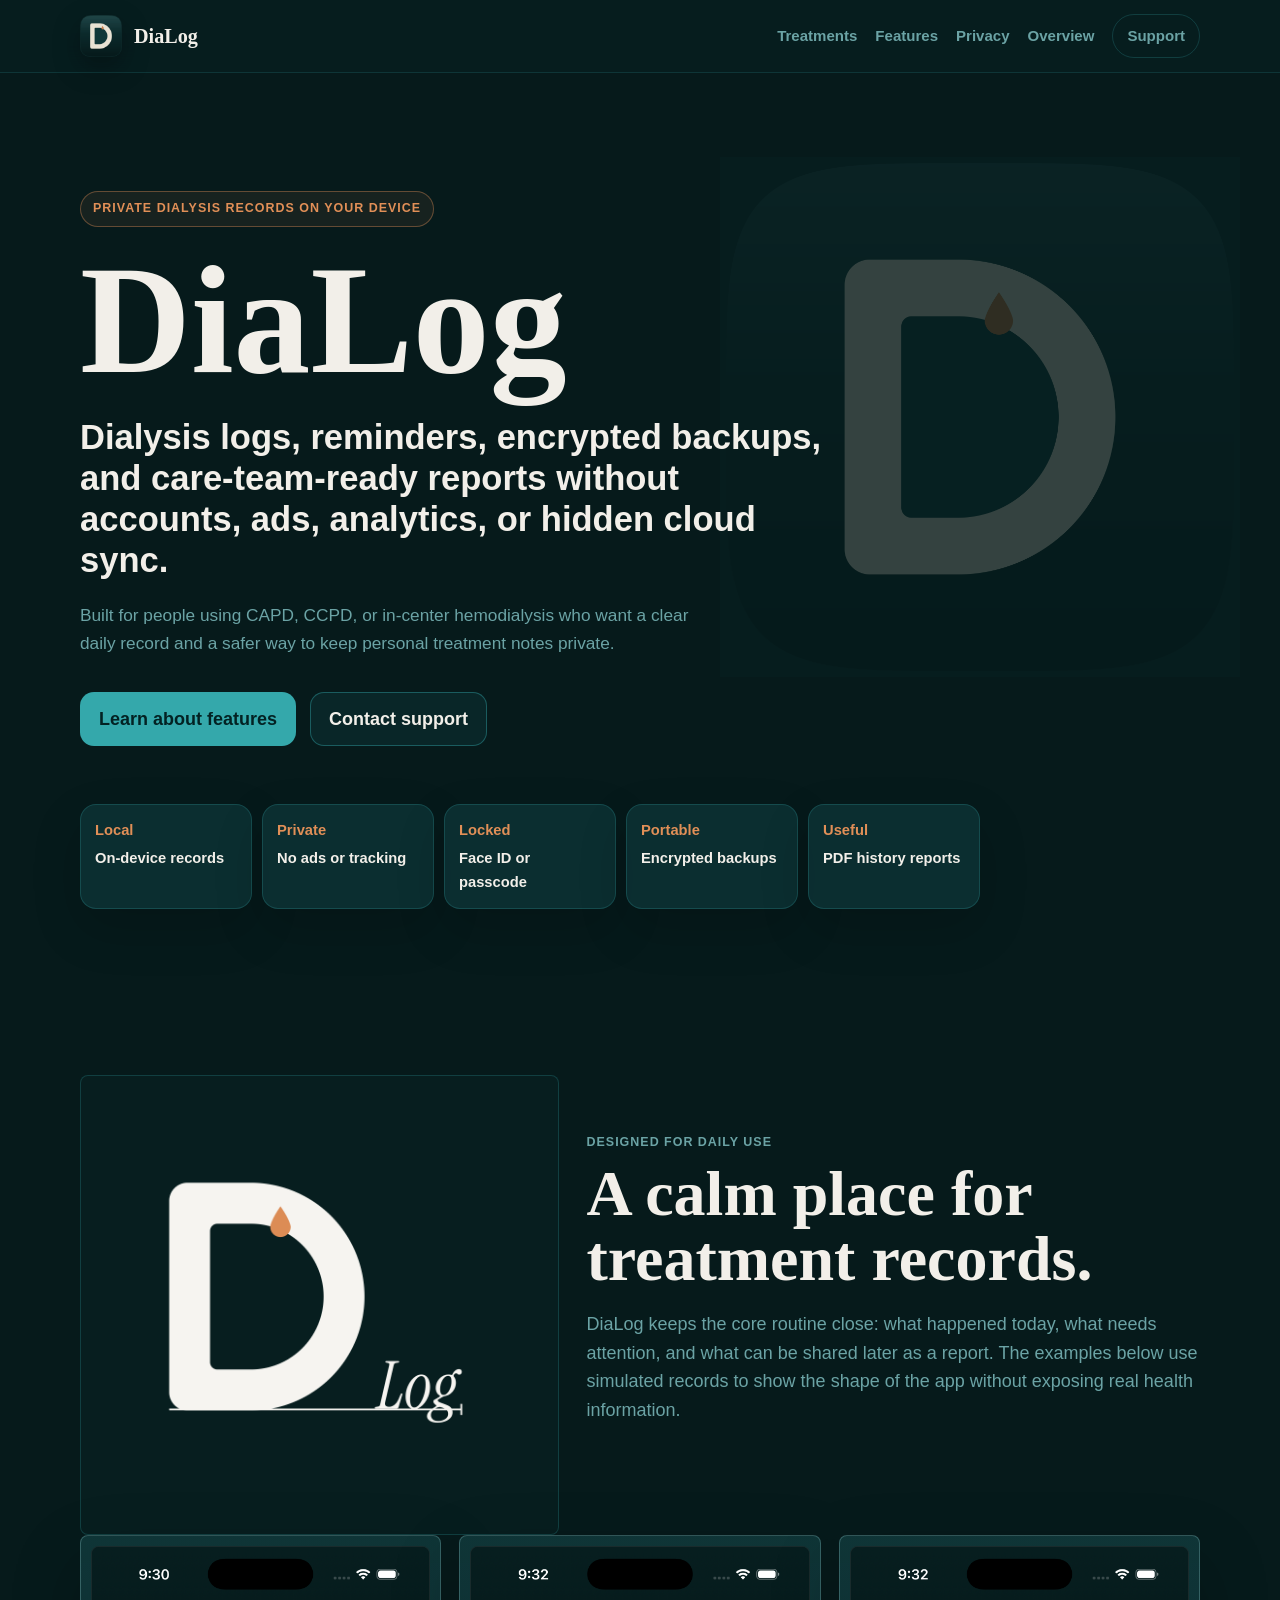
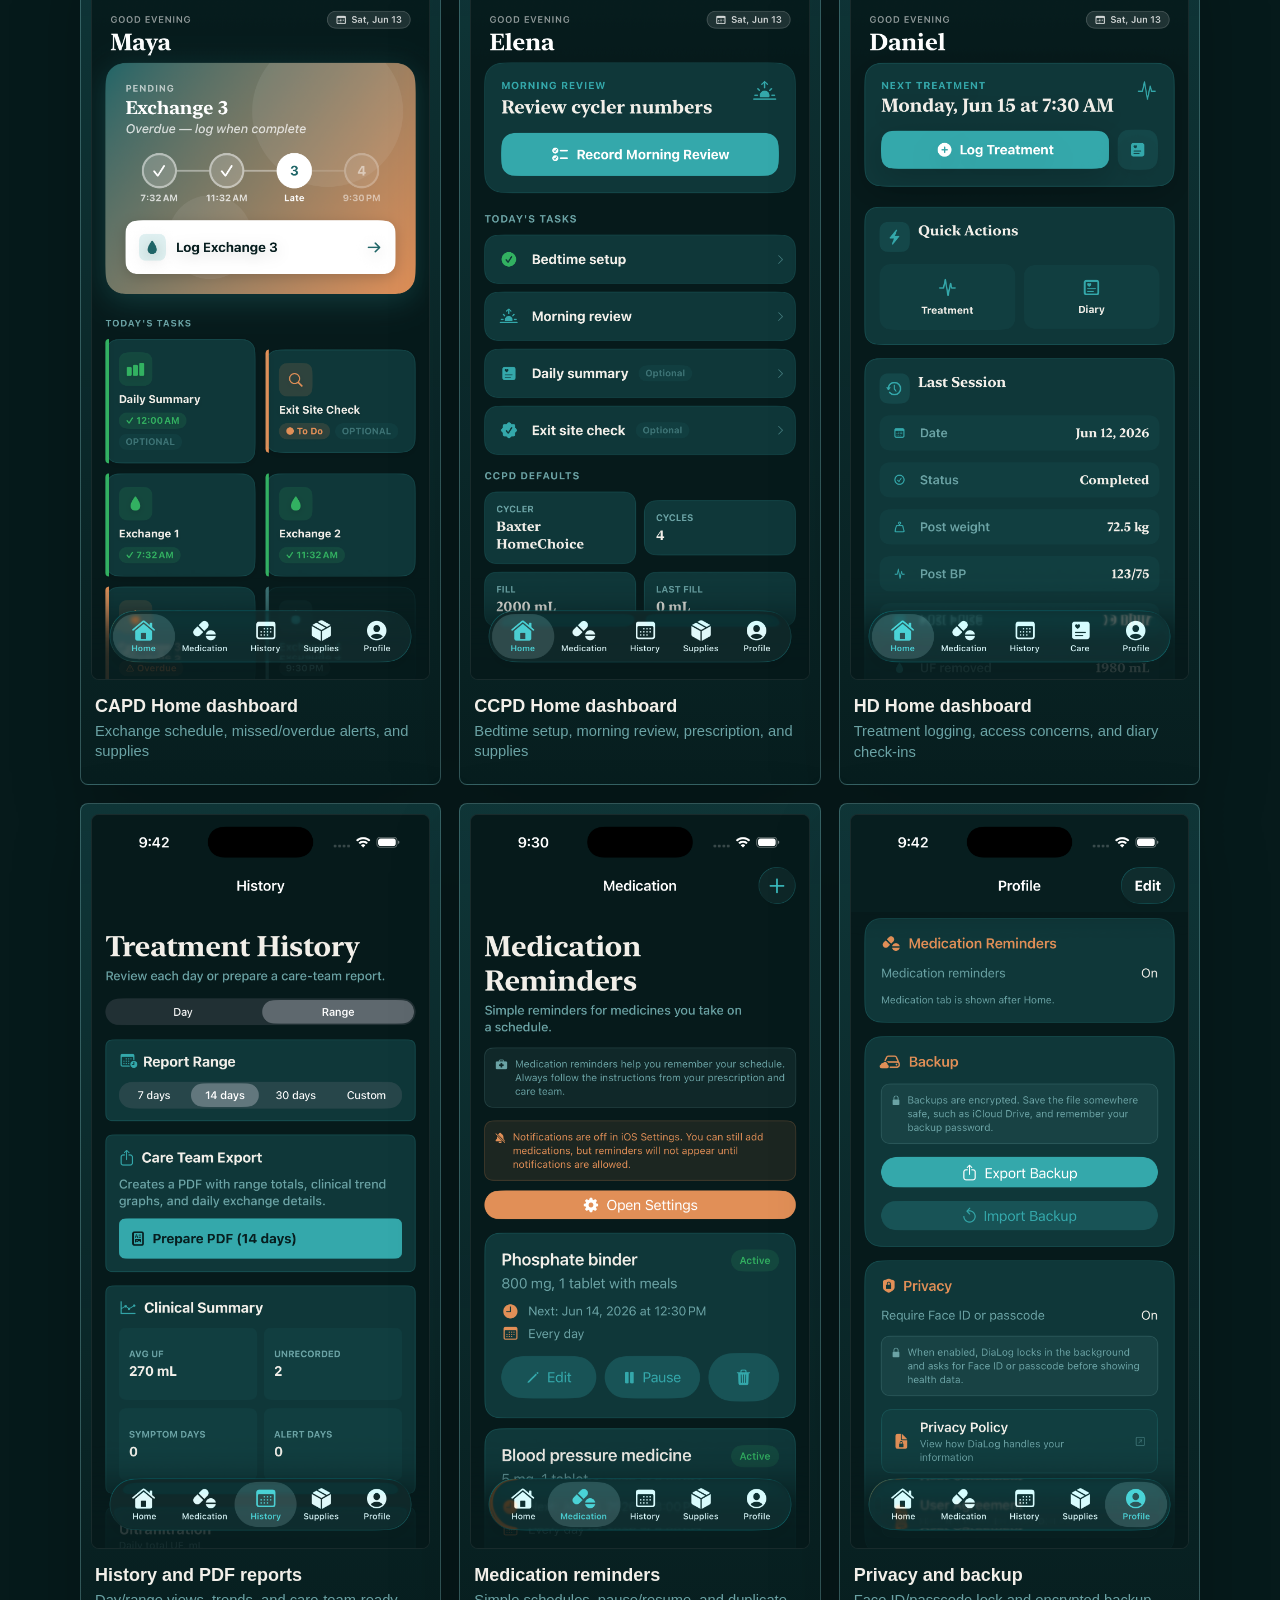
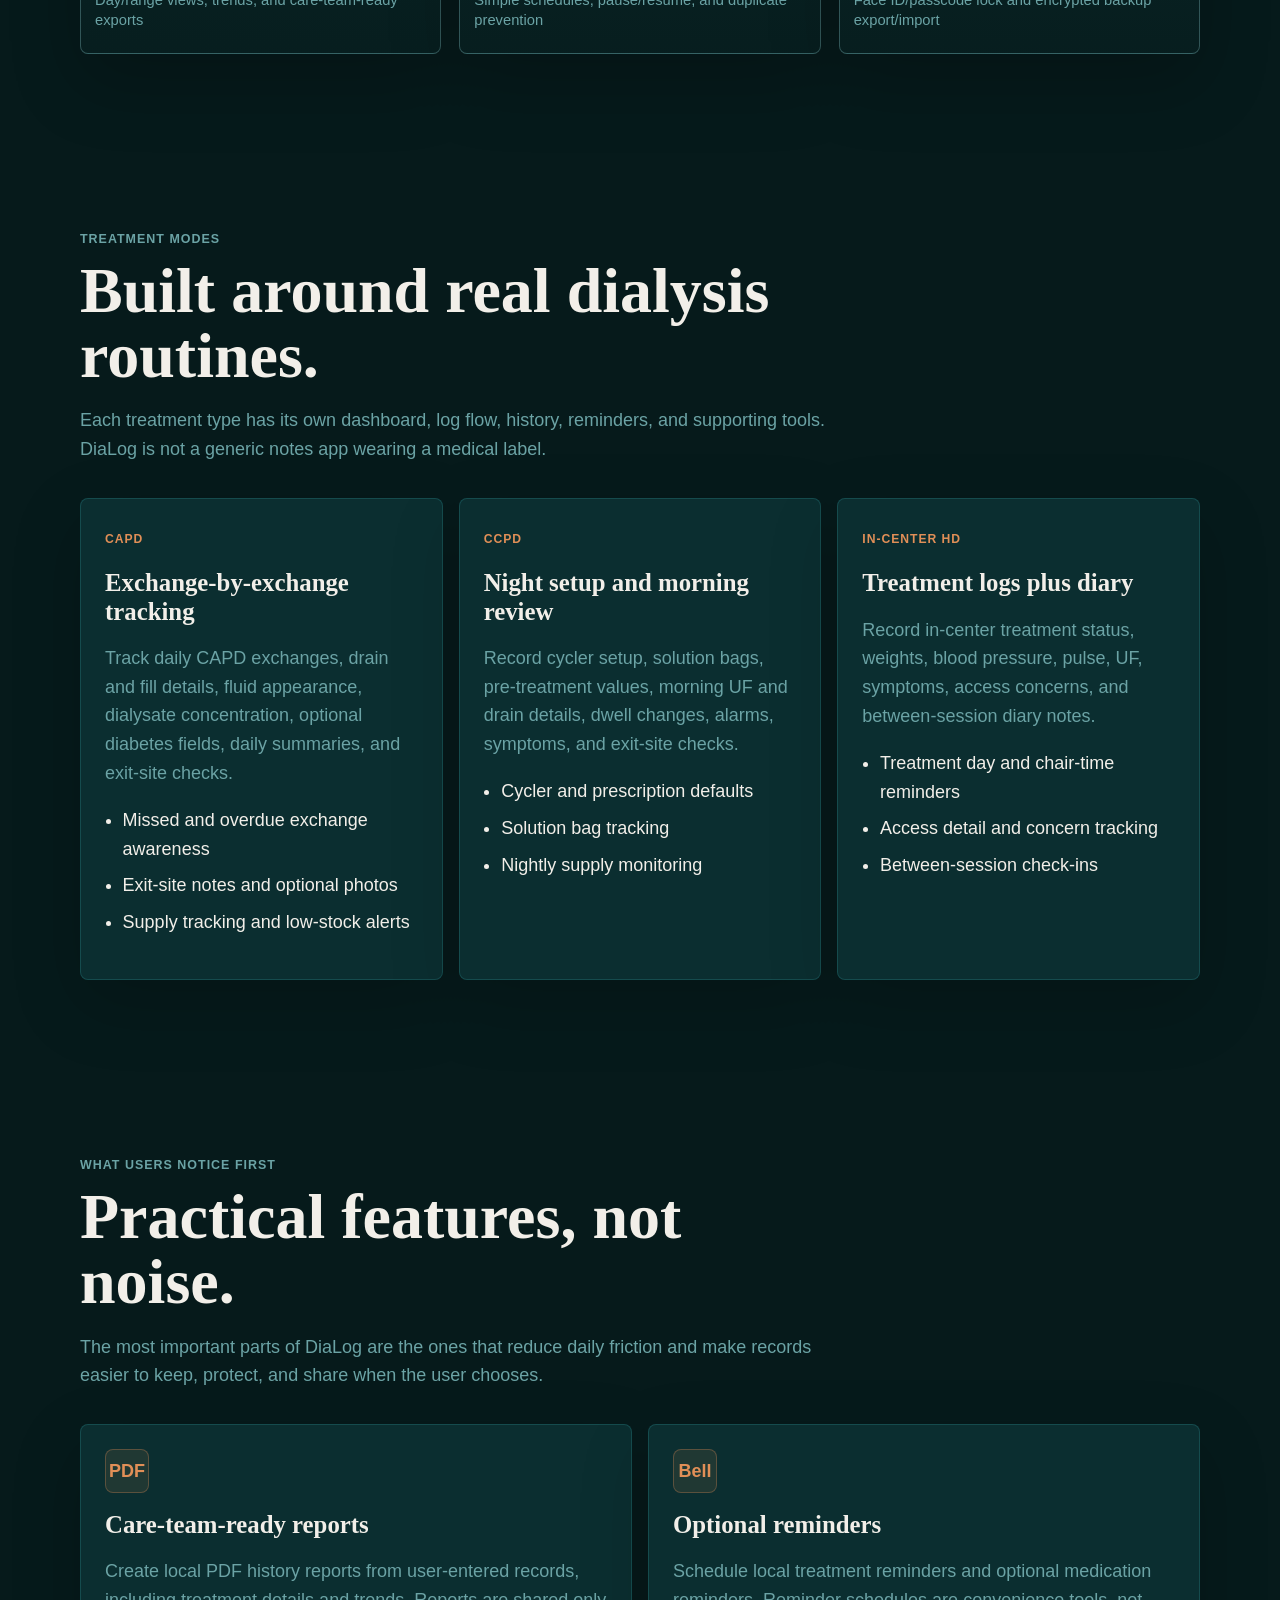
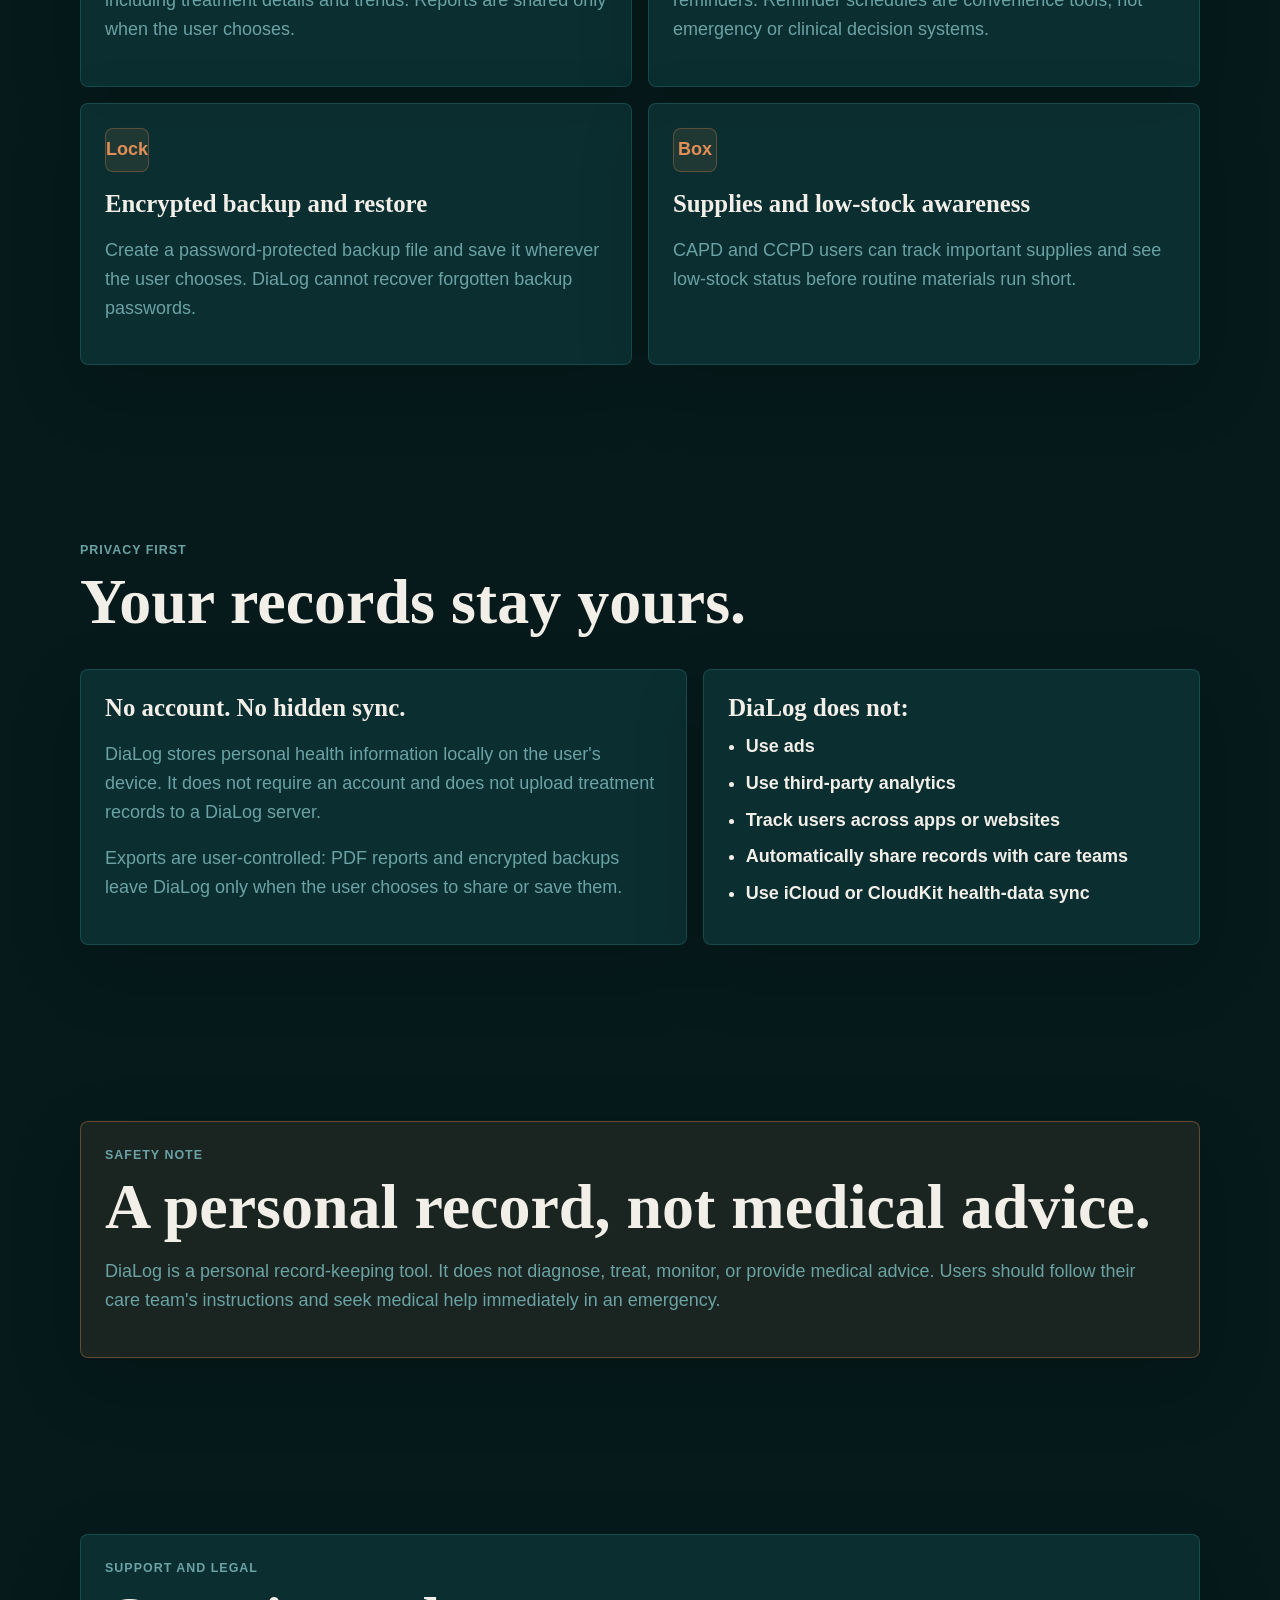
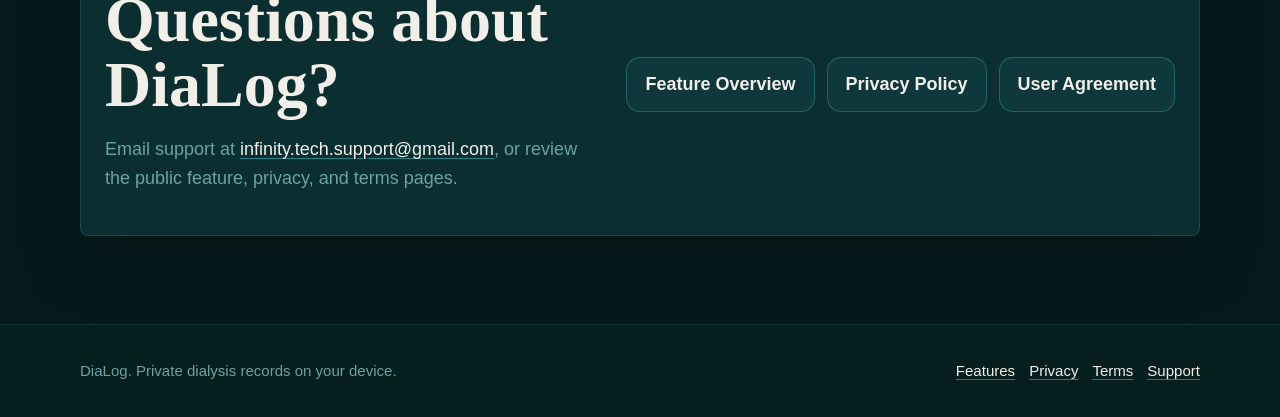
==== index.html @ 1a270d47 "add website" ====
<!doctype html>
<html lang="en">
  <head>
    <meta charset="utf-8">
    <meta name="viewport" content="width=device-width, initial-scale=1">
    <title>DiaLog - Private Dialysis Logs and Reports</title>
    <meta name="description" content="DiaLog is a privacy-first dialysis record app for CAPD, CCPD, and in-center hemodialysis. Track treatments, reminders, supplies, backups, and PDF reports on your device.">
    <link rel="icon" href="assets/dialog-icon.png">
    <link rel="apple-touch-icon" href="assets/dialog-icon.png">
    <link rel="stylesheet" href="assets/dialog-site.css">
  </head>
  <body>
    <a class="skip-link" href="#main">Skip to content</a>

    <header class="site-header">
      <nav class="nav" aria-label="Main navigation">
        <a class="brand" href="index.html" aria-label="DiaLog home">
          <img src="assets/dialog-icon.png" alt="">
          <span>DiaLog</span>
        </a>
        <div class="nav-links">
          <a href="#treatments">Treatments</a>
          <a href="#features">Features</a>
          <a href="#privacy">Privacy</a>
          <a href="features.html">Overview</a>
          <a class="nav-contact" href="mailto:infinity.tech.support@gmail.com">Support</a>
        </div>
      </nav>
    </header>

    <main id="main">
      <section class="hero" aria-labelledby="hero-title">
        <div class="hero-inner">
          <p class="eyebrow">Private dialysis records on your device</p>
          <h1 id="hero-title">DiaLog</h1>
          <p class="hero-lede">Dialysis logs, reminders, encrypted backups, and care-team-ready reports without accounts, ads, analytics, or hidden cloud sync.</p>
          <p class="hero-subcopy">Built for people using CAPD, CCPD, or in-center hemodialysis who want a clear daily record and a safer way to keep personal treatment notes private.</p>
          <div class="hero-actions" aria-label="Primary actions">
            <a class="button primary" href="features.html">Learn about features</a>
            <a class="button secondary" href="mailto:infinity.tech.support@gmail.com">Contact support</a>
          </div>

          <div class="trust-badges" aria-label="DiaLog trust highlights">
            <div class="badge"><span>Local</span>On-device records</div>
            <div class="badge"><span>Private</span>No ads or tracking</div>
            <div class="badge"><span>Locked</span>Face ID or passcode</div>
            <div class="badge"><span>Portable</span>Encrypted backups</div>
            <div class="badge"><span>Useful</span>PDF history reports</div>
          </div>
        </div>
      </section>

      <section class="section compact" aria-labelledby="visual-title">
        <div class="phone-row">
          <div class="app-visual" aria-label="DiaLog app logo">
            <img src="assets/dialog-splash-logo.png" alt="DiaLog kidney-shaped app logo">
          </div>
          <div class="section-header">
            <p class="section-kicker">Designed for daily use</p>
            <h2 id="visual-title">A calm place for treatment records.</h2>
            <p>DiaLog keeps the core routine close: what happened today, what needs attention, and what can be shared later as a report. The examples below use simulated records to show the shape of the app without exposing real health information.</p>
          </div>
        </div>
        <div class="screenshot-slots" aria-label="App screenshots with simulated data">
          <figure class="screenshot-slot">
            <img src="assets/screenshot-capd-dashboard.png" alt="Simulated DiaLog CAPD dashboard showing exchange progress, due exchange, and daily tasks.">
            <figcaption>
              <strong>CAPD Home dashboard</strong>
              <span>Exchange schedule, missed/overdue alerts, and supplies</span>
            </figcaption>
          </figure>
          <figure class="screenshot-slot">
            <img src="assets/screenshot-ccpd-dashboard.png" alt="Simulated DiaLog CCPD dashboard showing morning review, daily tasks, and prescription defaults.">
            <figcaption>
              <strong>CCPD Home dashboard</strong>
              <span>Bedtime setup, morning review, prescription, and supplies</span>
            </figcaption>
          </figure>
          <figure class="screenshot-slot">
            <img src="assets/screenshot-hd-dashboard.png" alt="Simulated DiaLog hemodialysis dashboard showing next treatment, quick actions, and recent session metrics.">
            <figcaption>
              <strong>HD Home dashboard</strong>
              <span>Treatment logging, access concerns, and diary check-ins</span>
            </figcaption>
          </figure>
          <figure class="screenshot-slot">
            <img src="assets/screenshot-history-reports.png" alt="Simulated DiaLog history and PDF reports screen showing a report range, export action, and clinical summary.">
            <figcaption>
              <strong>History and PDF reports</strong>
              <span>Day/range views, trends, and care-team-ready exports</span>
            </figcaption>
          </figure>
          <figure class="screenshot-slot">
            <img src="assets/screenshot-medication-reminders.png" alt="Simulated DiaLog medication reminders screen showing active medication reminder rows.">
            <figcaption>
              <strong>Medication reminders</strong>
              <span>Simple schedules, pause/resume, and duplicate prevention</span>
            </figcaption>
          </figure>
          <figure class="screenshot-slot">
            <img src="assets/screenshot-privacy-backup.png" alt="Simulated DiaLog profile screen showing backup export, import backup, and privacy settings.">
            <figcaption>
              <strong>Privacy and backup</strong>
              <span>Face ID/passcode lock and encrypted backup export/import</span>
            </figcaption>
          </figure>
        </div>
      </section>

      <section class="section" id="treatments" aria-labelledby="treatments-title">
        <div class="section-header">
          <p class="section-kicker">Treatment modes</p>
          <h2 id="treatments-title">Built around real dialysis routines.</h2>
          <p>Each treatment type has its own dashboard, log flow, history, reminders, and supporting tools. DiaLog is not a generic notes app wearing a medical label.</p>
        </div>

        <div class="mode-grid">
          <article class="mode-card">
            <span class="label">CAPD</span>
            <h3>Exchange-by-exchange tracking</h3>
            <p>Track daily CAPD exchanges, drain and fill details, fluid appearance, dialysate concentration, optional diabetes fields, daily summaries, and exit-site checks.</p>
            <ul>
              <li>Missed and overdue exchange awareness</li>
              <li>Exit-site notes and optional photos</li>
              <li>Supply tracking and low-stock alerts</li>
            </ul>
          </article>

          <article class="mode-card">
            <span class="label">CCPD</span>
            <h3>Night setup and morning review</h3>
            <p>Record cycler setup, solution bags, pre-treatment values, morning UF and drain details, dwell changes, alarms, symptoms, and exit-site checks.</p>
            <ul>
              <li>Cycler and prescription defaults</li>
              <li>Solution bag tracking</li>
              <li>Nightly supply monitoring</li>
            </ul>
          </article>

          <article class="mode-card">
            <span class="label">In-center HD</span>
            <h3>Treatment logs plus diary</h3>
            <p>Record in-center treatment status, weights, blood pressure, pulse, UF, symptoms, access concerns, and between-session diary notes.</p>
            <ul>
              <li>Treatment day and chair-time reminders</li>
              <li>Access detail and concern tracking</li>
              <li>Between-session check-ins</li>
            </ul>
          </article>
        </div>
      </section>

      <section class="section" id="features" aria-labelledby="features-title">
        <div class="section-header">
          <p class="section-kicker">What users notice first</p>
          <h2 id="features-title">Practical features, not noise.</h2>
          <p>The most important parts of DiaLog are the ones that reduce daily friction and make records easier to keep, protect, and share when the user chooses.</p>
        </div>

        <div class="feature-grid">
          <article class="feature-card">
            <span class="feature-icon">PDF</span>
            <h3>Care-team-ready reports</h3>
            <p>Create local PDF history reports from user-entered records, including treatment details and trends. Reports are shared only when the user chooses.</p>
          </article>

          <article class="feature-card">
            <span class="feature-icon">Bell</span>
            <h3>Optional reminders</h3>
            <p>Schedule local treatment reminders and optional medication reminders. Reminder schedules are convenience tools, not emergency or clinical decision systems.</p>
          </article>

          <article class="feature-card">
            <span class="feature-icon">Lock</span>
            <h3>Encrypted backup and restore</h3>
            <p>Create a password-protected backup file and save it wherever the user chooses. DiaLog cannot recover forgotten backup passwords.</p>
          </article>

          <article class="feature-card">
            <span class="feature-icon">Box</span>
            <h3>Supplies and low-stock awareness</h3>
            <p>CAPD and CCPD users can track important supplies and see low-stock status before routine materials run short.</p>
          </article>
        </div>
      </section>

      <section class="section" id="privacy" aria-labelledby="privacy-title">
        <div class="section-header">
          <p class="section-kicker">Privacy first</p>
          <h2 id="privacy-title">Your records stay yours.</h2>
        </div>

        <div class="privacy-grid">
          <div class="privacy-panel">
            <h3>No account. No hidden sync.</h3>
            <p>DiaLog stores personal health information locally on the user's device. It does not require an account and does not upload treatment records to a DiaLog server.</p>
            <p>Exports are user-controlled: PDF reports and encrypted backups leave DiaLog only when the user chooses to share or save them.</p>
          </div>
          <div class="privacy-panel">
            <h3>DiaLog does not:</h3>
            <ul class="privacy-list">
              <li>Use ads</li>
              <li>Use third-party analytics</li>
              <li>Track users across apps or websites</li>
              <li>Automatically share records with care teams</li>
              <li>Use iCloud or CloudKit health-data sync</li>
            </ul>
          </div>
        </div>
      </section>

      <section class="section" aria-labelledby="safety-title">
        <div class="safety-note">
          <p class="section-kicker">Safety note</p>
          <h2 id="safety-title">A personal record, not medical advice.</h2>
          <p>DiaLog is a personal record-keeping tool. It does not diagnose, treat, monitor, or provide medical advice. Users should follow their care team's instructions and seek medical help immediately in an emergency.</p>
        </div>
      </section>

      <section class="section" aria-labelledby="support-title">
        <div class="support-panel">
          <div>
            <p class="section-kicker">Support and legal</p>
            <h2 id="support-title">Questions about DiaLog?</h2>
            <p>Email support at <a href="mailto:infinity.tech.support@gmail.com">infinity.tech.support@gmail.com</a>, or review the public feature, privacy, and terms pages.</p>
          </div>
          <div class="doc-links" aria-label="Document links">
            <a class="button secondary" href="features.html">Feature Overview</a>
            <a class="button secondary" href="privacy.html">Privacy Policy</a>
            <a class="button secondary" href="terms.html">User Agreement</a>
          </div>
        </div>
      </section>
    </main>

    <footer class="site-footer">
      <div class="footer-inner">
        <div>DiaLog. Private dialysis records on your device.</div>
        <div class="footer-links">
          <a href="features.html">Features</a>
          <a href="privacy.html">Privacy</a>
          <a href="terms.html">Terms</a>
          <a href="mailto:infinity.tech.support@gmail.com">Support</a>
        </div>
      </div>
    </footer>
  </body>
</html>
---- assets/dialog-site.css ----
:root {
  --bg: #061a1b;
  --card: #0f3739;
  --header: #071e1f;
  --teal: #34a8ab;
  --teal-deep: #1f6567;
  --amber: #e18f57;
  --text: #f2efe9;
  --muted: #6ba3a5;
  --faint: #3d7375;
  --line: rgba(52, 168, 171, 0.24);
  --line-strong: rgba(52, 168, 171, 0.42);
  --shadow: rgba(0, 0, 0, 0.28);
  --max: 1120px;
}

* {
  box-sizing: border-box;
}

html {
  scroll-behavior: smooth;
}

body {
  margin: 0;
  background: var(--bg);
  color: var(--text);
  font-family: Avenir Next, Avenir, -apple-system, BlinkMacSystemFont, Segoe UI, sans-serif;
  font-size: 18px;
  line-height: 1.6;
  text-rendering: optimizeLegibility;
}

body::before {
  content: "";
  position: fixed;
  inset: 0;
  pointer-events: none;
  background-image:
    linear-gradient(rgba(242, 239, 233, 0.025) 1px, transparent 1px),
    linear-gradient(90deg, rgba(242, 239, 233, 0.018) 1px, transparent 1px);
  background-size: 42px 42px;
  mask-image: linear-gradient(to bottom, black, transparent 72%);
}

a {
  color: var(--text);
  text-decoration-color: rgba(52, 168, 171, 0.7);
  text-decoration-thickness: 0.08em;
  text-underline-offset: 0.18em;
}

a:hover {
  color: white;
  text-decoration-color: var(--amber);
}

img {
  display: block;
  max-width: 100%;
}

.skip-link {
  position: absolute;
  left: 16px;
  top: -60px;
  z-index: 20;
  padding: 10px 14px;
  border-radius: 10px;
  background: var(--text);
  color: var(--bg);
  font-weight: 800;
  transition: top 0.18s ease;
}

.skip-link:focus {
  top: 16px;
}

.site-header {
  position: sticky;
  top: 0;
  z-index: 10;
  border-bottom: 1px solid rgba(52, 168, 171, 0.18);
  background: rgba(7, 30, 31, 0.92);
  backdrop-filter: blur(18px);
}

.nav {
  width: min(var(--max), calc(100% - 40px));
  min-height: 72px;
  margin: 0 auto;
  display: flex;
  align-items: center;
  justify-content: space-between;
  gap: 24px;
}

.brand {
  display: inline-flex;
  align-items: center;
  gap: 12px;
  color: var(--text);
  text-decoration: none;
}

.brand img {
  width: 42px;
  height: 42px;
  border-radius: 10px;
  box-shadow: 0 10px 28px var(--shadow);
}

.brand span {
  font-family: Georgia, Palatino, Times New Roman, serif;
  font-size: 1.26rem;
  font-weight: 700;
  letter-spacing: 0;
}

.nav-links {
  display: flex;
  align-items: center;
  justify-content: flex-end;
  flex-wrap: wrap;
  gap: 18px;
  min-width: 0;
  font-size: 0.94rem;
  font-weight: 700;
}

.nav-links a {
  color: var(--muted);
  text-decoration: none;
}

.nav-links a:hover {
  color: var(--text);
}

.nav-contact {
  padding: 9px 14px;
  border: 1px solid var(--line);
  border-radius: 999px;
}

.hero {
  position: relative;
  overflow: hidden;
  min-height: 760px;
  background: var(--bg);
}

.hero::before {
  content: "";
  position: absolute;
  right: max(0px, calc((100vw - var(--max)) / 2 - 40px));
  top: 84px;
  width: min(44vw, 520px);
  aspect-ratio: 1;
  background: url("dialog-icon.png") center / contain no-repeat;
  opacity: 0.2;
  filter: saturate(1.15);
}

.hero::after {
  content: "";
  position: absolute;
  inset: auto 0 0;
  height: 180px;
  background: linear-gradient(to bottom, rgba(6, 26, 27, 0), var(--bg));
}

.hero-inner {
  position: relative;
  z-index: 1;
  width: min(var(--max), calc(100% - 40px));
  margin: 0 auto;
  padding: 118px 0 120px;
}

.eyebrow {
  width: fit-content;
  margin: 0 0 24px;
  padding: 7px 12px;
  border: 1px solid rgba(225, 143, 87, 0.38);
  border-radius: 999px;
  color: var(--amber);
  background: rgba(225, 143, 87, 0.08);
  font-size: 0.78rem;
  font-weight: 800;
  letter-spacing: 0.08em;
  text-transform: uppercase;
}

.hero h1 {
  max-width: 760px;
  margin: 0;
  font-family: Georgia, Palatino, Times New Roman, serif;
  font-size: clamp(4.4rem, 13vw, 9.6rem);
  line-height: 0.9;
  letter-spacing: 0;
}

.hero-lede {
  max-width: 760px;
  margin: 28px 0 0;
  color: var(--text);
  font-size: clamp(1.38rem, 2.7vw, 2.35rem);
  line-height: 1.18;
  font-weight: 650;
}

.hero-subcopy {
  max-width: 640px;
  margin: 22px 0 0;
  color: var(--muted);
  font-size: 1.08rem;
}

.hero-actions {
  display: flex;
  flex-wrap: wrap;
  gap: 14px;
  margin-top: 34px;
}

.button {
  display: inline-flex;
  align-items: center;
  justify-content: center;
  min-height: 48px;
  padding: 12px 18px;
  border: 1px solid var(--line-strong);
  border-radius: 14px;
  color: var(--text);
  text-decoration: none;
  font-weight: 800;
}

.button.primary {
  border-color: transparent;
  background: var(--teal);
  color: #032223;
}

.button.secondary {
  background: rgba(52, 168, 171, 0.09);
}

.button:hover {
  transform: translateY(-1px);
}

.trust-badges {
  display: grid;
  grid-template-columns: repeat(5, minmax(0, 1fr));
  gap: 10px;
  max-width: 900px;
  margin-top: 58px;
}

.badge {
  min-height: 78px;
  padding: 14px;
  border: 1px solid var(--line);
  border-radius: 16px;
  background: rgba(15, 55, 57, 0.72);
  color: var(--text);
  font-size: 0.92rem;
  font-weight: 800;
  box-shadow: 0 20px 50px rgba(0, 0, 0, 0.16);
}

.badge span {
  display: block;
  margin-bottom: 4px;
  color: var(--amber);
}

.section {
  position: relative;
  width: min(var(--max), calc(100% - 40px));
  margin: 0 auto;
  padding: 88px 0;
}

.section.compact {
  padding-top: 46px;
}

.section-header {
  max-width: 760px;
  margin-bottom: 34px;
}

.section-kicker {
  margin: 0 0 8px;
  color: var(--amber);
  font-size: 0.78rem;
  font-weight: 900;
  letter-spacing: 0.08em;
  text-transform: uppercase;
}

h2,
h3,
.doc-title {
  font-family: Georgia, Palatino, Times New Roman, serif;
  letter-spacing: 0;
}

h2 {
  margin: 0;
  font-size: clamp(2.35rem, 5vw, 4.2rem);
  line-height: 1.02;
}

h3 {
  margin: 0 0 10px;
  font-size: 1.55rem;
  line-height: 1.14;
}

.section-header p,
.feature-card p,
.mode-card p,
.privacy-panel p,
.support-panel p,
.safety-note p {
  color: var(--muted);
}

.mode-grid,
.feature-grid,
.privacy-grid {
  display: grid;
  gap: 16px;
}

.mode-grid {
  grid-template-columns: repeat(3, minmax(0, 1fr));
}

.feature-grid {
  grid-template-columns: repeat(2, minmax(0, 1fr));
}

.privacy-grid {
  grid-template-columns: 1.1fr 0.9fr;
  align-items: stretch;
}

.mode-card,
.feature-card,
.privacy-panel,
.support-panel,
.safety-note,
.doc-card {
  border: 1px solid var(--line);
  border-radius: 8px;
  background: rgba(15, 55, 57, 0.72);
  box-shadow: 0 24px 70px rgba(0, 0, 0, 0.18);
}

.mode-card,
.feature-card,
.privacy-panel,
.support-panel,
.safety-note {
  padding: 24px;
}

.mode-card .label {
  display: inline-block;
  margin-bottom: 20px;
  color: var(--amber);
  font-size: 0.76rem;
  font-weight: 900;
  letter-spacing: 0.08em;
  text-transform: uppercase;
}

.mode-card ul,
.feature-card ul,
.privacy-list,
.doc-content ul,
.doc-content ol {
  padding-left: 1.1rem;
}

.mode-card li,
.feature-card li,
.privacy-list li,
.doc-content li {
  margin: 8px 0;
}

.feature-icon {
  display: inline-flex;
  align-items: center;
  justify-content: center;
  width: 44px;
  height: 44px;
  margin-bottom: 18px;
  border: 1px solid rgba(225, 143, 87, 0.3);
  border-radius: 8px;
  color: var(--amber);
  background: rgba(225, 143, 87, 0.1);
  font-weight: 900;
}

.phone-row {
  display: grid;
  grid-template-columns: 0.78fr 1fr;
  gap: 28px;
  align-items: center;
}

.app-visual {
  display: grid;
  place-items: center;
  min-height: 460px;
  border: 1px solid var(--line);
  border-radius: 8px;
  background: var(--header);
  overflow: hidden;
}

.app-visual img {
  width: min(68%, 320px);
  opacity: 0.98;
}

.screenshot-slots {
  display: grid;
  grid-template-columns: repeat(3, minmax(0, 1fr));
  gap: 18px;
}

.screenshot-slot {
  margin: 0;
  padding: 10px;
  border: 1px solid rgba(107, 163, 165, 0.42);
  border-radius: 8px;
  background:
    linear-gradient(180deg, rgba(15, 55, 57, 0.92), rgba(7, 30, 31, 0.86)),
    var(--header);
  display: flex;
  flex-direction: column;
  gap: 12px;
  box-shadow: 0 28px 70px rgba(0, 0, 0, 0.22);
}

.screenshot-slot img {
  width: 100%;
  aspect-ratio: 390 / 844;
  border: 1px solid rgba(242, 239, 233, 0.08);
  border-radius: 8px;
  background: #061a1b;
  object-fit: cover;
}

.screenshot-slot figcaption {
  min-height: 82px;
  padding: 0 4px 4px;
}

.screenshot-slot strong {
  display: block;
  color: var(--text);
}

.screenshot-slot span {
  display: block;
  color: var(--muted);
  font-size: 0.92rem;
  line-height: 1.38;
}

.privacy-list {
  margin: 0;
  color: var(--text);
  font-weight: 750;
}

.safety-note {
  border-color: rgba(225, 143, 87, 0.36);
  background: rgba(225, 143, 87, 0.09);
}

.support-panel {
  display: grid;
  grid-template-columns: 1fr auto;
  gap: 24px;
  align-items: center;
}

.doc-links {
  display: flex;
  flex-wrap: wrap;
  gap: 12px;
}

.site-footer {
  border-top: 1px solid rgba(52, 168, 171, 0.18);
  background: var(--header);
}

.footer-inner {
  width: min(var(--max), calc(100% - 40px));
  margin: 0 auto;
  padding: 34px 0;
  display: flex;
  justify-content: space-between;
  gap: 24px;
  color: var(--muted);
  font-size: 0.94rem;
}

.footer-links {
  display: flex;
  flex-wrap: wrap;
  gap: 14px;
}

.doc-hero {
  width: min(900px, calc(100% - 40px));
  margin: 0 auto;
  padding: 76px 0 26px;
}

.doc-title {
  margin: 0 0 14px;
  font-size: clamp(2.5rem, 7vw, 5rem);
  line-height: 0.98;
}

.doc-meta {
  color: var(--muted);
  font-weight: 700;
}

.doc-shell {
  width: min(900px, calc(100% - 40px));
  margin: 0 auto 72px;
}

.doc-card {
  padding: clamp(22px, 4vw, 44px);
}

.doc-content h2 {
  margin: 42px 0 12px;
  font-size: clamp(1.6rem, 3vw, 2.2rem);
}

.doc-content h3 {
  margin-top: 30px;
}

.doc-content p {
  color: var(--text);
}

.doc-content strong {
  color: white;
}

.doc-content hr {
  border: 0;
  border-top: 1px solid var(--line);
  margin: 34px 0;
}

.doc-back {
  display: inline-flex;
  margin-bottom: 22px;
  color: var(--muted);
  font-weight: 800;
  text-decoration: none;
}

.doc-back:hover {
  color: var(--text);
}

@media (max-width: 900px) {
  .nav {
    align-items: flex-start;
    flex-direction: column;
    padding: 16px 0;
  }

  .nav-links {
    width: 100%;
    justify-content: flex-start;
    gap: 10px 14px;
    font-size: 0.9rem;
  }

  .hero {
    min-height: 680px;
  }

  .hero::before {
    right: 0;
    top: 160px;
    width: 300px;
    opacity: 0.08;
  }

  .trust-badges,
  .mode-grid,
  .feature-grid,
  .privacy-grid,
  .phone-row,
  .screenshot-slots,
  .support-panel {
    grid-template-columns: 1fr;
  }

  .trust-badges {
    max-width: 520px;
  }

  .app-visual {
    min-height: 340px;
  }
}

@media (max-width: 560px) {
  body {
    font-size: 16px;
  }

  .nav,
  .hero-inner,
  .section,
  .footer-inner,
  .doc-hero,
  .doc-shell {
    width: min(100% - 28px, var(--max));
  }

  .hero-inner {
    padding-top: 84px;
  }

  .hero h1 {
    font-size: clamp(4.2rem, 21vw, 6.8rem);
  }

  .hero-lede {
    font-size: 1.32rem;
  }

  .button {
    width: 100%;
  }

  .nav-contact {
    padding: 7px 10px;
  }

  .section {
    padding: 64px 0;
  }

  .mode-card,
  .feature-card,
  .privacy-panel,
  .support-panel,
  .safety-note {
    padding: 20px;
  }

  .footer-inner {
    flex-direction: column;
  }
}
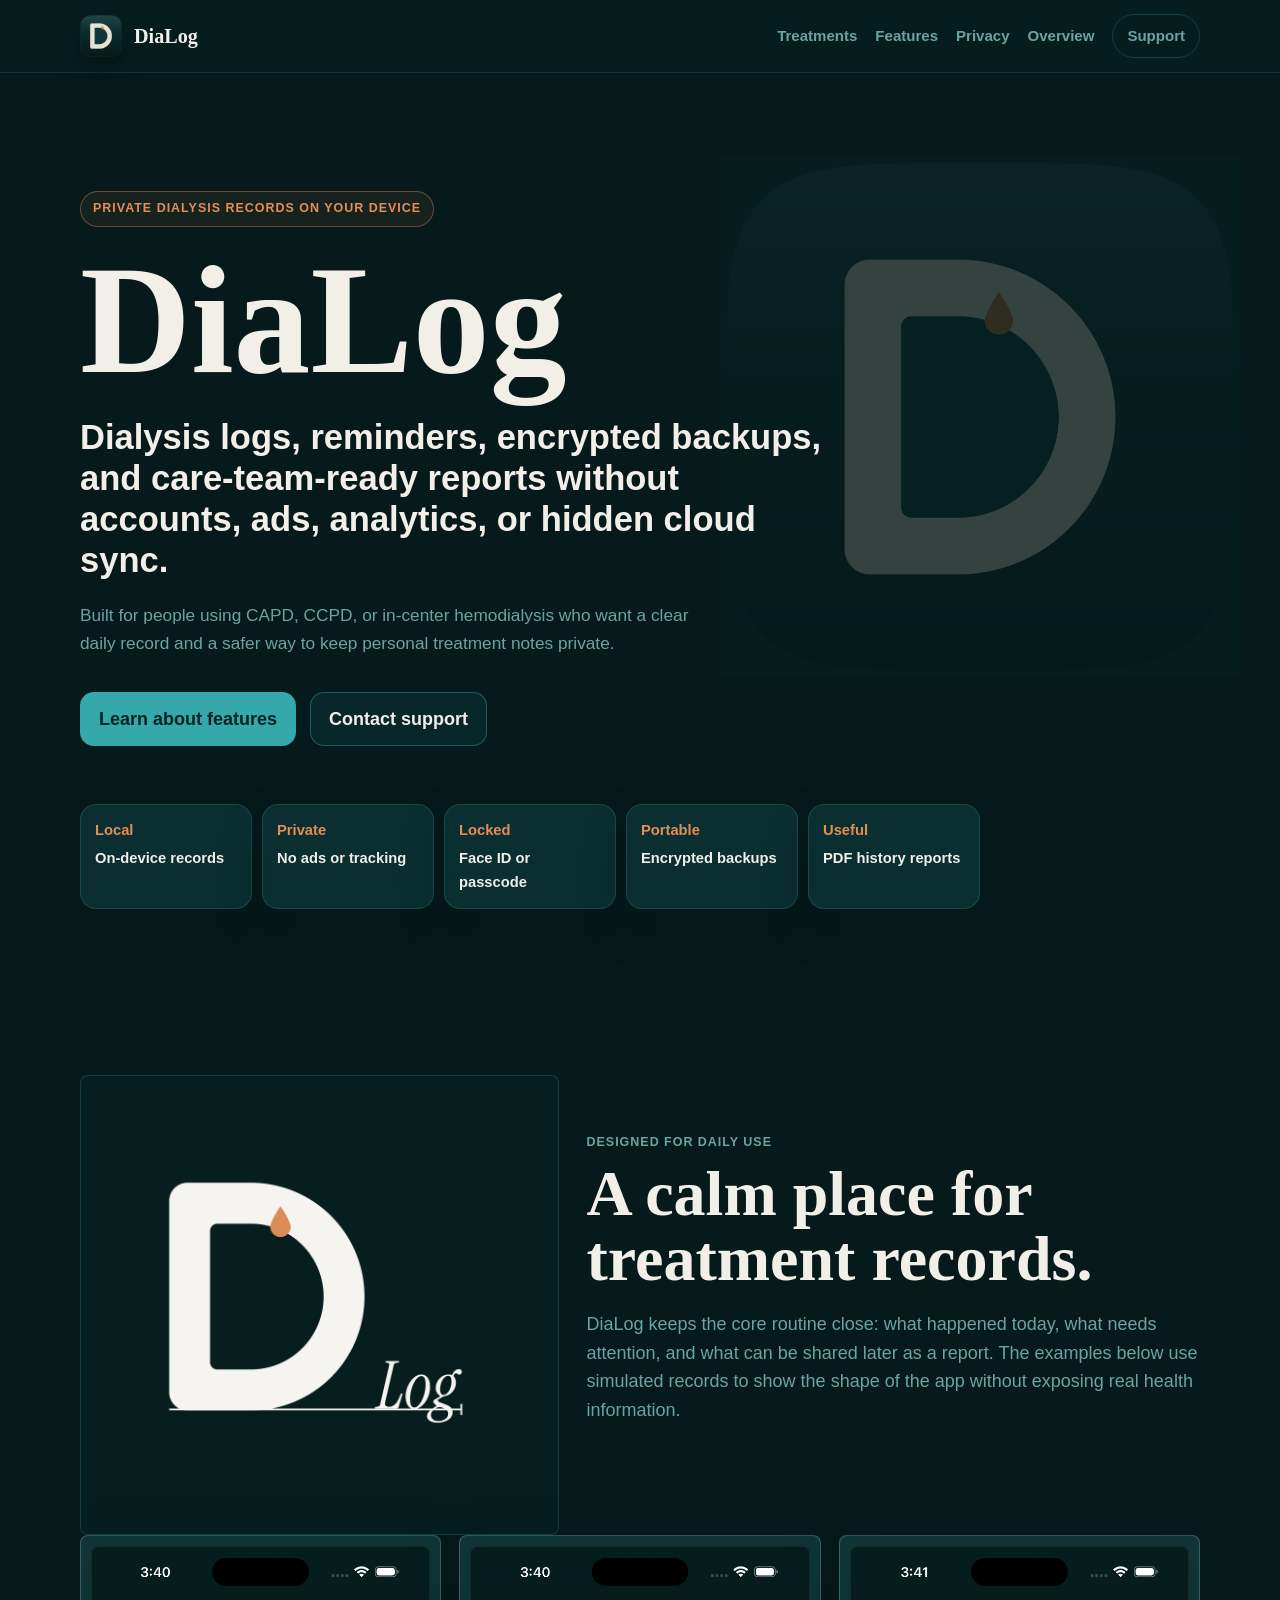
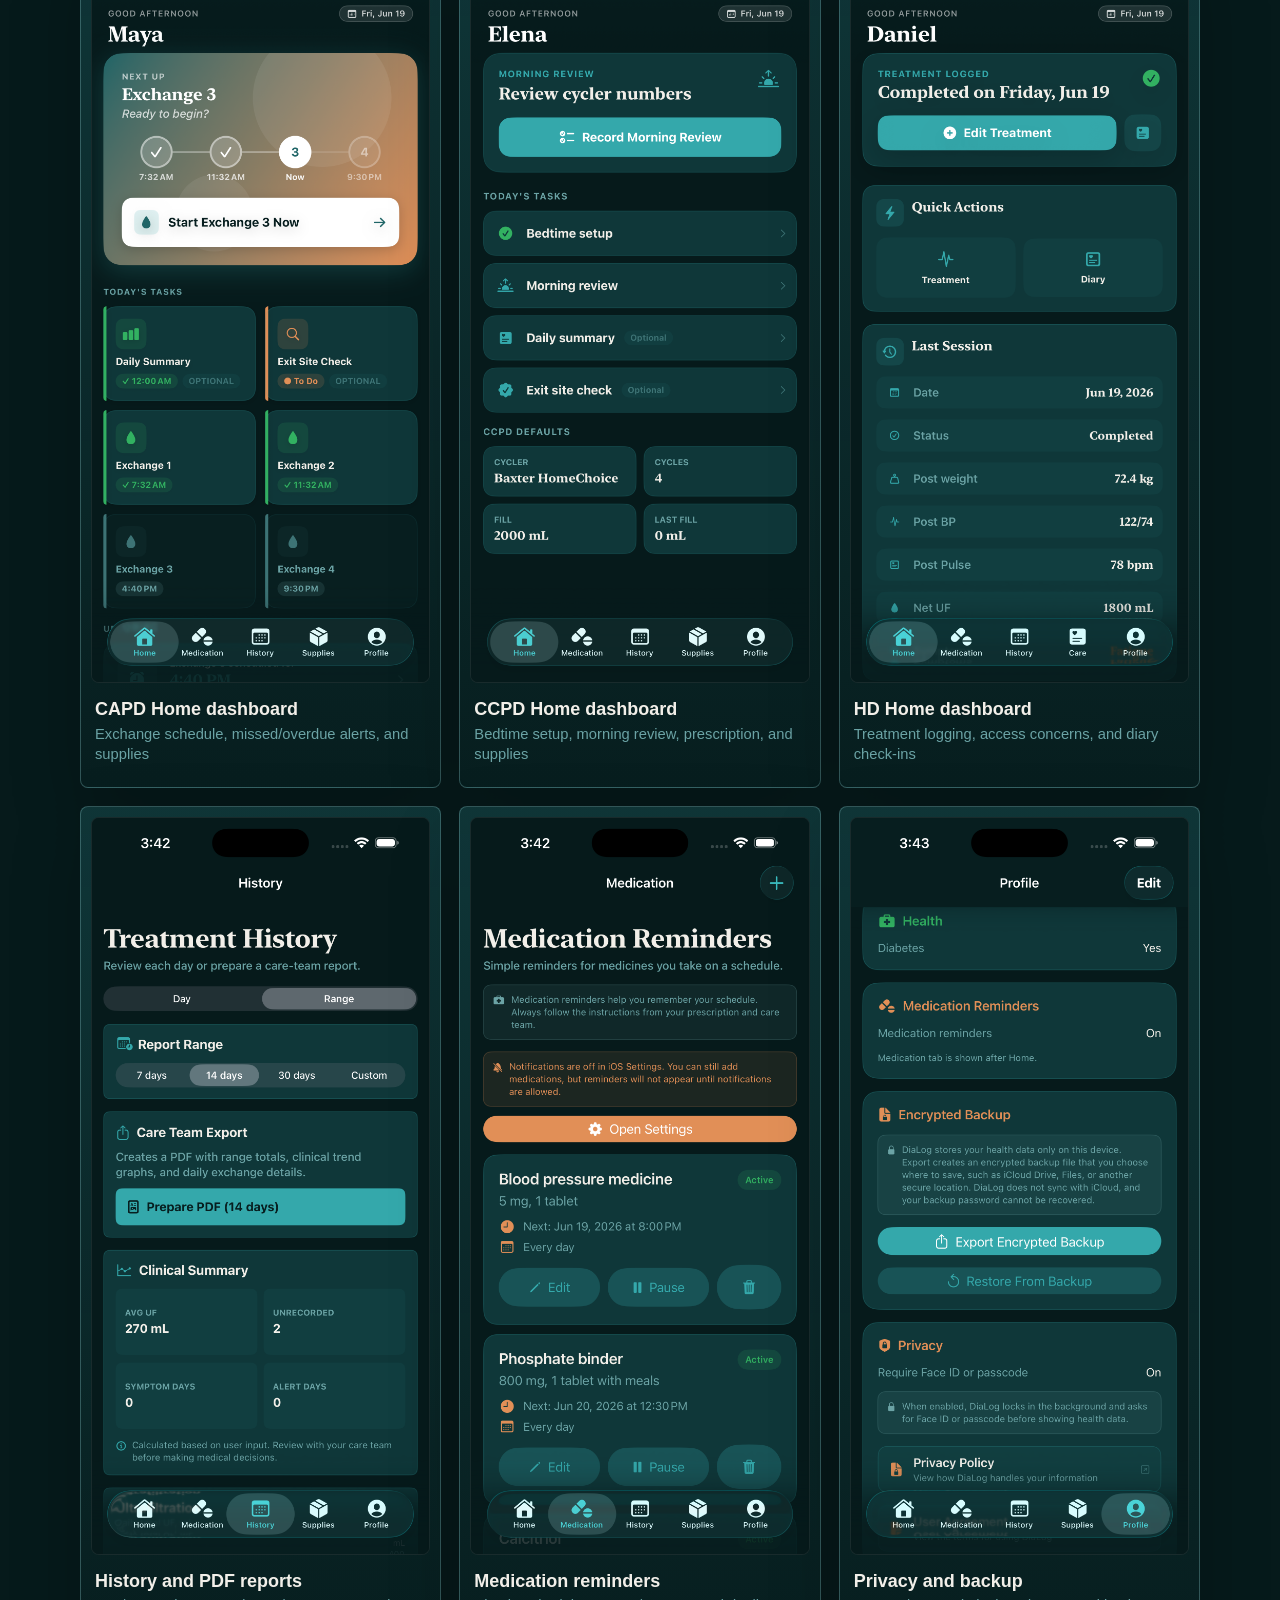
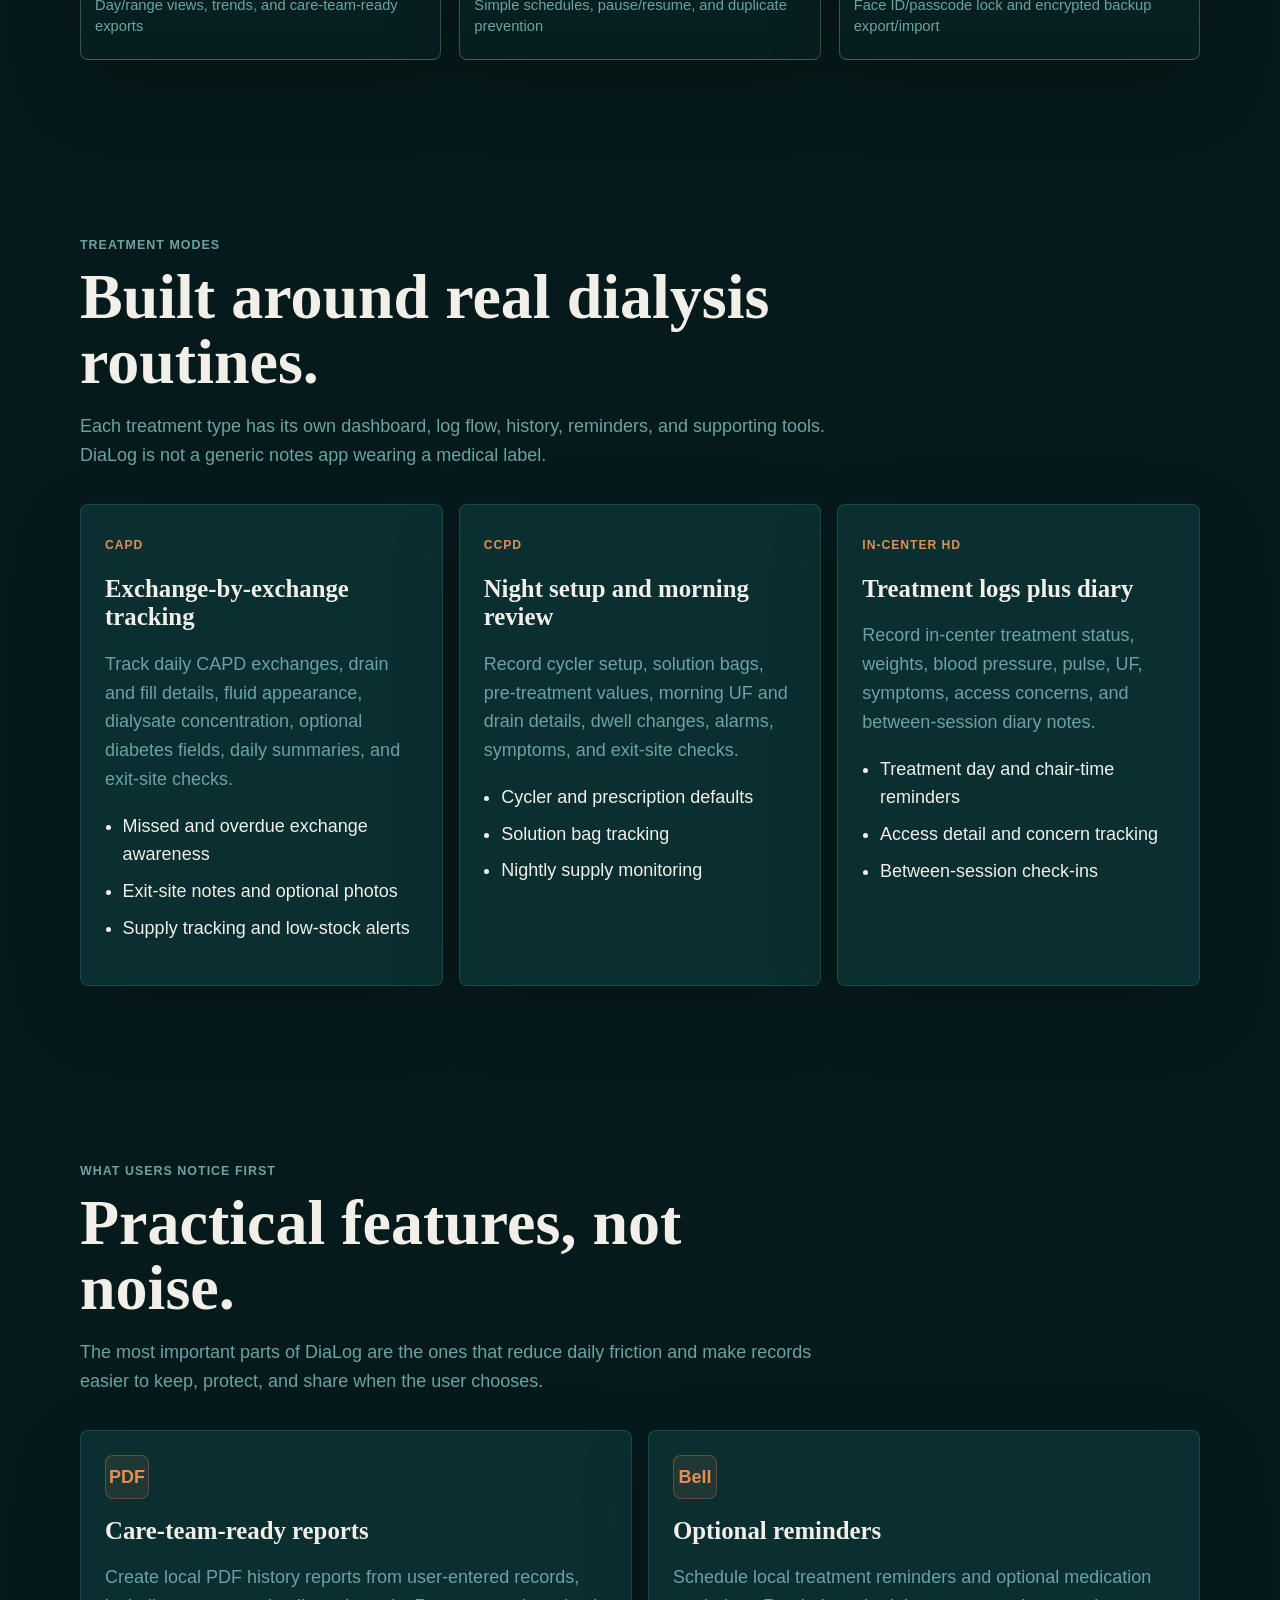
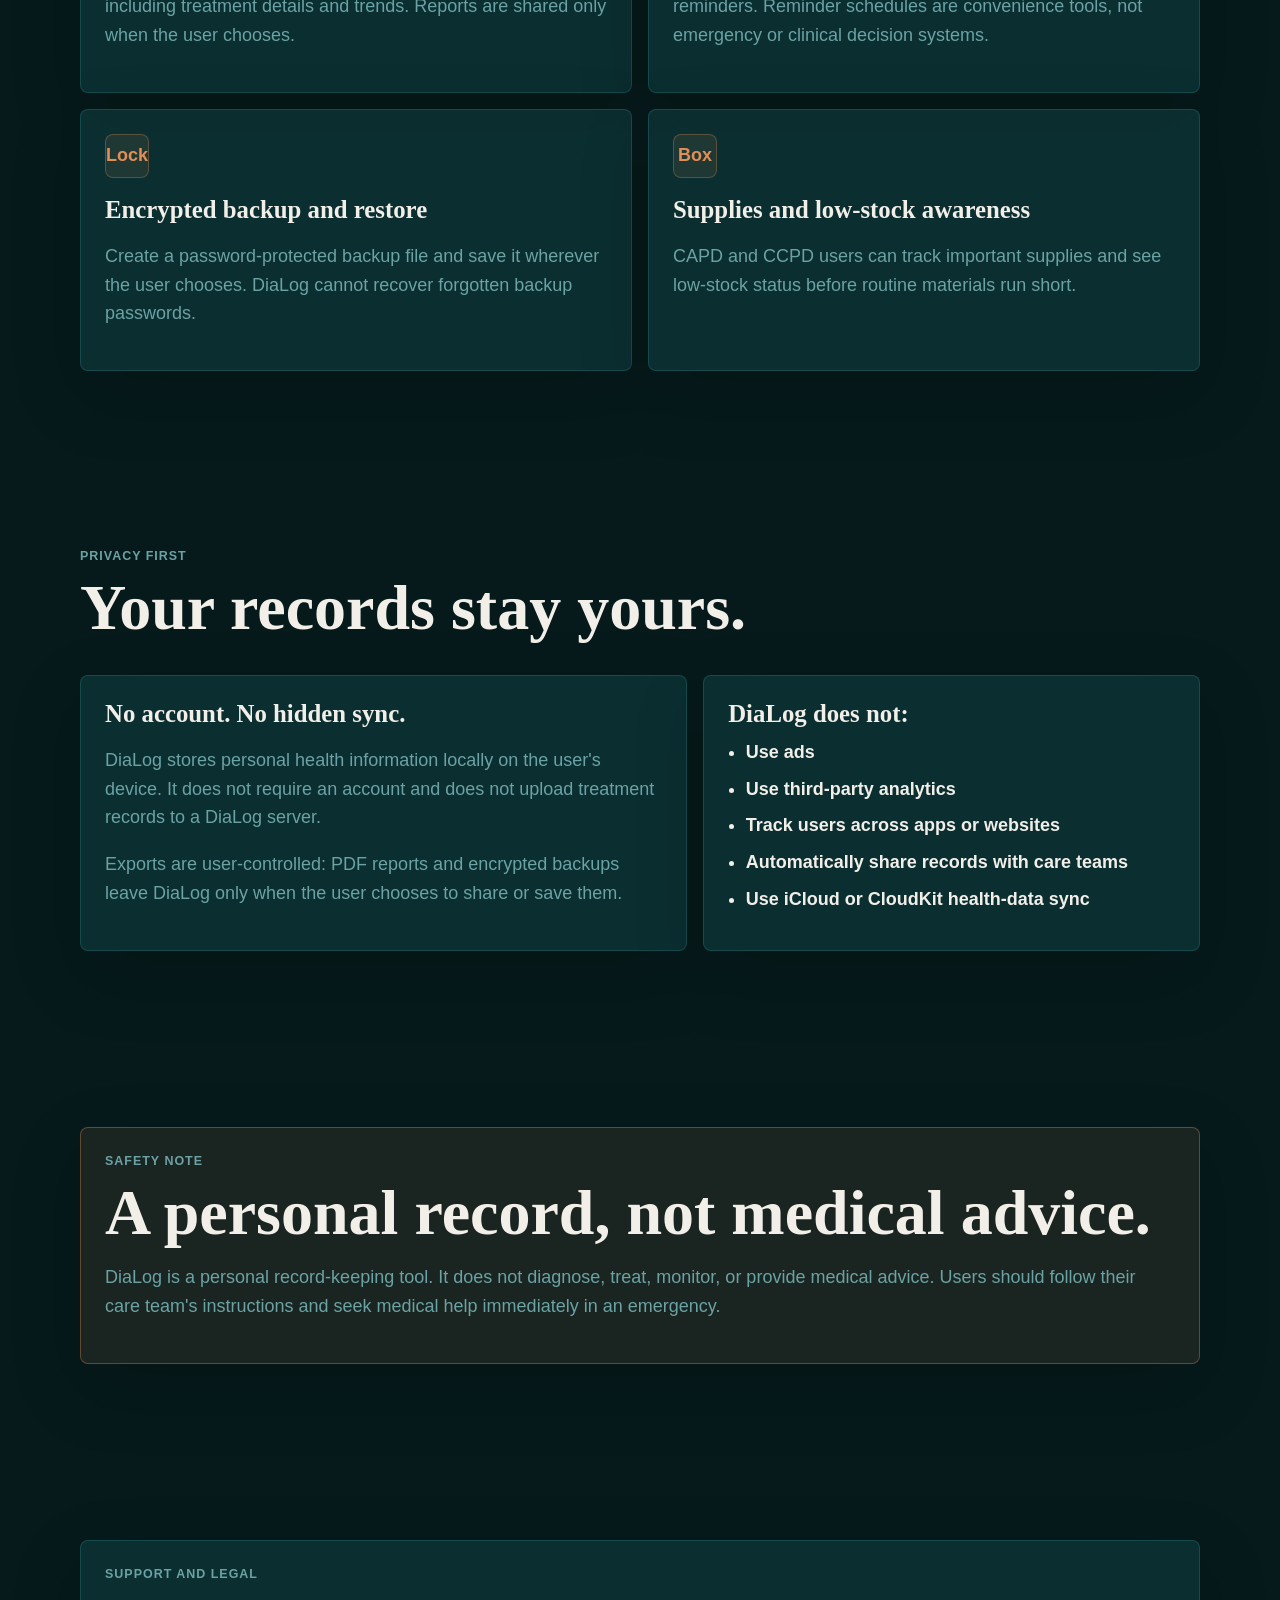
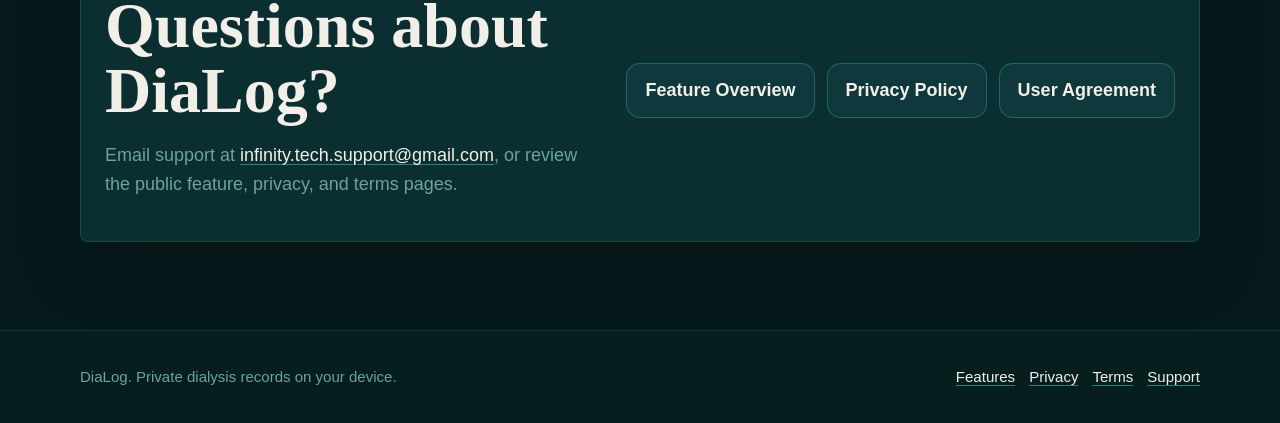
==== commit c1d9aec6: "update legal docs" ====
--- a/index.html
+++ b/index.html
@@ -84,7 +84,7 @@
             </figcaption>
           </figure>
           <figure class="screenshot-slot">
-            <img src="assets/screenshot-history-reports.png" alt="Simulated DiaLog history and PDF reports screen showing a report range, export action, and clinical summary.">
+            <img src="assets/screenshot-history-reports.png" alt="Simulated DiaLog history and PDF reports screen showing a report range, export action, and record summary.">
             <figcaption>
               <strong>History and PDF reports</strong>
               <span>Day/range views, trends, and care-team-ready exports</span>
--- a/assets/dialog-site.css
+++ b/assets/dialog-site.css
@@ -455,7 +455,7 @@
 
 .screenshot-slot img {
   width: 100%;
-  aspect-ratio: 390 / 844;
+  aspect-ratio: 440 / 956;
   border: 1px solid rgba(242, 239, 233, 0.08);
   border-radius: 8px;
   background: #061a1b;
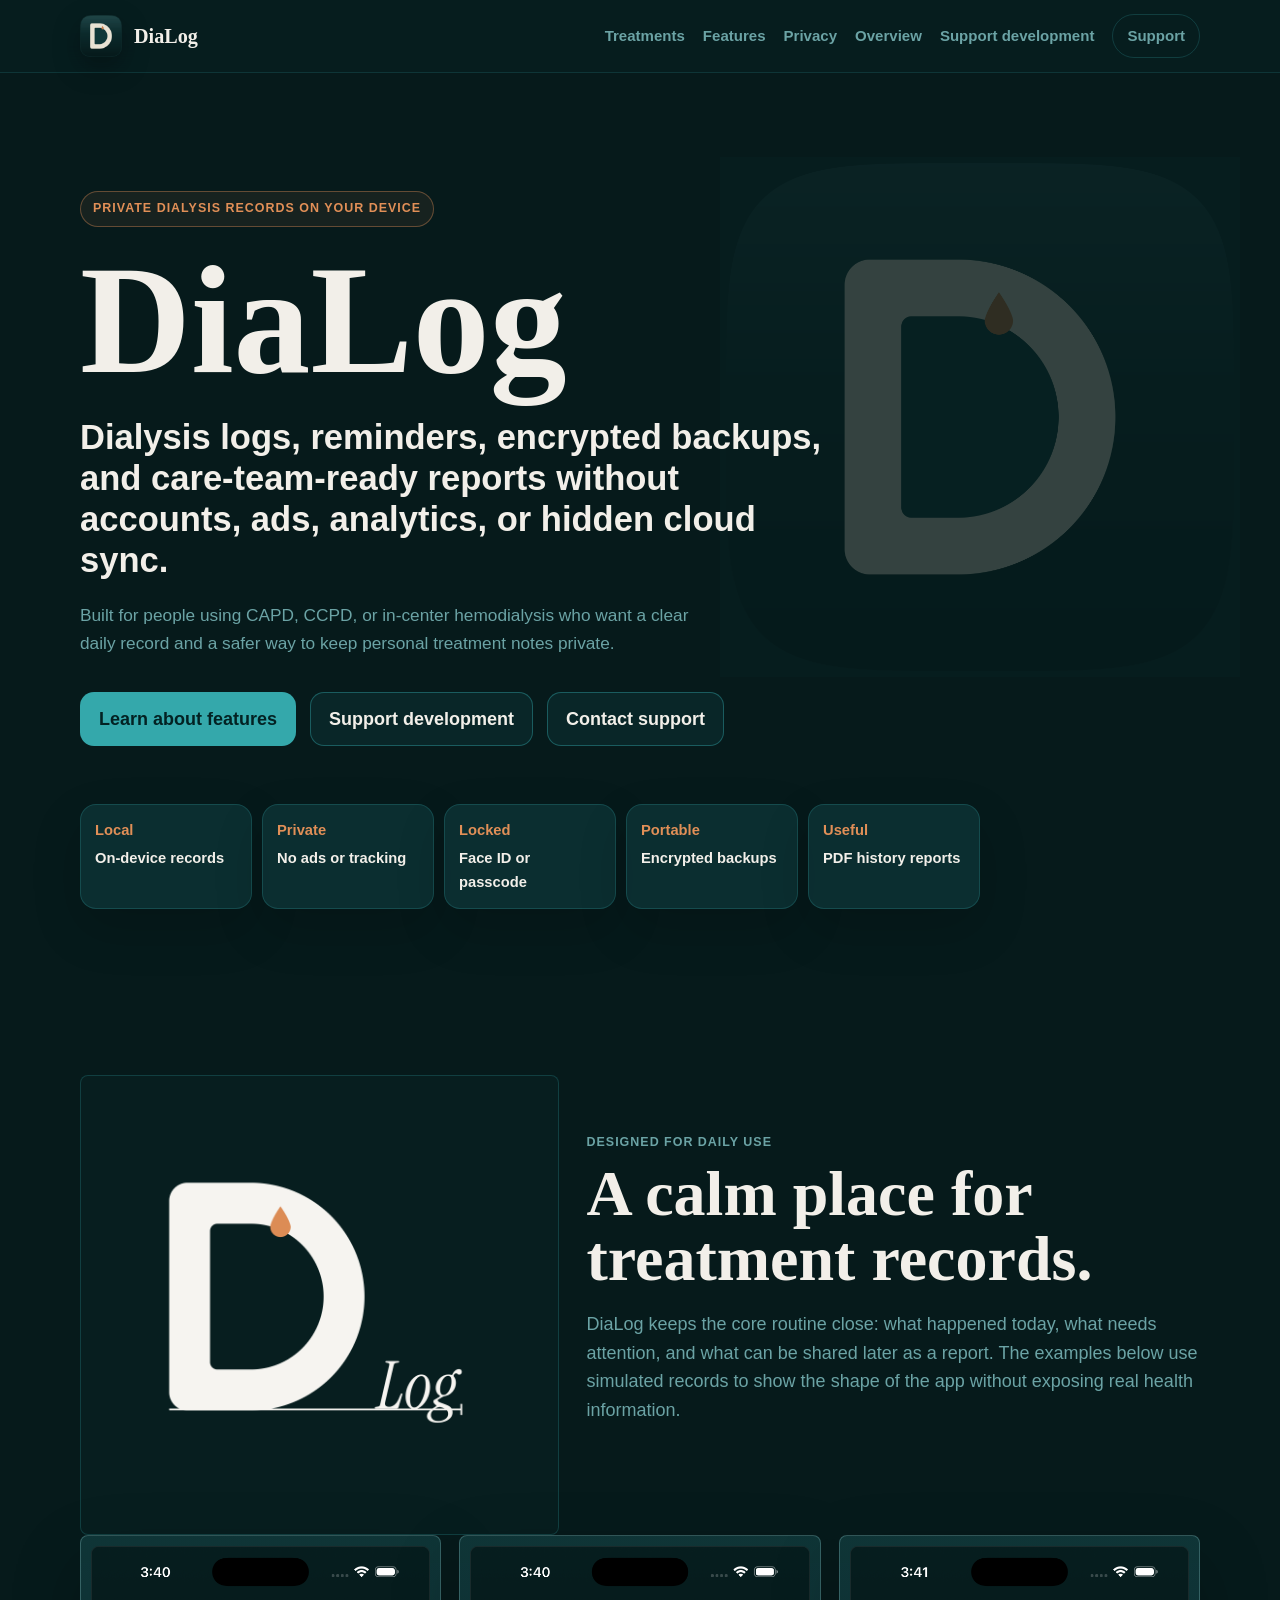
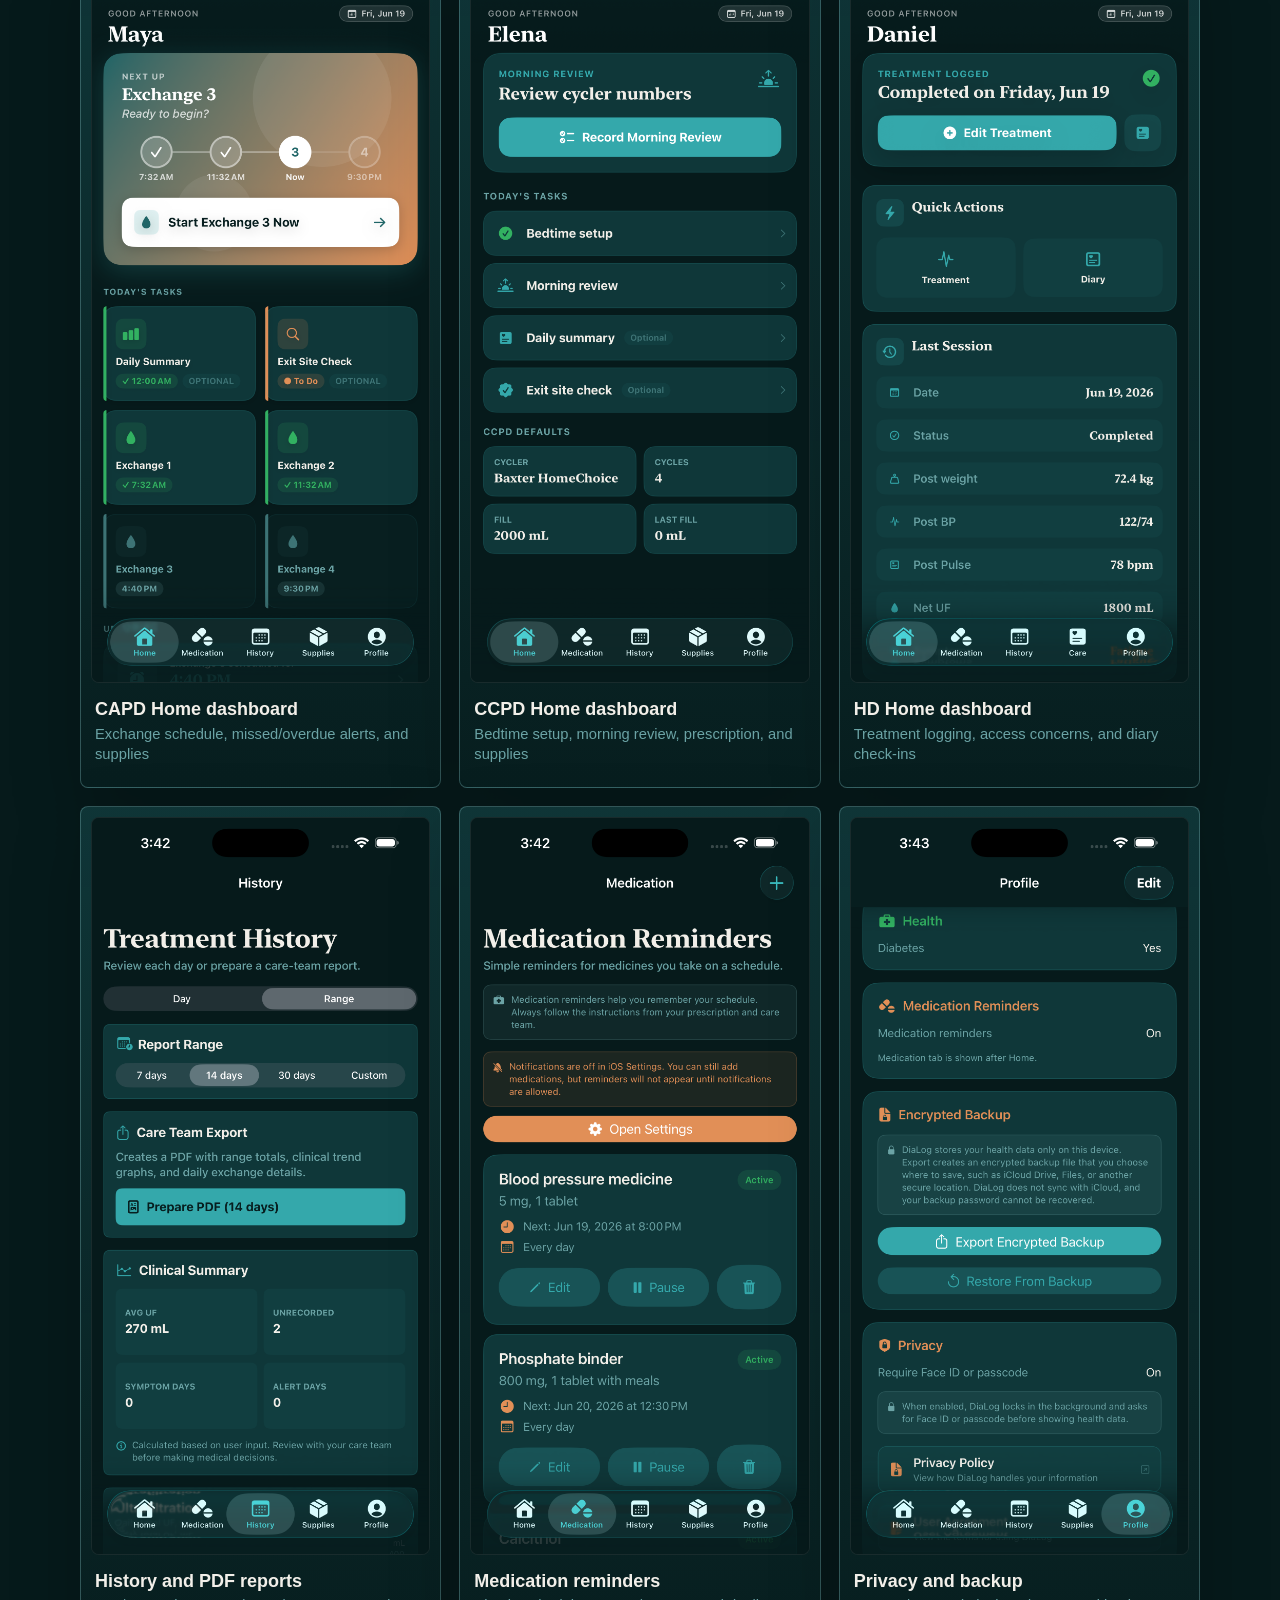
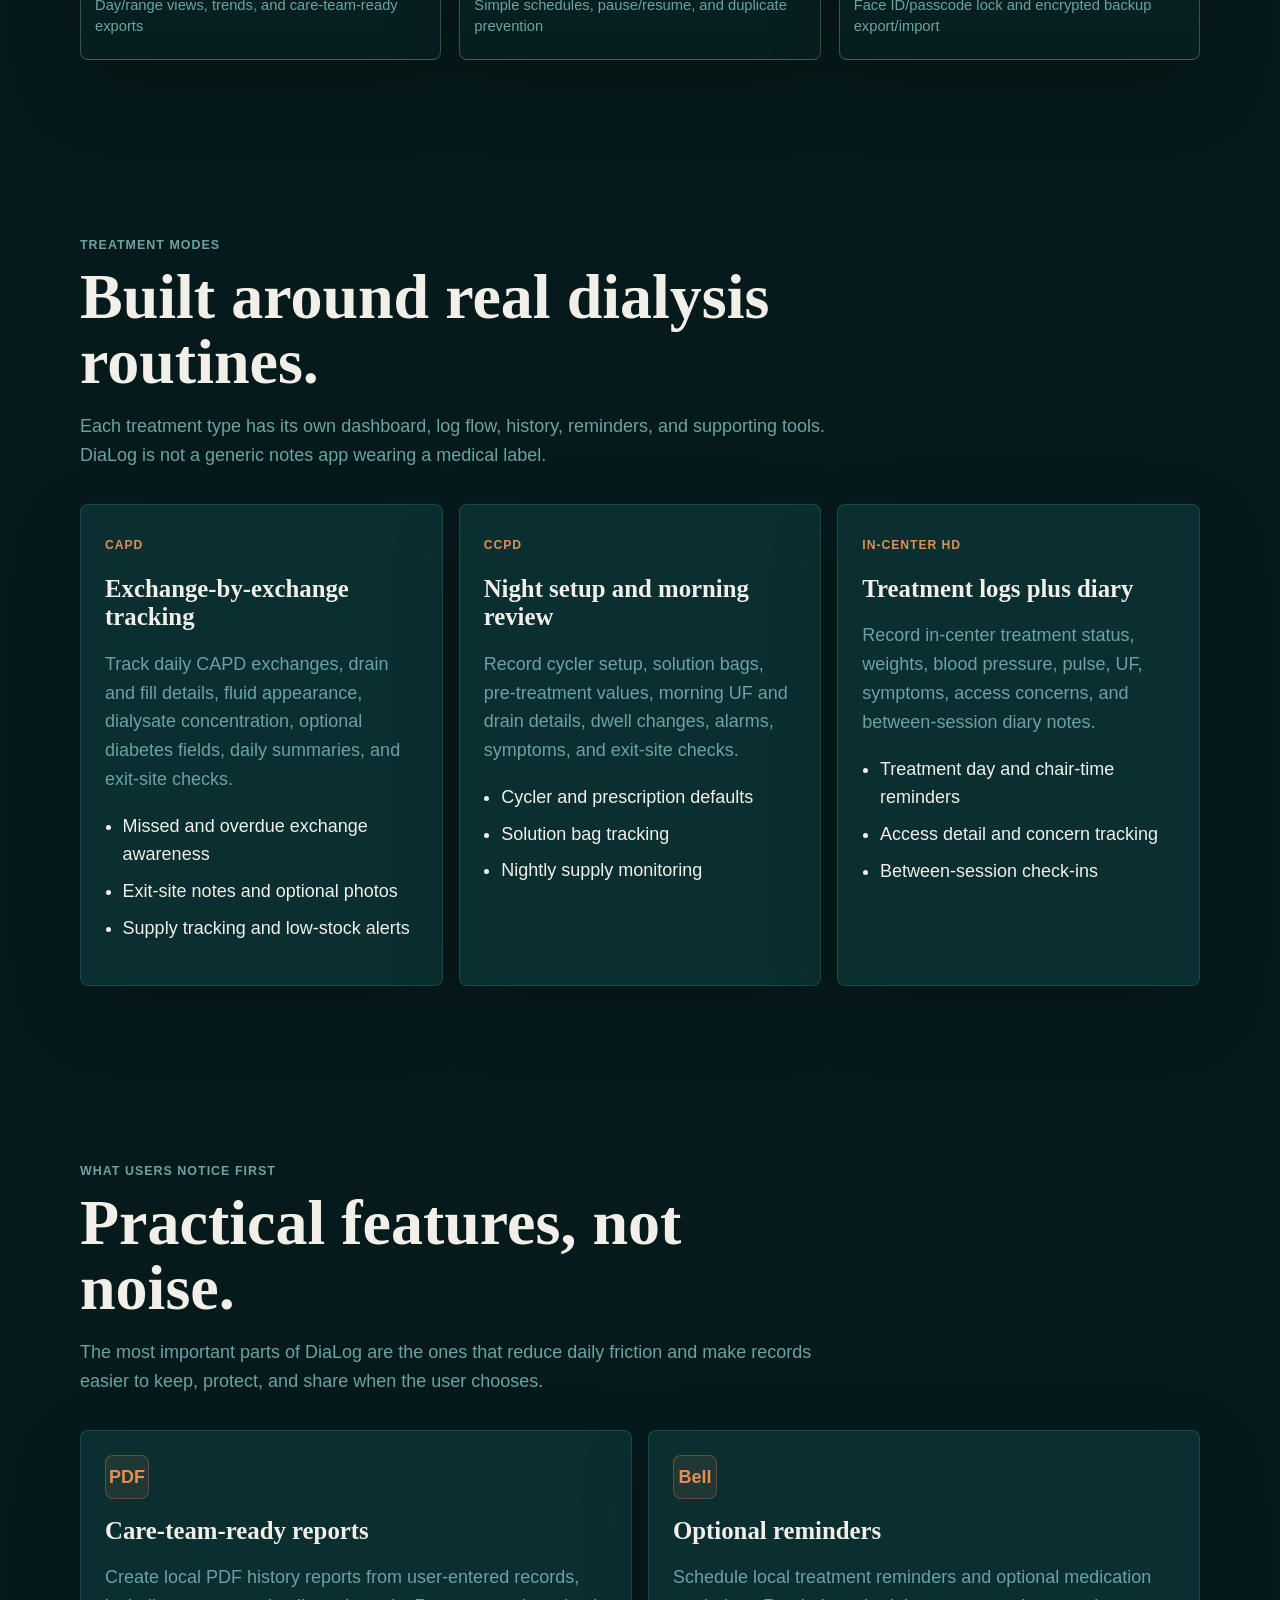
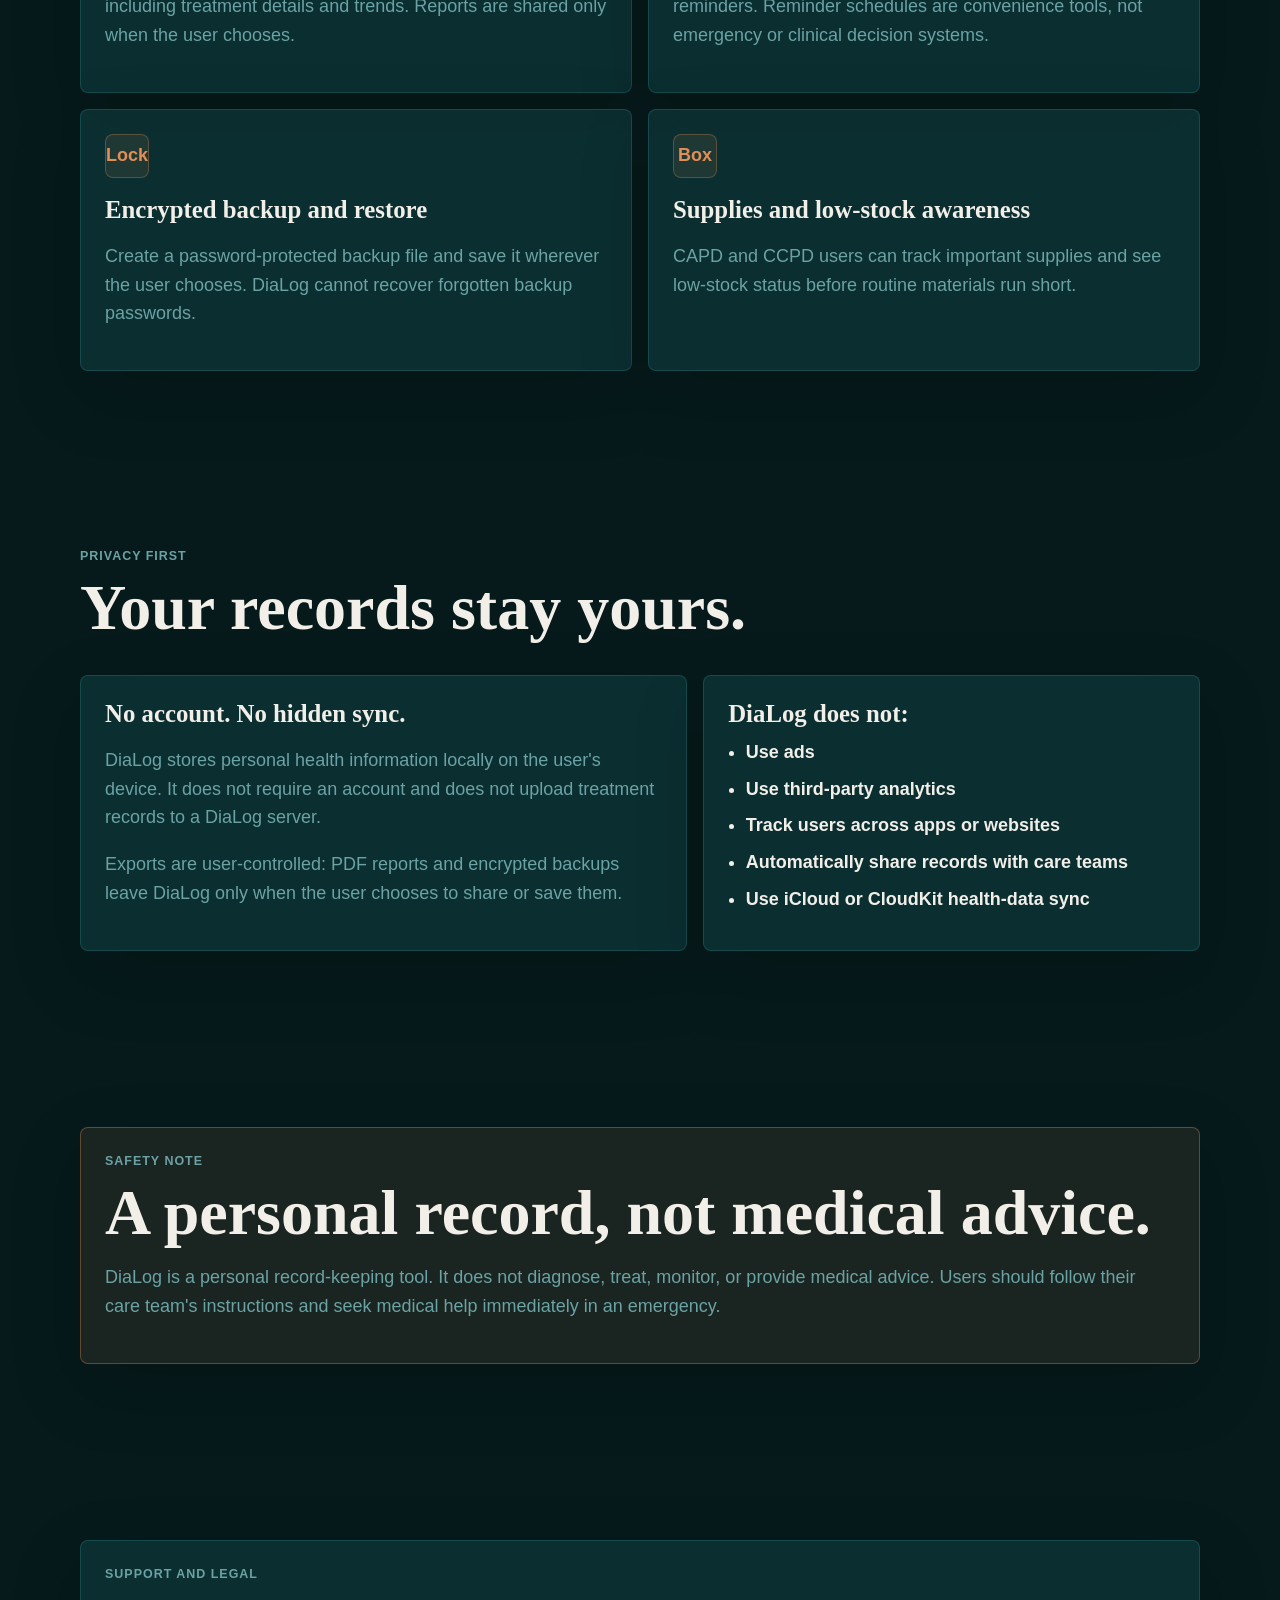
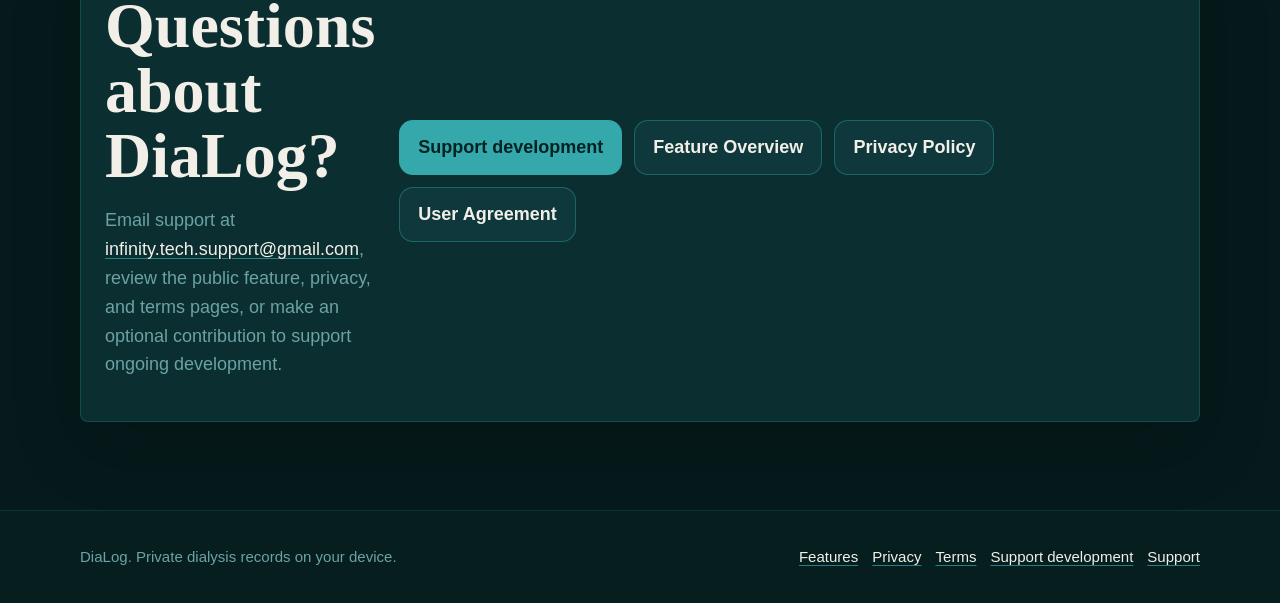
==== commit 9591b845: "add stripe link" ====
--- a/index.html
+++ b/index.html
@@ -23,6 +23,7 @@
           <a href="#features">Features</a>
           <a href="#privacy">Privacy</a>
           <a href="features.html">Overview</a>
+          <a href="https://donate.stripe.com/8x26oGfRO3ia3FlgDAcV200" target="_blank" rel="noopener">Support development</a>
           <a class="nav-contact" href="mailto:infinity.tech.support@gmail.com">Support</a>
         </div>
       </nav>
@@ -37,6 +38,7 @@
           <p class="hero-subcopy">Built for people using CAPD, CCPD, or in-center hemodialysis who want a clear daily record and a safer way to keep personal treatment notes private.</p>
           <div class="hero-actions" aria-label="Primary actions">
             <a class="button primary" href="features.html">Learn about features</a>
+            <a class="button secondary" href="https://donate.stripe.com/8x26oGfRO3ia3FlgDAcV200" target="_blank" rel="noopener">Support development</a>
             <a class="button secondary" href="mailto:infinity.tech.support@gmail.com">Contact support</a>
           </div>
 
@@ -222,9 +224,10 @@
           <div>
             <p class="section-kicker">Support and legal</p>
             <h2 id="support-title">Questions about DiaLog?</h2>
-            <p>Email support at <a href="mailto:infinity.tech.support@gmail.com">infinity.tech.support@gmail.com</a>, or review the public feature, privacy, and terms pages.</p>
+            <p>Email support at <a href="mailto:infinity.tech.support@gmail.com">infinity.tech.support@gmail.com</a>, review the public feature, privacy, and terms pages, or make an optional contribution to support ongoing development.</p>
           </div>
           <div class="doc-links" aria-label="Document links">
+            <a class="button primary" href="https://donate.stripe.com/8x26oGfRO3ia3FlgDAcV200" target="_blank" rel="noopener">Support development</a>
             <a class="button secondary" href="features.html">Feature Overview</a>
             <a class="button secondary" href="privacy.html">Privacy Policy</a>
             <a class="button secondary" href="terms.html">User Agreement</a>
@@ -240,6 +243,7 @@
           <a href="features.html">Features</a>
           <a href="privacy.html">Privacy</a>
           <a href="terms.html">Terms</a>
+          <a href="https://donate.stripe.com/8x26oGfRO3ia3FlgDAcV200" target="_blank" rel="noopener">Support development</a>
           <a href="mailto:infinity.tech.support@gmail.com">Support</a>
         </div>
       </div>
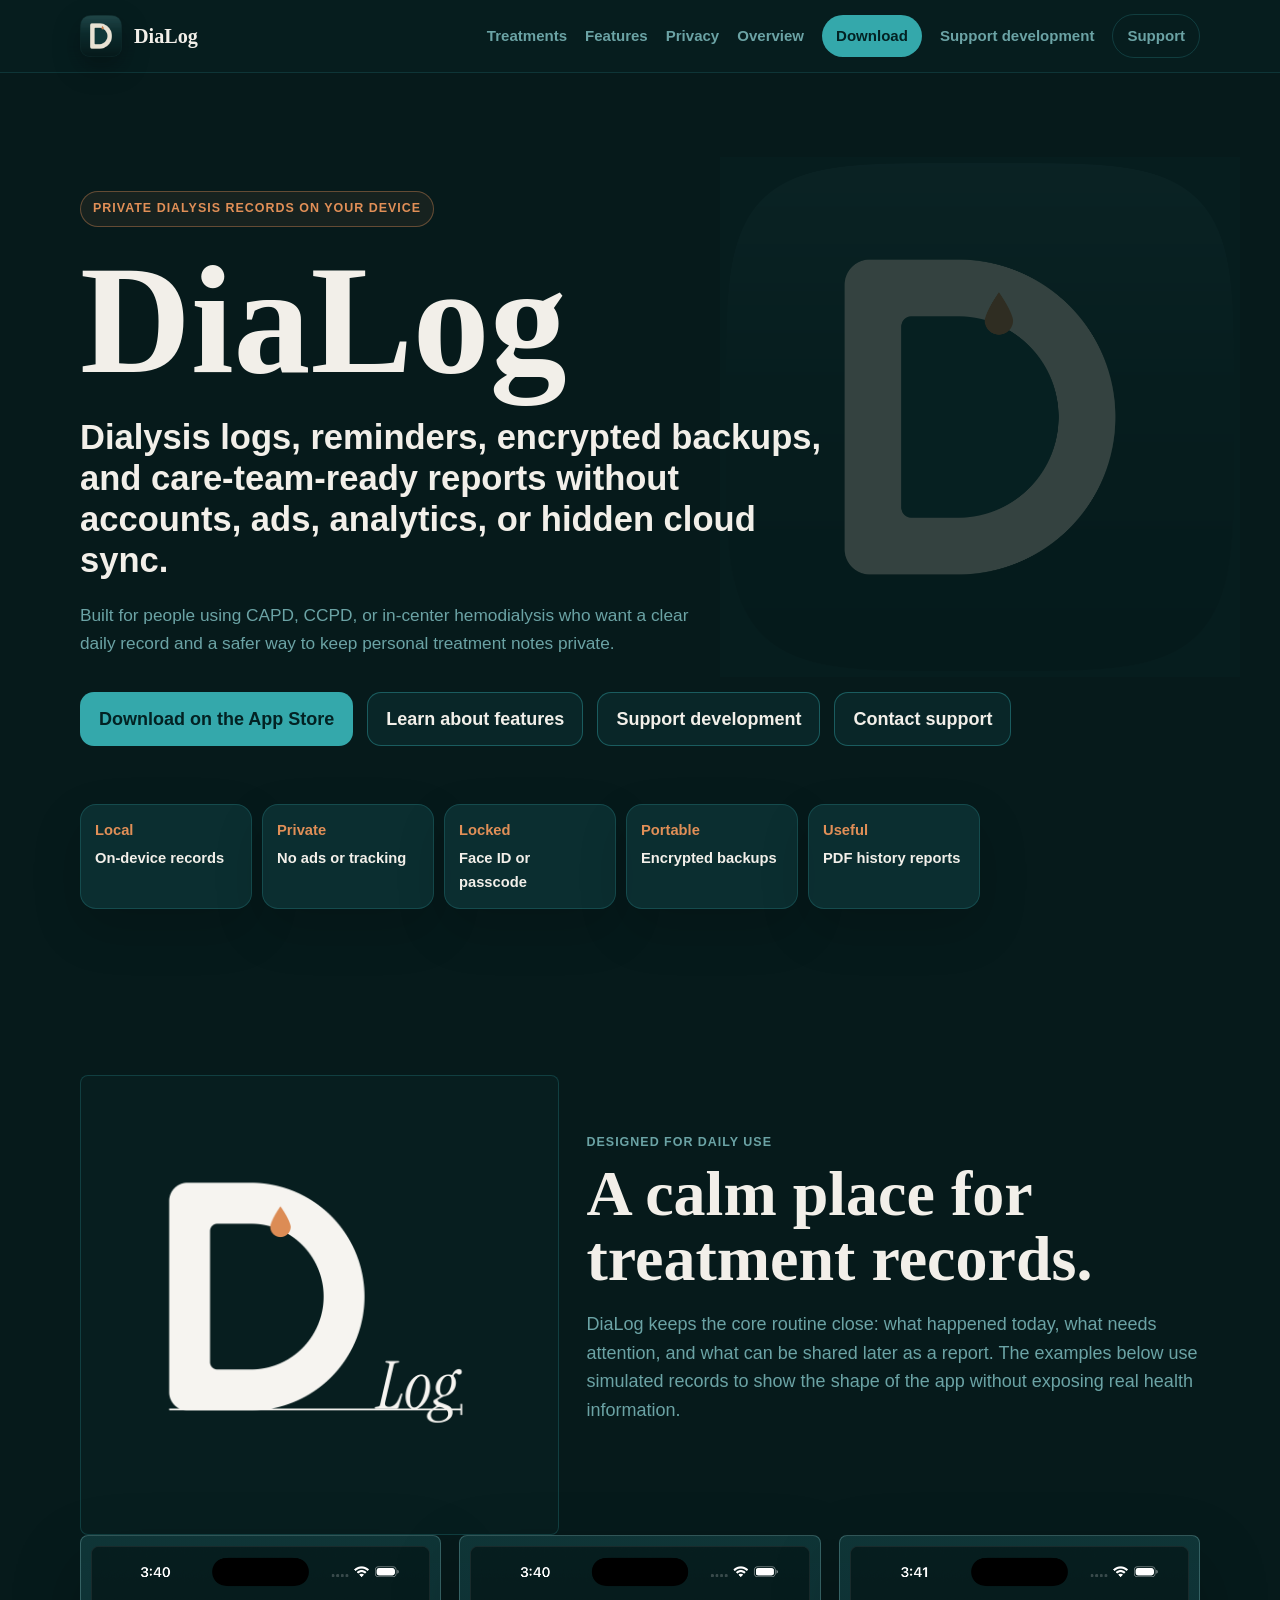
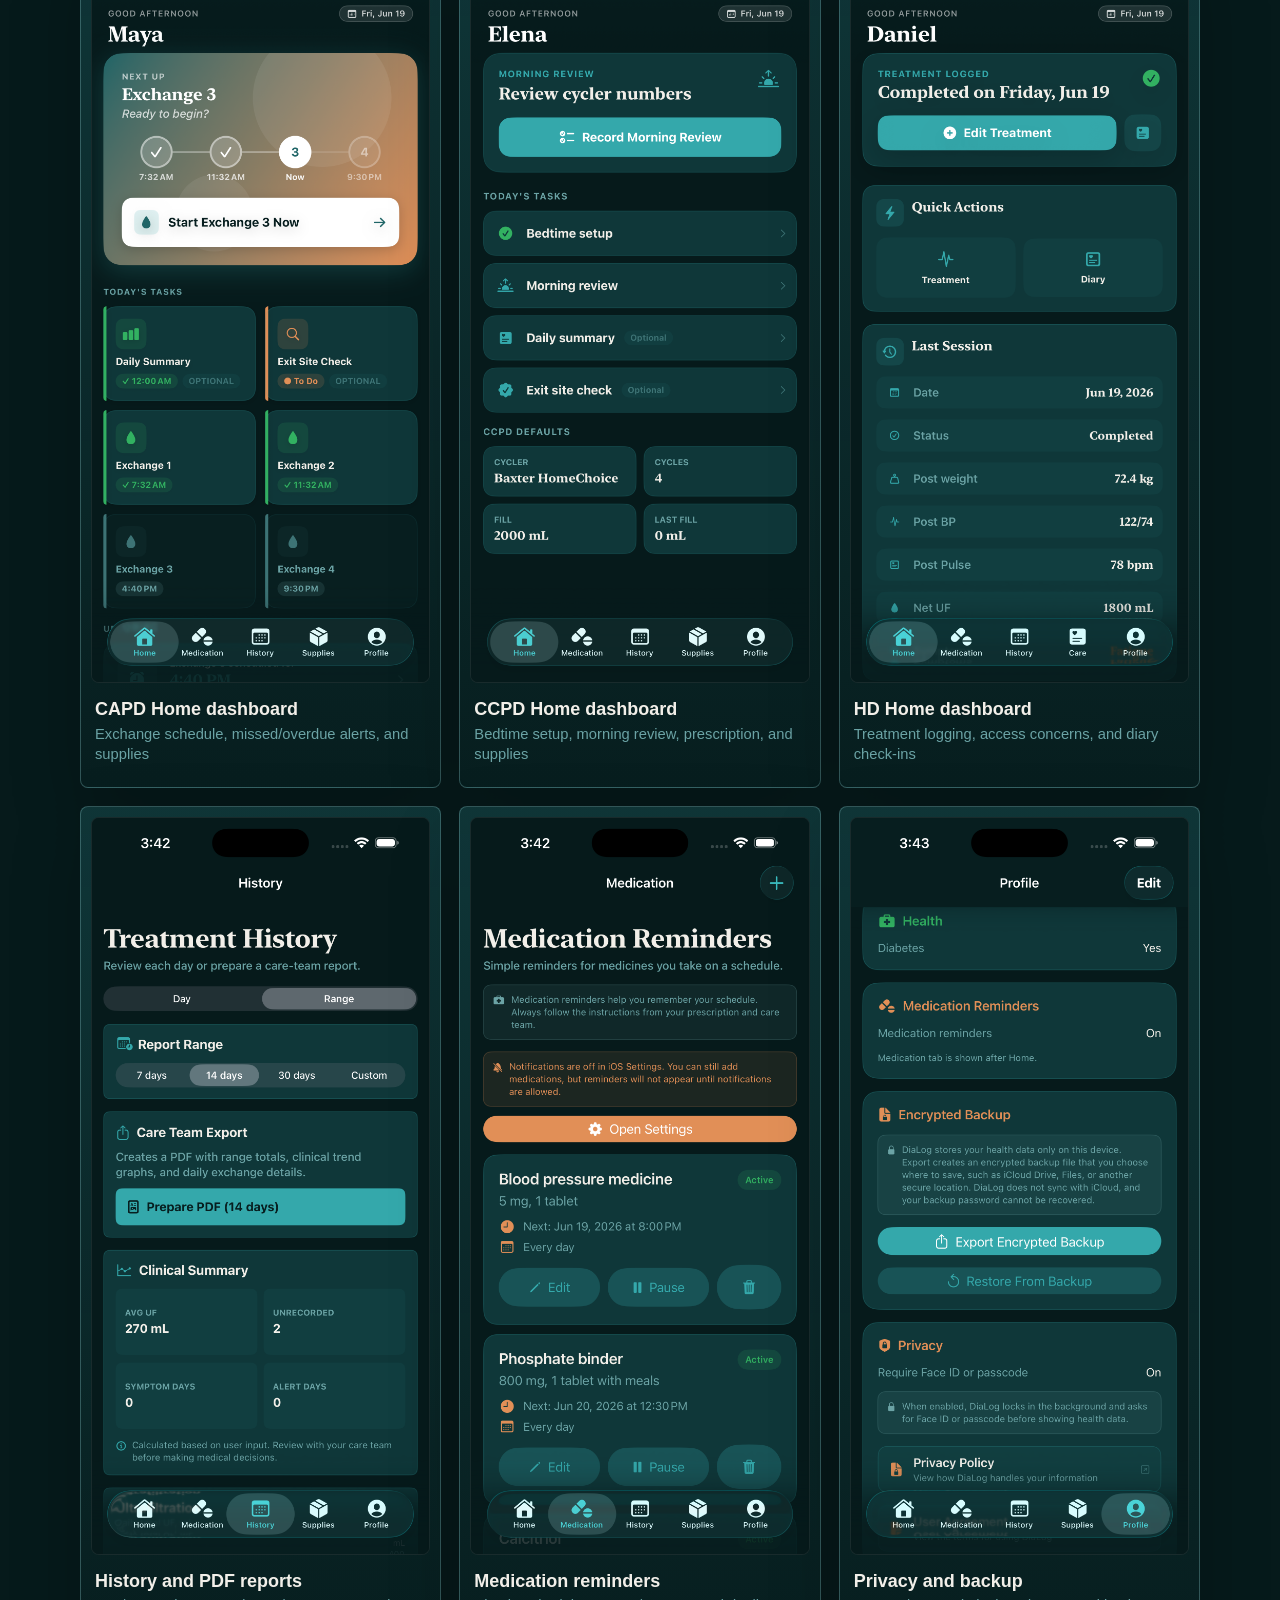
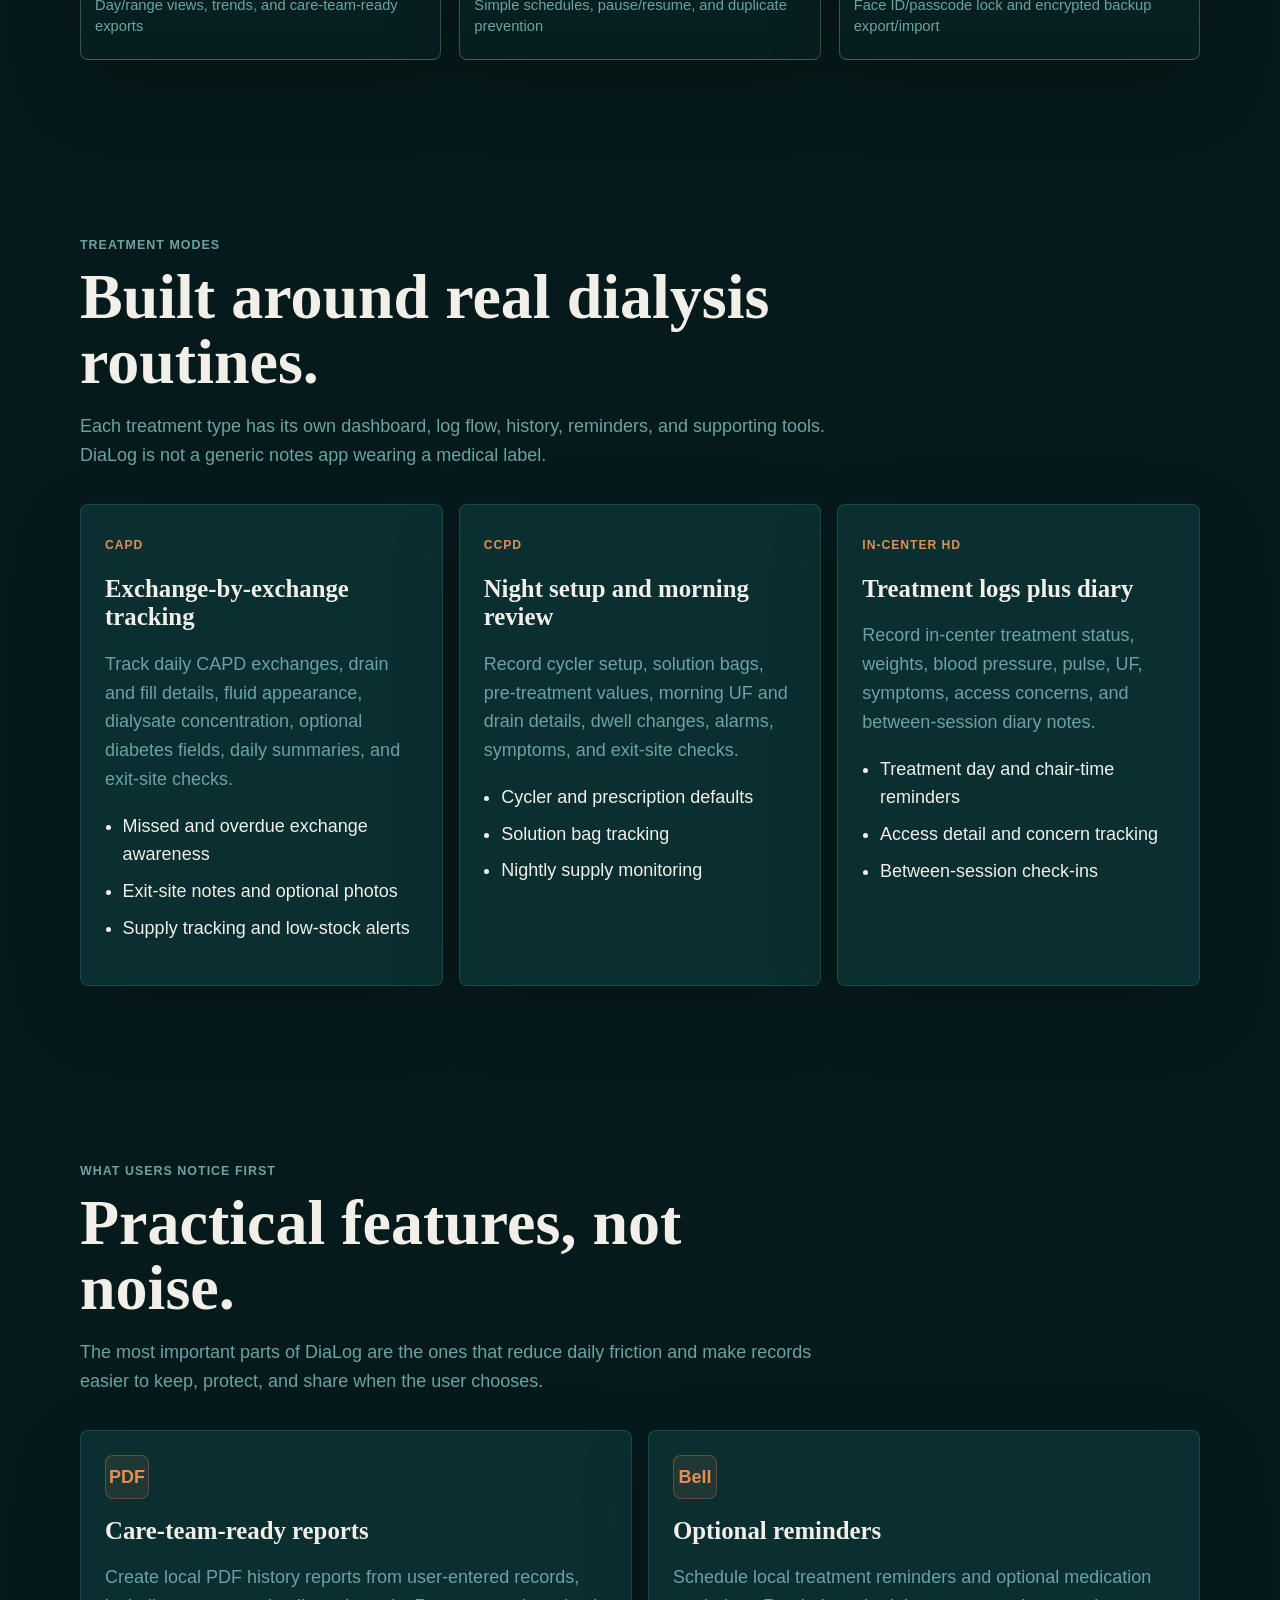
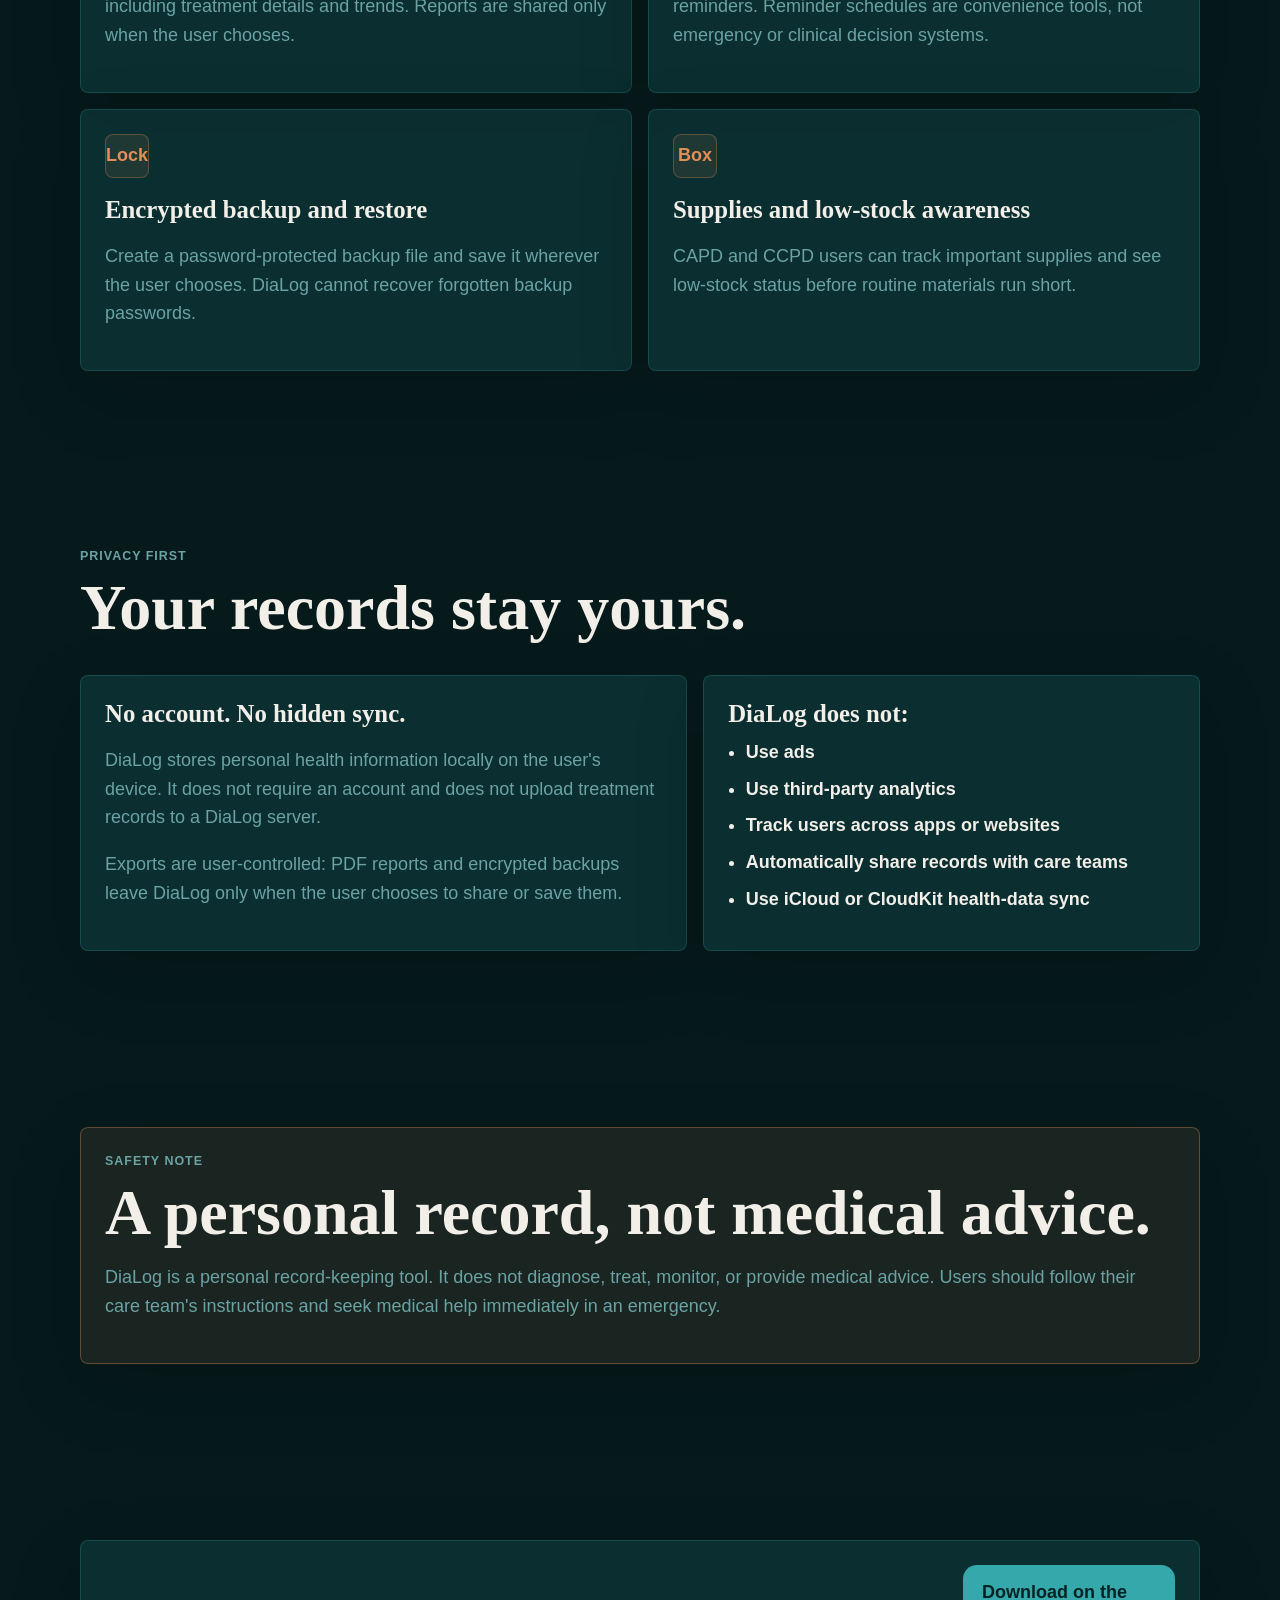
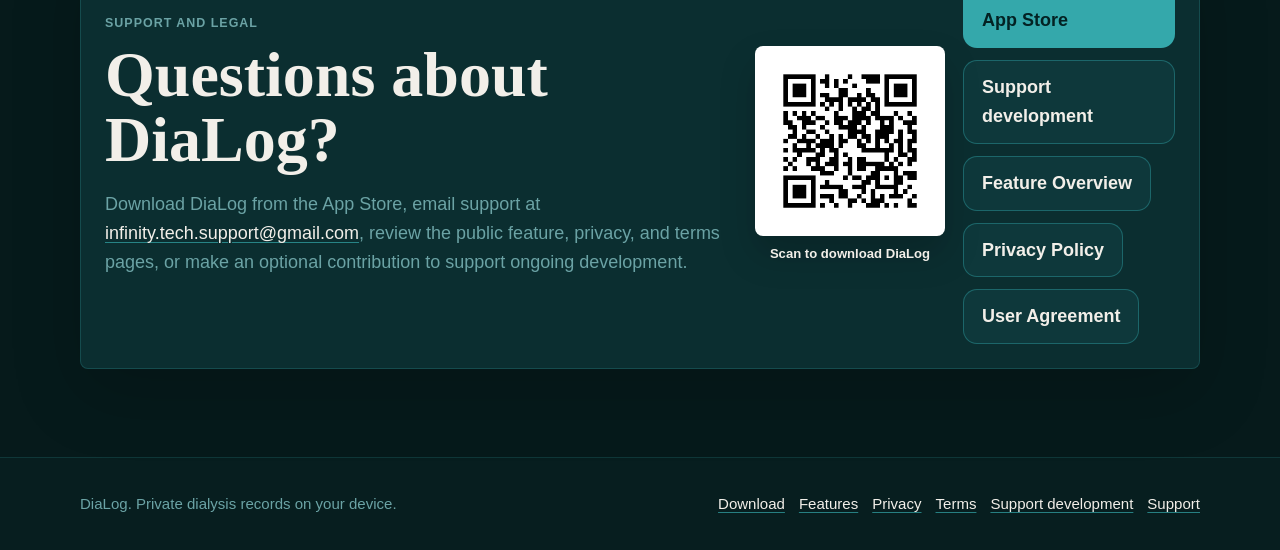
==== commit 1d70b54e: "Add download link" ====
--- a/index.html
+++ b/index.html
@@ -5,9 +5,76 @@
     <meta name="viewport" content="width=device-width, initial-scale=1">
     <title>DiaLog - Private Dialysis Logs and Reports</title>
     <meta name="description" content="DiaLog is a privacy-first dialysis record app for CAPD, CCPD, and in-center hemodialysis. Track treatments, reminders, supplies, backups, and PDF reports on your device.">
+    <link rel="canonical" href="https://zhifeng-huang.github.io/dialog-website/">
+    <meta name="robots" content="index,follow,max-image-preview:large">
+    <meta property="og:type" content="website">
+    <meta property="og:site_name" content="DiaLog">
+    <meta property="og:title" content="DiaLog - Private Dialysis Logs and Reports">
+    <meta property="og:description" content="Privacy-first dialysis logs, reminders, encrypted backups, and PDF reports for CAPD, CCPD, and in-center hemodialysis.">
+    <meta property="og:url" content="https://zhifeng-huang.github.io/dialog-website/">
+    <meta property="og:image" content="https://zhifeng-huang.github.io/dialog-website/assets/dialog-icon.png">
+    <meta name="twitter:card" content="summary">
+    <meta name="twitter:title" content="DiaLog - Private Dialysis Logs and Reports">
+    <meta name="twitter:description" content="Privacy-first dialysis logs, reminders, encrypted backups, and PDF reports for CAPD, CCPD, and in-center hemodialysis.">
+    <meta name="twitter:image" content="https://zhifeng-huang.github.io/dialog-website/assets/dialog-icon.png">
     <link rel="icon" href="assets/dialog-icon.png">
     <link rel="apple-touch-icon" href="assets/dialog-icon.png">
     <link rel="stylesheet" href="assets/dialog-site.css">
+    <script type="application/ld+json">
+      {
+        "@context": "https://schema.org",
+        "@graph": [
+          {
+            "@type": "WebSite",
+            "@id": "https://zhifeng-huang.github.io/dialog-website/#website",
+            "name": "DiaLog",
+            "url": "https://zhifeng-huang.github.io/dialog-website/",
+            "description": "DiaLog support site for a privacy-first dialysis record app.",
+            "inLanguage": "en-US",
+            "publisher": {
+              "@id": "https://zhifeng-huang.github.io/dialog-website/#developer"
+            }
+          },
+          {
+            "@type": "Person",
+            "@id": "https://zhifeng-huang.github.io/dialog-website/#developer",
+            "name": "Zhi Feng Huang",
+            "email": "infinity.tech.support@gmail.com"
+          },
+          {
+            "@type": "SoftwareApplication",
+            "@id": "https://zhifeng-huang.github.io/dialog-website/#app",
+            "name": "DiaLog",
+            "applicationCategory": "HealthApplication",
+            "operatingSystem": "iOS",
+            "url": "https://zhifeng-huang.github.io/dialog-website/",
+            "downloadUrl": "https://apps.apple.com/us/app/dialog-dialysis-tracker/id6782161409",
+            "sameAs": [
+              "https://apps.apple.com/us/app/dialog-dialysis-tracker/id6782161409"
+            ],
+            "description": "DiaLog helps people using CAPD, CCPD, or in-center hemodialysis keep local records of treatments, reminders, supplies, backups, and PDF reports.",
+            "offers": {
+              "@type": "Offer",
+              "price": "0",
+              "priceCurrency": "USD"
+            },
+            "featureList": [
+              "CAPD treatment logs",
+              "CCPD treatment logs",
+              "In-center hemodialysis records",
+              "Local-only storage",
+              "Face ID or passcode protection",
+              "Encrypted backup export and import",
+              "PDF history reports",
+              "Optional local reminders"
+            ],
+            "author": {
+              "@id": "https://zhifeng-huang.github.io/dialog-website/#developer"
+            }
+          }
+        ]
+      }
+    </script>
   </head>
   <body>
     <a class="skip-link" href="#main">Skip to content</a>
@@ -23,6 +90,7 @@
           <a href="#features">Features</a>
           <a href="#privacy">Privacy</a>
           <a href="features.html">Overview</a>
+          <a class="nav-download" href="https://apps.apple.com/us/app/dialog-dialysis-tracker/id6782161409" target="_blank" rel="noopener">Download</a>
           <a href="https://donate.stripe.com/8x26oGfRO3ia3FlgDAcV200" target="_blank" rel="noopener">Support development</a>
           <a class="nav-contact" href="mailto:infinity.tech.support@gmail.com">Support</a>
         </div>
@@ -37,7 +105,8 @@
           <p class="hero-lede">Dialysis logs, reminders, encrypted backups, and care-team-ready reports without accounts, ads, analytics, or hidden cloud sync.</p>
           <p class="hero-subcopy">Built for people using CAPD, CCPD, or in-center hemodialysis who want a clear daily record and a safer way to keep personal treatment notes private.</p>
           <div class="hero-actions" aria-label="Primary actions">
-            <a class="button primary" href="features.html">Learn about features</a>
+            <a class="button primary" href="https://apps.apple.com/us/app/dialog-dialysis-tracker/id6782161409" target="_blank" rel="noopener">Download on the App Store</a>
+            <a class="button secondary" href="features.html">Learn about features</a>
             <a class="button secondary" href="https://donate.stripe.com/8x26oGfRO3ia3FlgDAcV200" target="_blank" rel="noopener">Support development</a>
             <a class="button secondary" href="mailto:infinity.tech.support@gmail.com">Contact support</a>
           </div>
@@ -224,13 +293,20 @@
           <div>
             <p class="section-kicker">Support and legal</p>
             <h2 id="support-title">Questions about DiaLog?</h2>
-            <p>Email support at <a href="mailto:infinity.tech.support@gmail.com">infinity.tech.support@gmail.com</a>, review the public feature, privacy, and terms pages, or make an optional contribution to support ongoing development.</p>
-          </div>
-          <div class="doc-links" aria-label="Document links">
-            <a class="button primary" href="https://donate.stripe.com/8x26oGfRO3ia3FlgDAcV200" target="_blank" rel="noopener">Support development</a>
-            <a class="button secondary" href="features.html">Feature Overview</a>
-            <a class="button secondary" href="privacy.html">Privacy Policy</a>
-            <a class="button secondary" href="terms.html">User Agreement</a>
+            <p>Download DiaLog from the App Store, email support at <a href="mailto:infinity.tech.support@gmail.com">infinity.tech.support@gmail.com</a>, review the public feature, privacy, and terms pages, or make an optional contribution to support ongoing development.</p>
+          </div>
+          <div class="support-actions">
+            <a class="qr-download" href="https://apps.apple.com/us/app/dialog-dialysis-tracker/id6782161409" target="_blank" rel="noopener" aria-label="Scan or open DiaLog on the App Store">
+              <img src="assets/dialog-app-store-qr.png" alt="QR code for DiaLog on the App Store">
+              <span>Scan to download DiaLog</span>
+            </a>
+            <div class="doc-links" aria-label="Document links">
+              <a class="button primary" href="https://apps.apple.com/us/app/dialog-dialysis-tracker/id6782161409" target="_blank" rel="noopener">Download on the App Store</a>
+              <a class="button secondary" href="https://donate.stripe.com/8x26oGfRO3ia3FlgDAcV200" target="_blank" rel="noopener">Support development</a>
+              <a class="button secondary" href="features.html">Feature Overview</a>
+              <a class="button secondary" href="privacy.html">Privacy Policy</a>
+              <a class="button secondary" href="terms.html">User Agreement</a>
+            </div>
           </div>
         </div>
       </section>
@@ -240,6 +316,7 @@
       <div class="footer-inner">
         <div>DiaLog. Private dialysis records on your device.</div>
         <div class="footer-links">
+          <a href="https://apps.apple.com/us/app/dialog-dialysis-tracker/id6782161409" target="_blank" rel="noopener">Download</a>
           <a href="features.html">Features</a>
           <a href="privacy.html">Privacy</a>
           <a href="terms.html">Terms</a>
--- a/assets/dialog-site.css
+++ b/assets/dialog-site.css
@@ -145,6 +145,21 @@
   border-radius: 999px;
 }
 
+.nav-download {
+  padding: 9px 14px;
+  border-radius: 999px;
+  background: var(--teal);
+}
+
+.nav-links a.nav-download {
+  color: #032223;
+}
+
+.nav-links a.nav-download:hover {
+  color: #001415;
+  background: #50c2c5;
+}
+
 .hero {
   position: relative;
   overflow: hidden;
@@ -492,9 +507,37 @@
 
 .support-panel {
   display: grid;
-  grid-template-columns: 1fr auto;
+  grid-template-columns: 1fr minmax(280px, 420px);
   gap: 24px;
   align-items: center;
+}
+
+.support-actions {
+  display: grid;
+  grid-template-columns: 190px 1fr;
+  gap: 18px;
+  align-items: center;
+}
+
+.qr-download {
+  display: grid;
+  justify-items: center;
+  gap: 10px;
+  color: var(--text);
+  text-align: center;
+  text-decoration: none;
+  font-size: 0.82rem;
+  font-weight: 850;
+  line-height: 1.25;
+}
+
+.qr-download img {
+  width: 190px;
+  height: 190px;
+  padding: 10px;
+  border-radius: 8px;
+  background: white;
+  box-shadow: 0 18px 36px rgba(0, 0, 0, 0.18);
 }
 
 .doc-links {
@@ -617,8 +660,13 @@
   .privacy-grid,
   .phone-row,
   .screenshot-slots,
-  .support-panel {
+  .support-panel,
+  .support-actions {
     grid-template-columns: 1fr;
+  }
+
+  .qr-download {
+    justify-self: start;
   }
 
   .trust-badges {
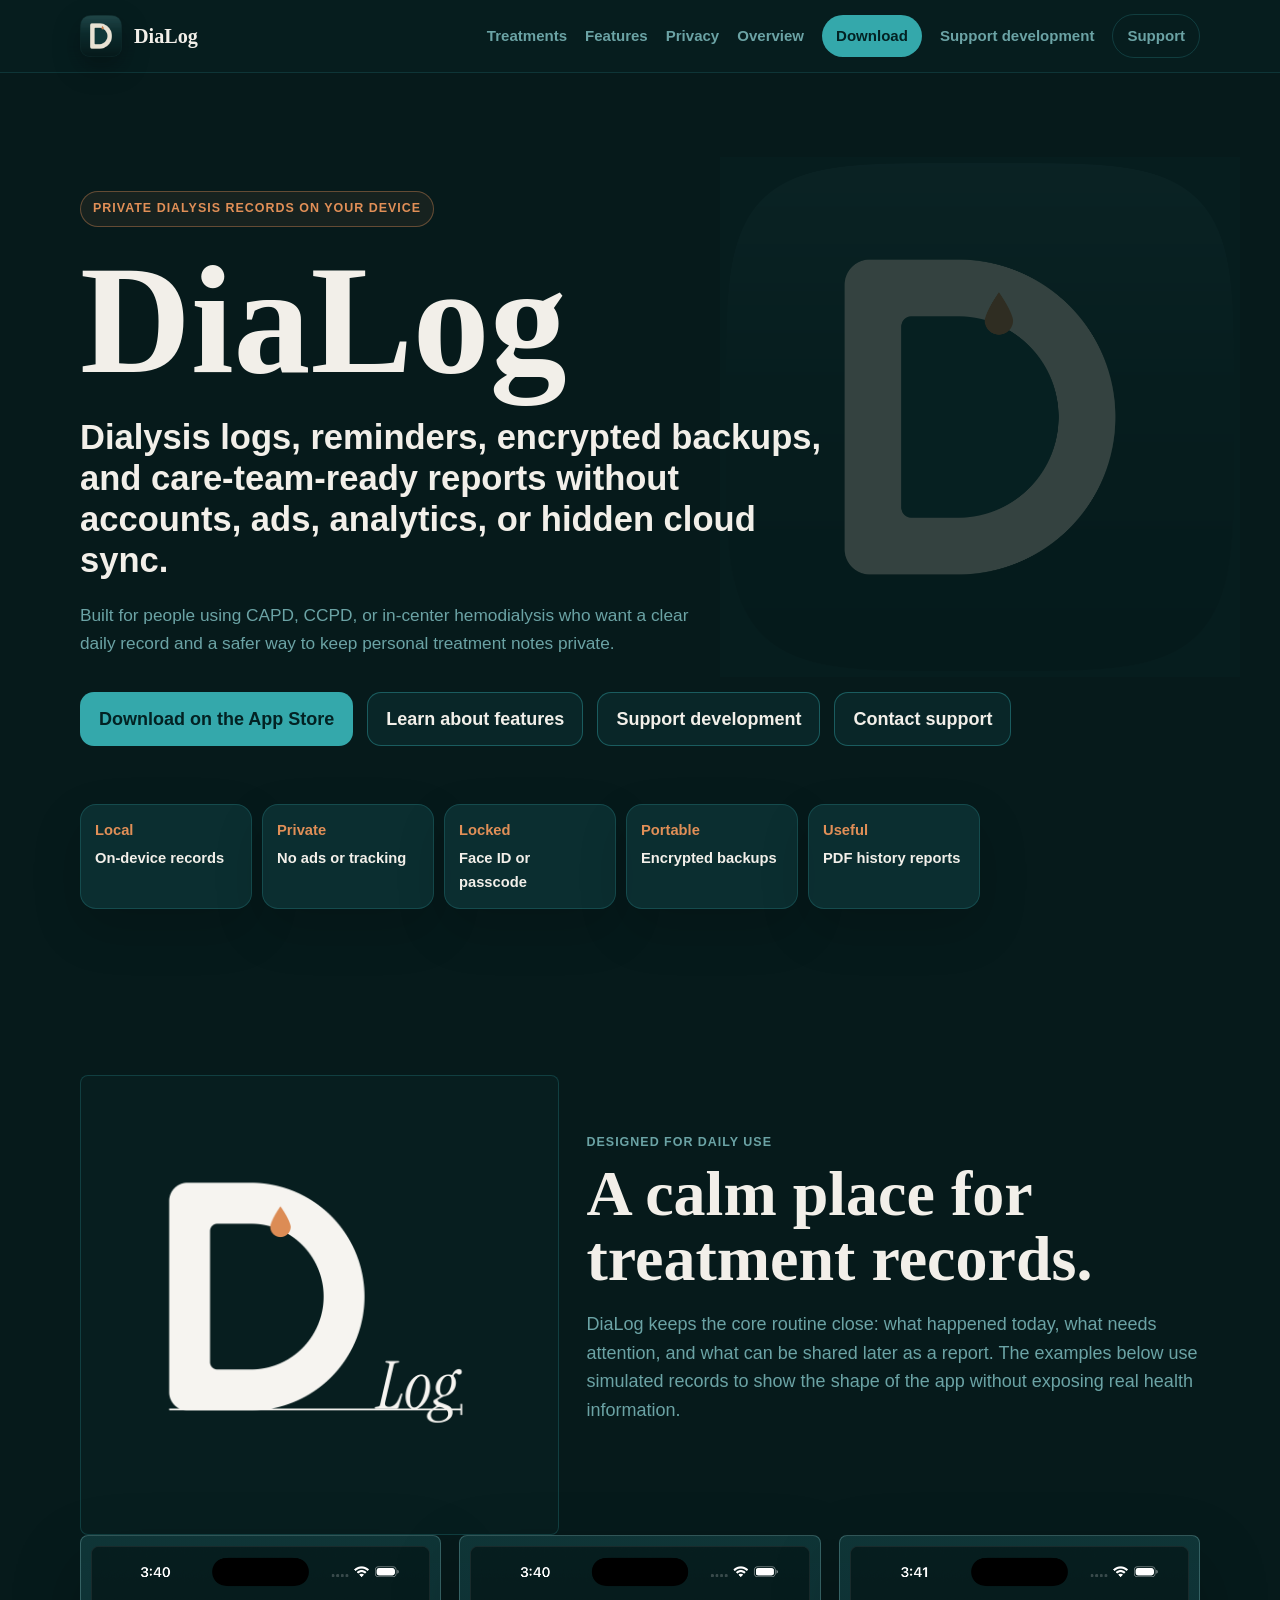
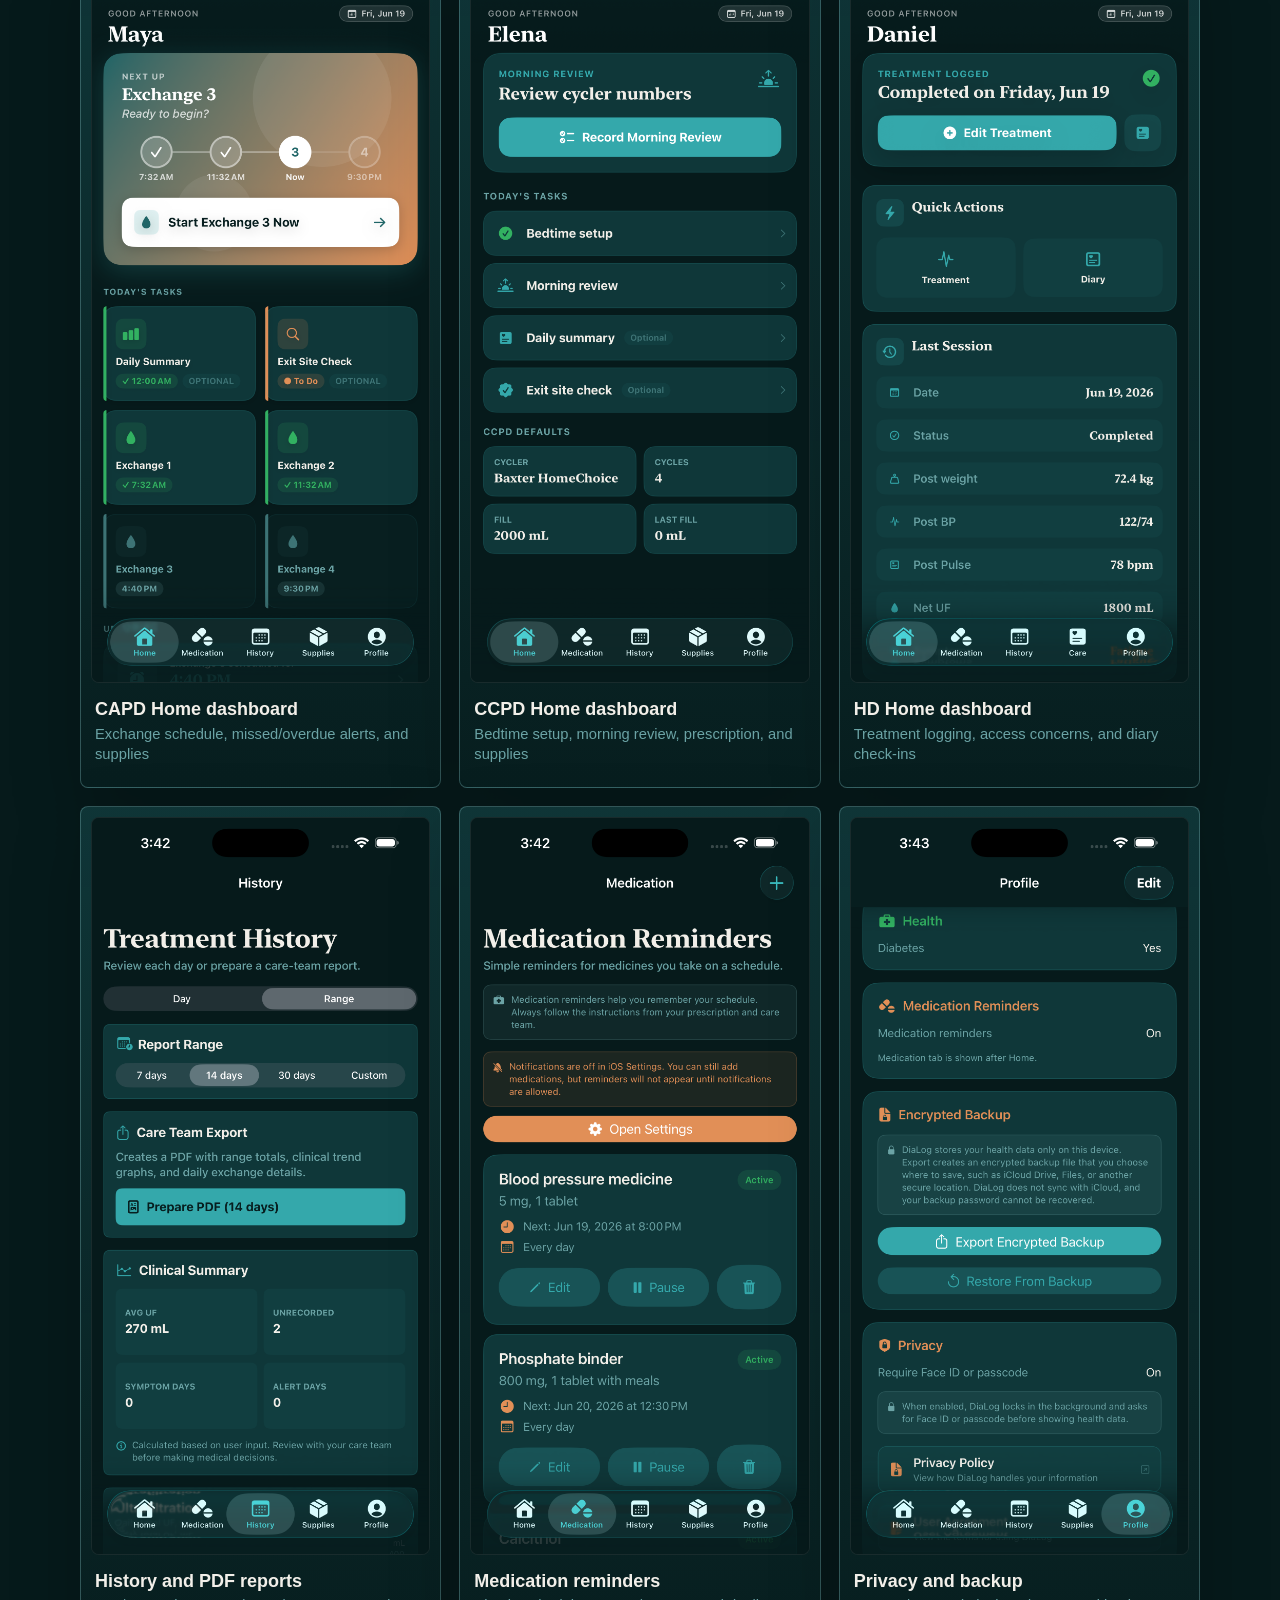
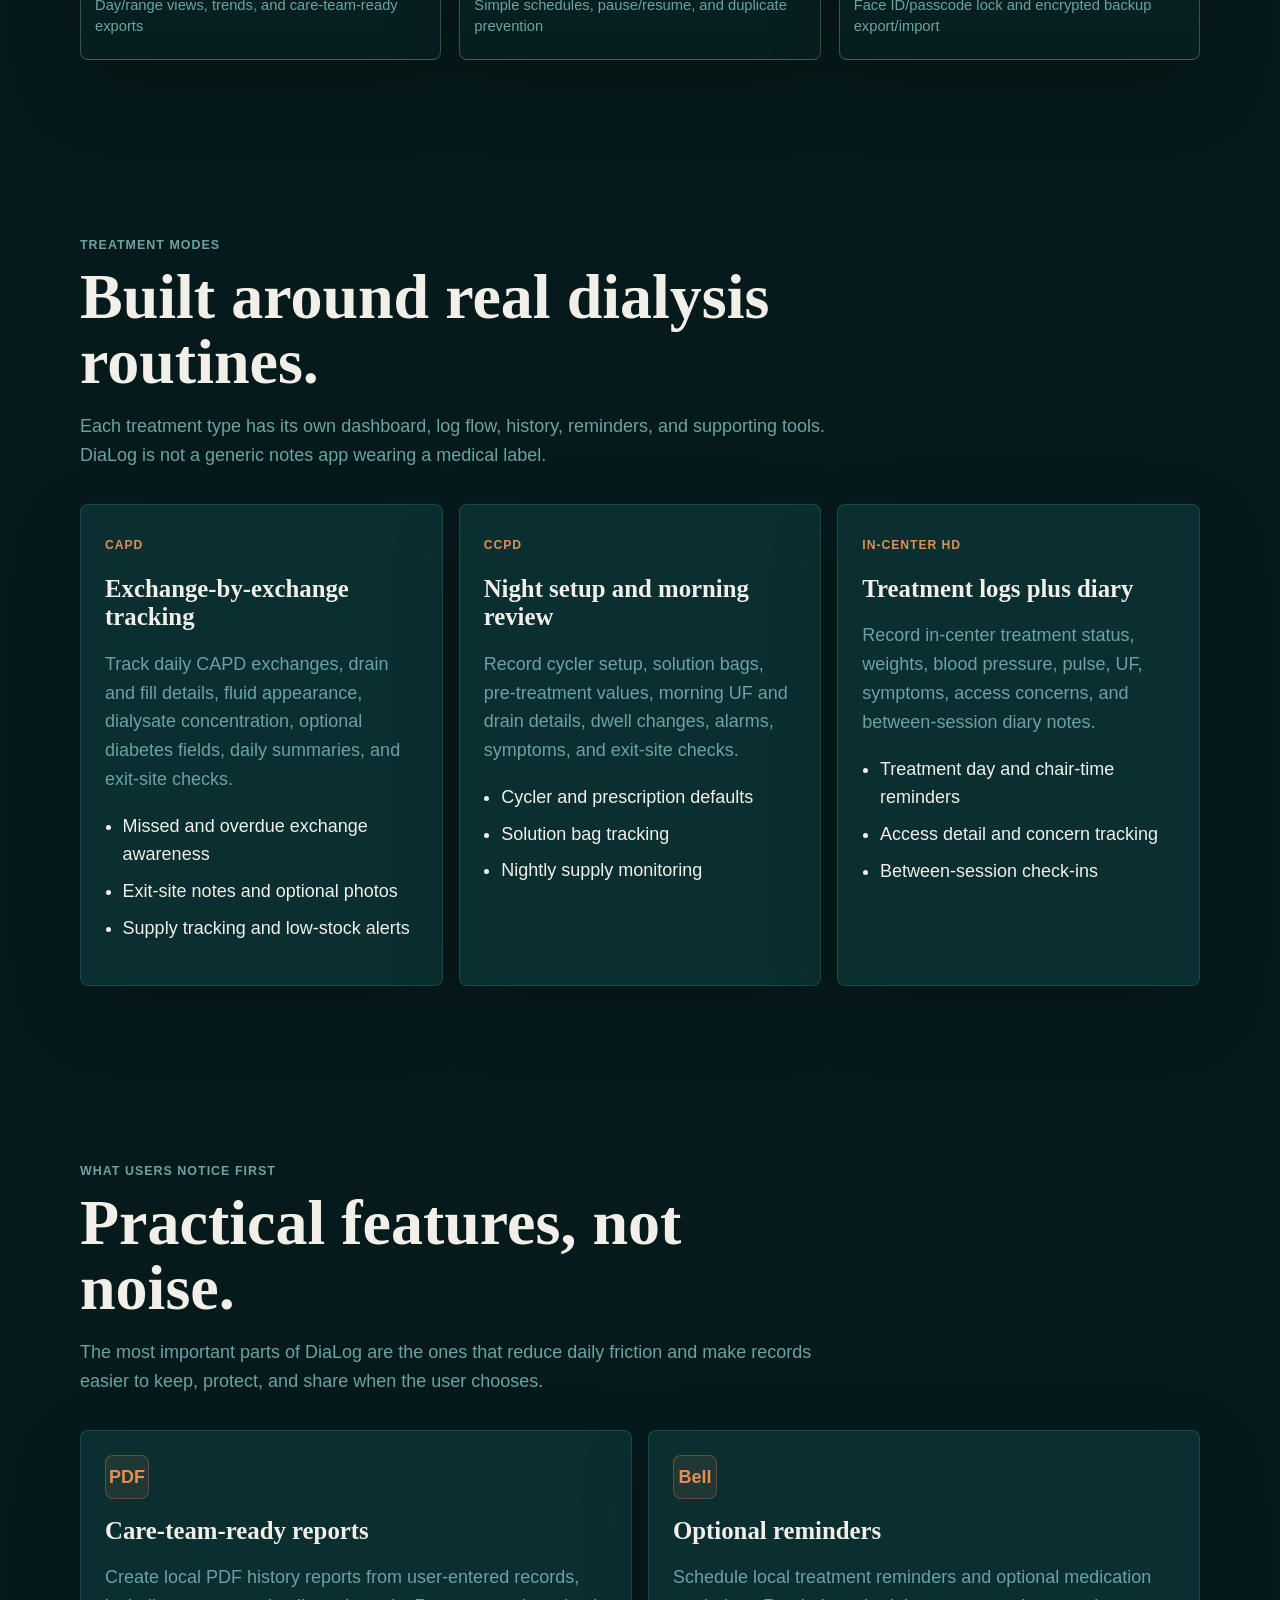
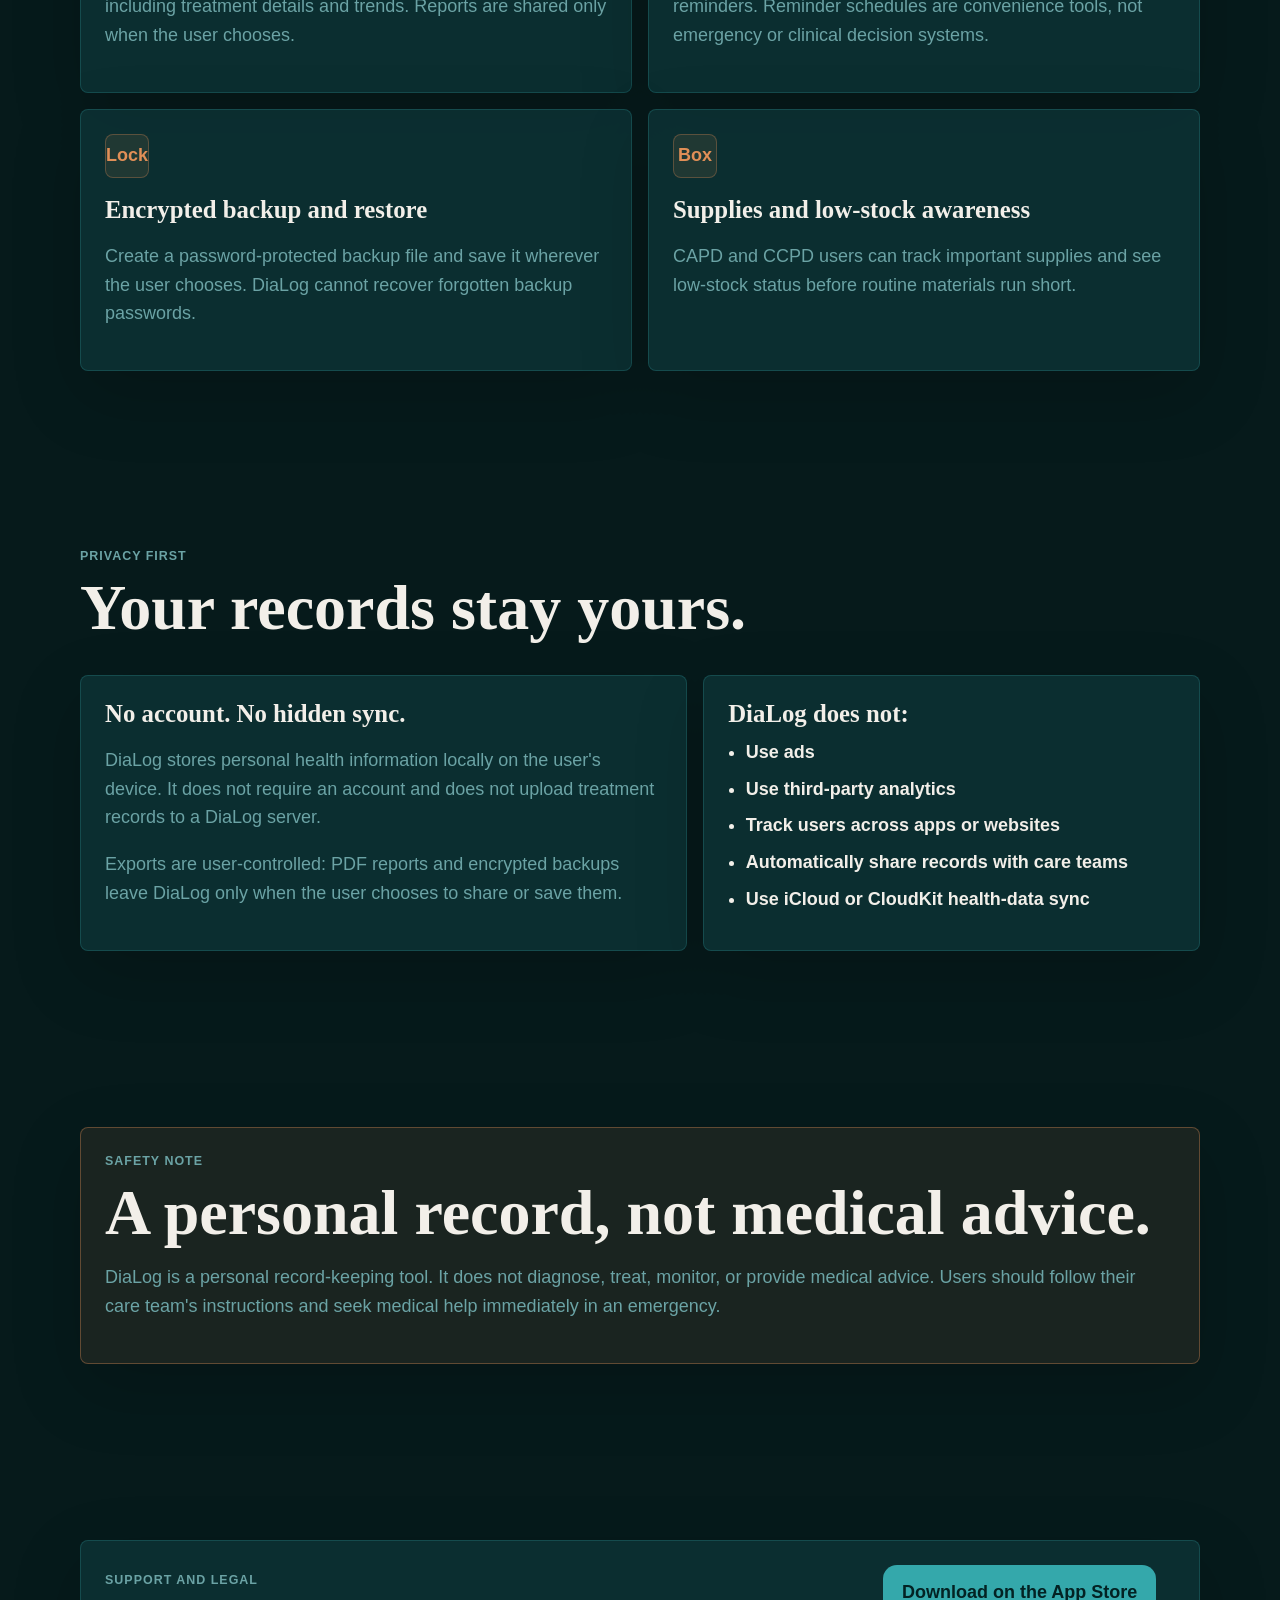
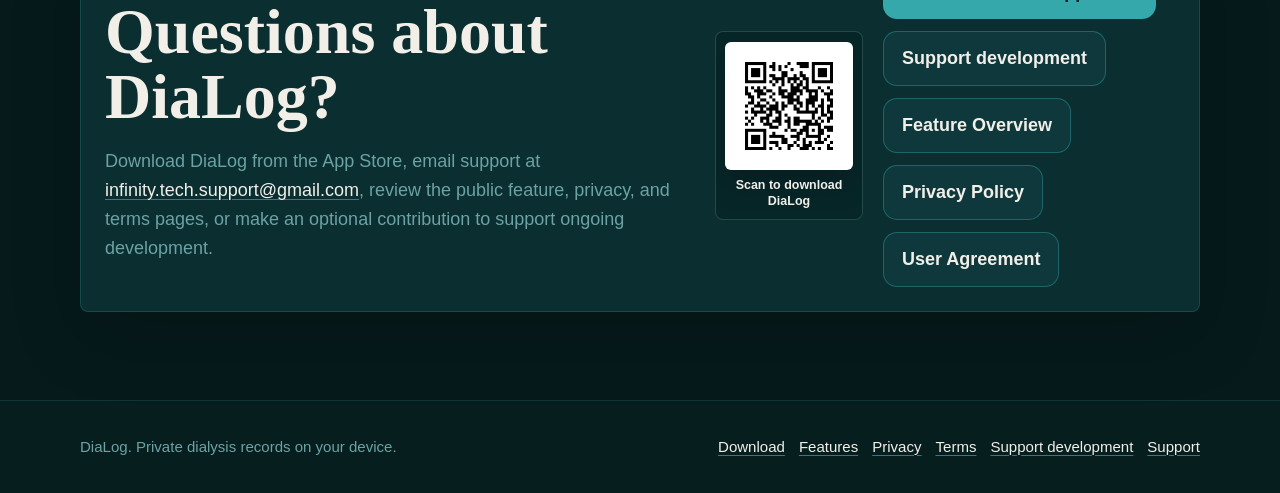
==== commit 2b9c10fe: "Harden DiaLog QR layout for Safari" ====
--- a/index.html
+++ b/index.html
@@ -19,7 +19,7 @@
     <meta name="twitter:image" content="https://zhifeng-huang.github.io/dialog-website/assets/dialog-icon.png">
     <link rel="icon" href="assets/dialog-icon.png">
     <link rel="apple-touch-icon" href="assets/dialog-icon.png">
-    <link rel="stylesheet" href="assets/dialog-site.css">
+    <link rel="stylesheet" href="assets/dialog-site.css?v=20260701-safari-qr">
     <script type="application/ld+json">
       {
         "@context": "https://schema.org",
@@ -297,7 +297,7 @@
           </div>
           <div class="support-actions">
             <a class="qr-download" href="https://apps.apple.com/us/app/dialog-dialysis-tracker/id6782161409" target="_blank" rel="noopener" aria-label="Scan or open DiaLog on the App Store">
-              <img src="assets/dialog-app-store-qr.png" alt="QR code for DiaLog on the App Store">
+              <img src="assets/dialog-app-store-qr.png" width="128" height="128" loading="lazy" decoding="async" alt="QR code for DiaLog on the App Store">
               <span>Scan to download DiaLog</span>
             </a>
             <div class="doc-links" aria-label="Document links">
--- a/assets/dialog-site.css
+++ b/assets/dialog-site.css
@@ -507,37 +507,51 @@
 
 .support-panel {
   display: grid;
-  grid-template-columns: 1fr minmax(280px, 420px);
-  gap: 24px;
+  grid-template-columns: minmax(0, 1fr) minmax(300px, 460px);
+  gap: 28px;
   align-items: center;
 }
 
 .support-actions {
   display: grid;
-  grid-template-columns: 190px 1fr;
-  gap: 18px;
+  grid-template-columns: minmax(0, 148px) minmax(0, 1fr);
+  gap: 20px;
   align-items: center;
 }
 
 .qr-download {
-  display: grid;
-  justify-items: center;
-  gap: 10px;
+  display: flex;
+  flex-direction: column;
+  align-items: center;
+  gap: 8px;
+  width: 148px;
+  max-width: 148px;
+  padding: 10px;
+  overflow: hidden;
+  border: 1px solid rgba(107, 163, 165, 0.28);
+  border-radius: 8px;
+  background: rgba(7, 30, 31, 0.42);
   color: var(--text);
   text-align: center;
   text-decoration: none;
-  font-size: 0.82rem;
+  font-size: 0.78rem;
   font-weight: 850;
   line-height: 1.25;
 }
 
 .qr-download img {
-  width: 190px;
-  height: 190px;
-  padding: 10px;
-  border-radius: 8px;
+  flex: 0 0 auto;
+  width: 128px !important;
+  min-width: 128px;
+  max-width: 128px;
+  height: 128px !important;
+  min-height: 128px;
+  max-height: 128px;
+  padding: 8px;
+  border-radius: 6px;
   background: white;
-  box-shadow: 0 18px 36px rgba(0, 0, 0, 0.18);
+  object-fit: contain;
+  box-shadow: 0 14px 30px rgba(0, 0, 0, 0.18);
 }
 
 .doc-links {
@@ -667,6 +681,19 @@
 
   .qr-download {
     justify-self: start;
+    flex-direction: row;
+    width: min(100%, 320px);
+    max-width: 320px;
+    text-align: left;
+  }
+
+  .qr-download img {
+    width: 96px !important;
+    min-width: 96px;
+    max-width: 96px;
+    height: 96px !important;
+    min-height: 96px;
+    max-height: 96px;
   }
 
   .trust-badges {
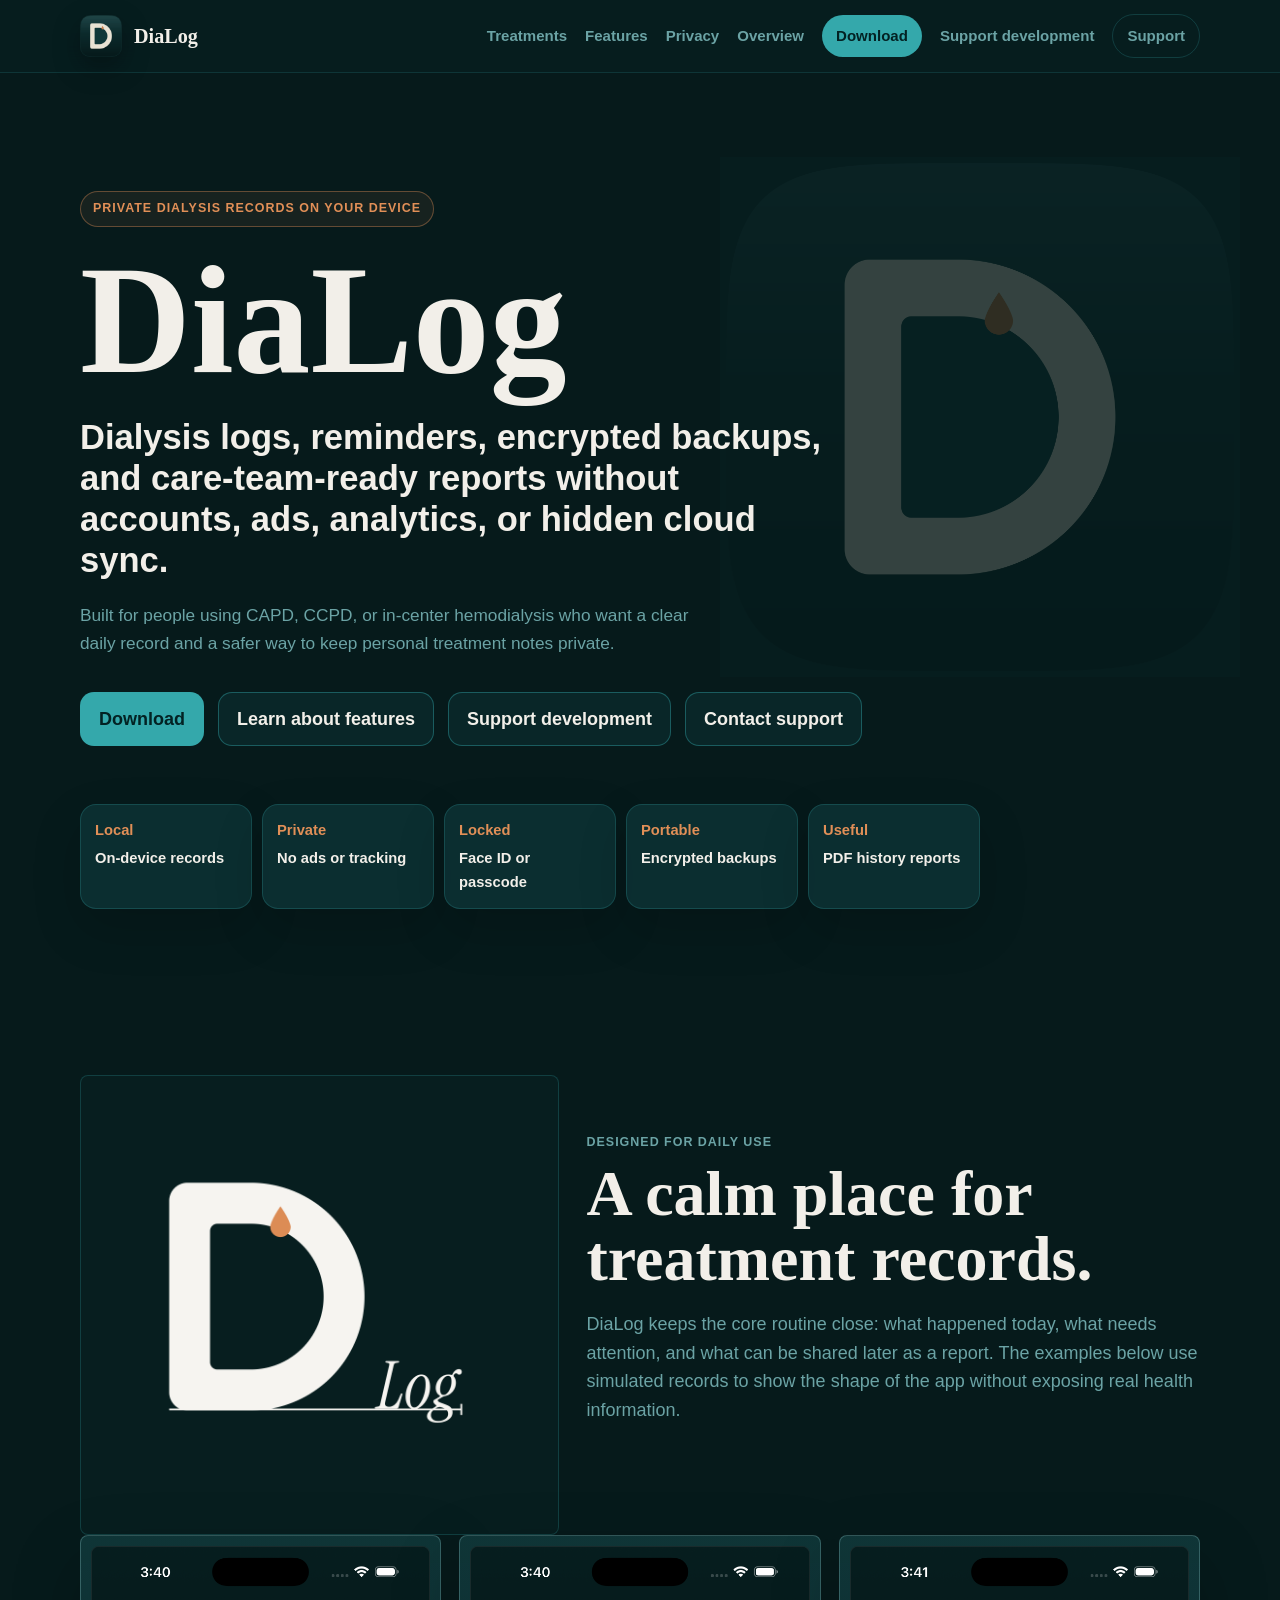
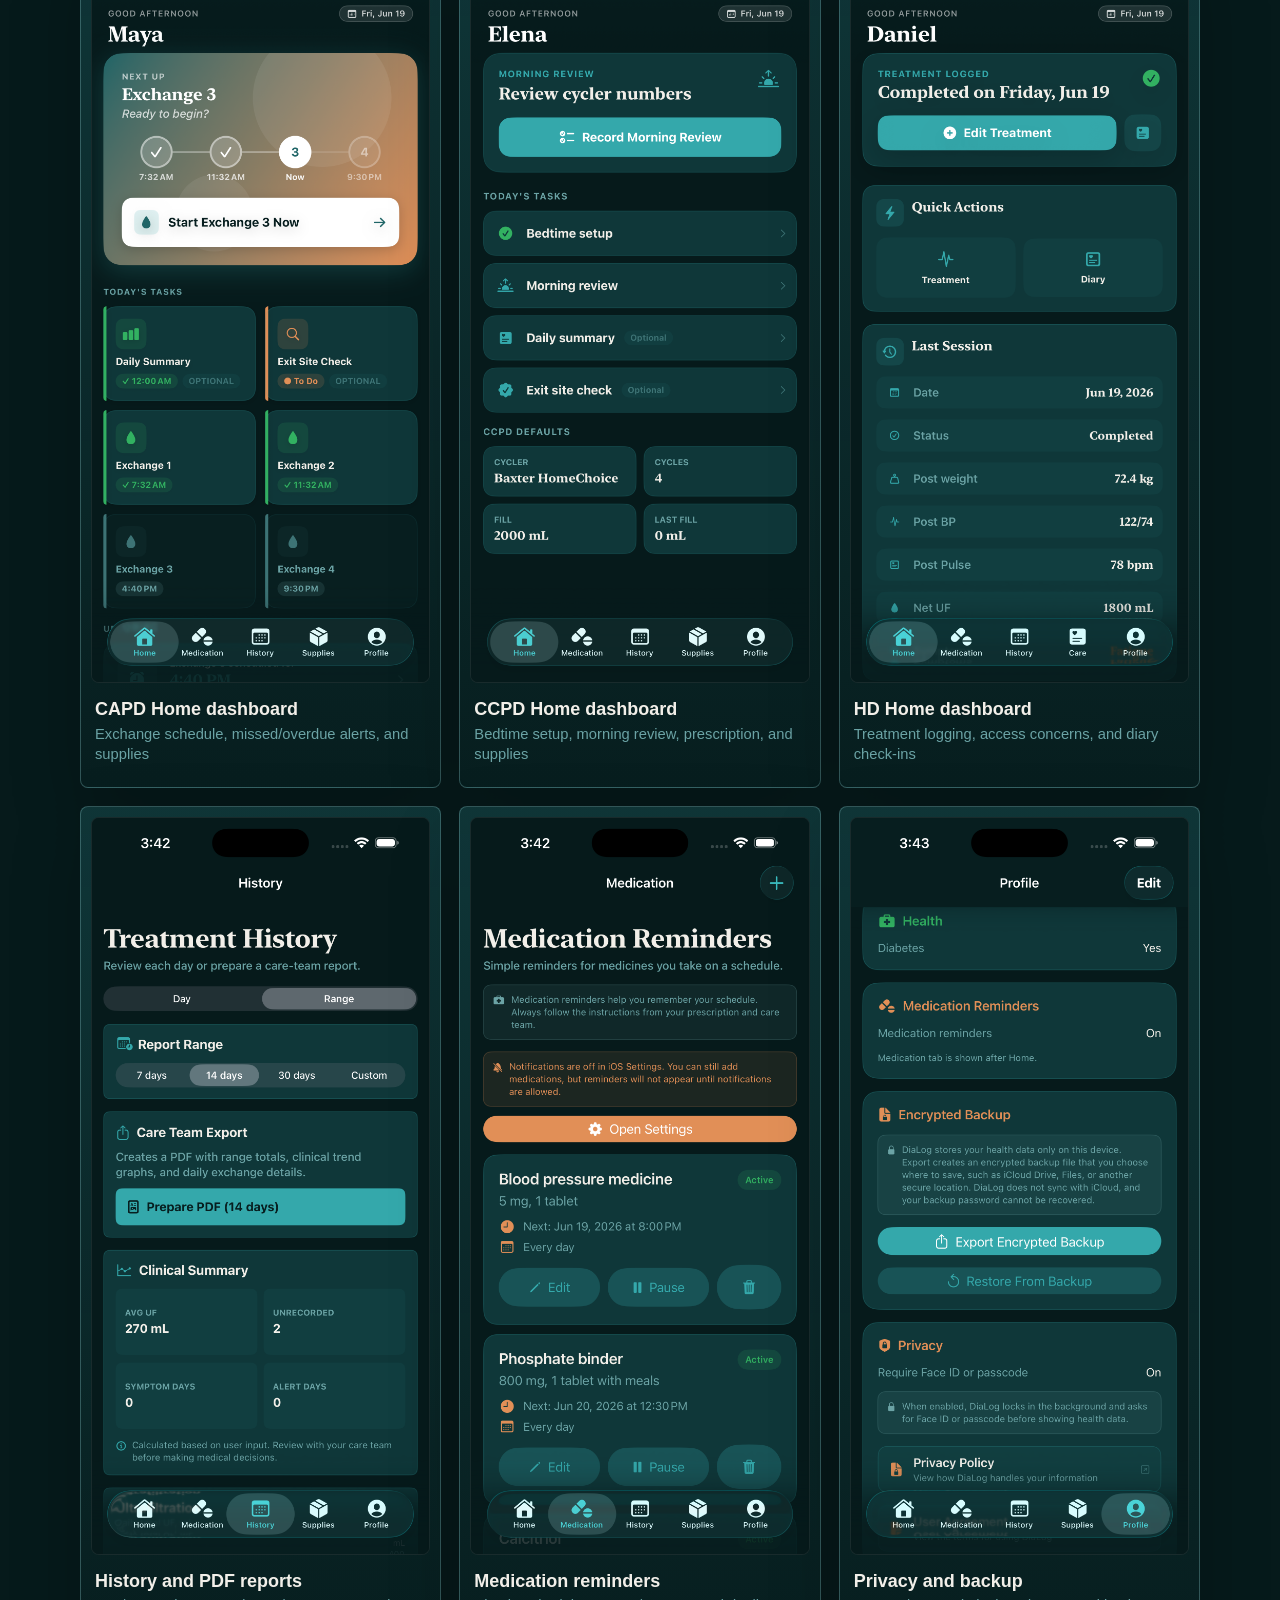
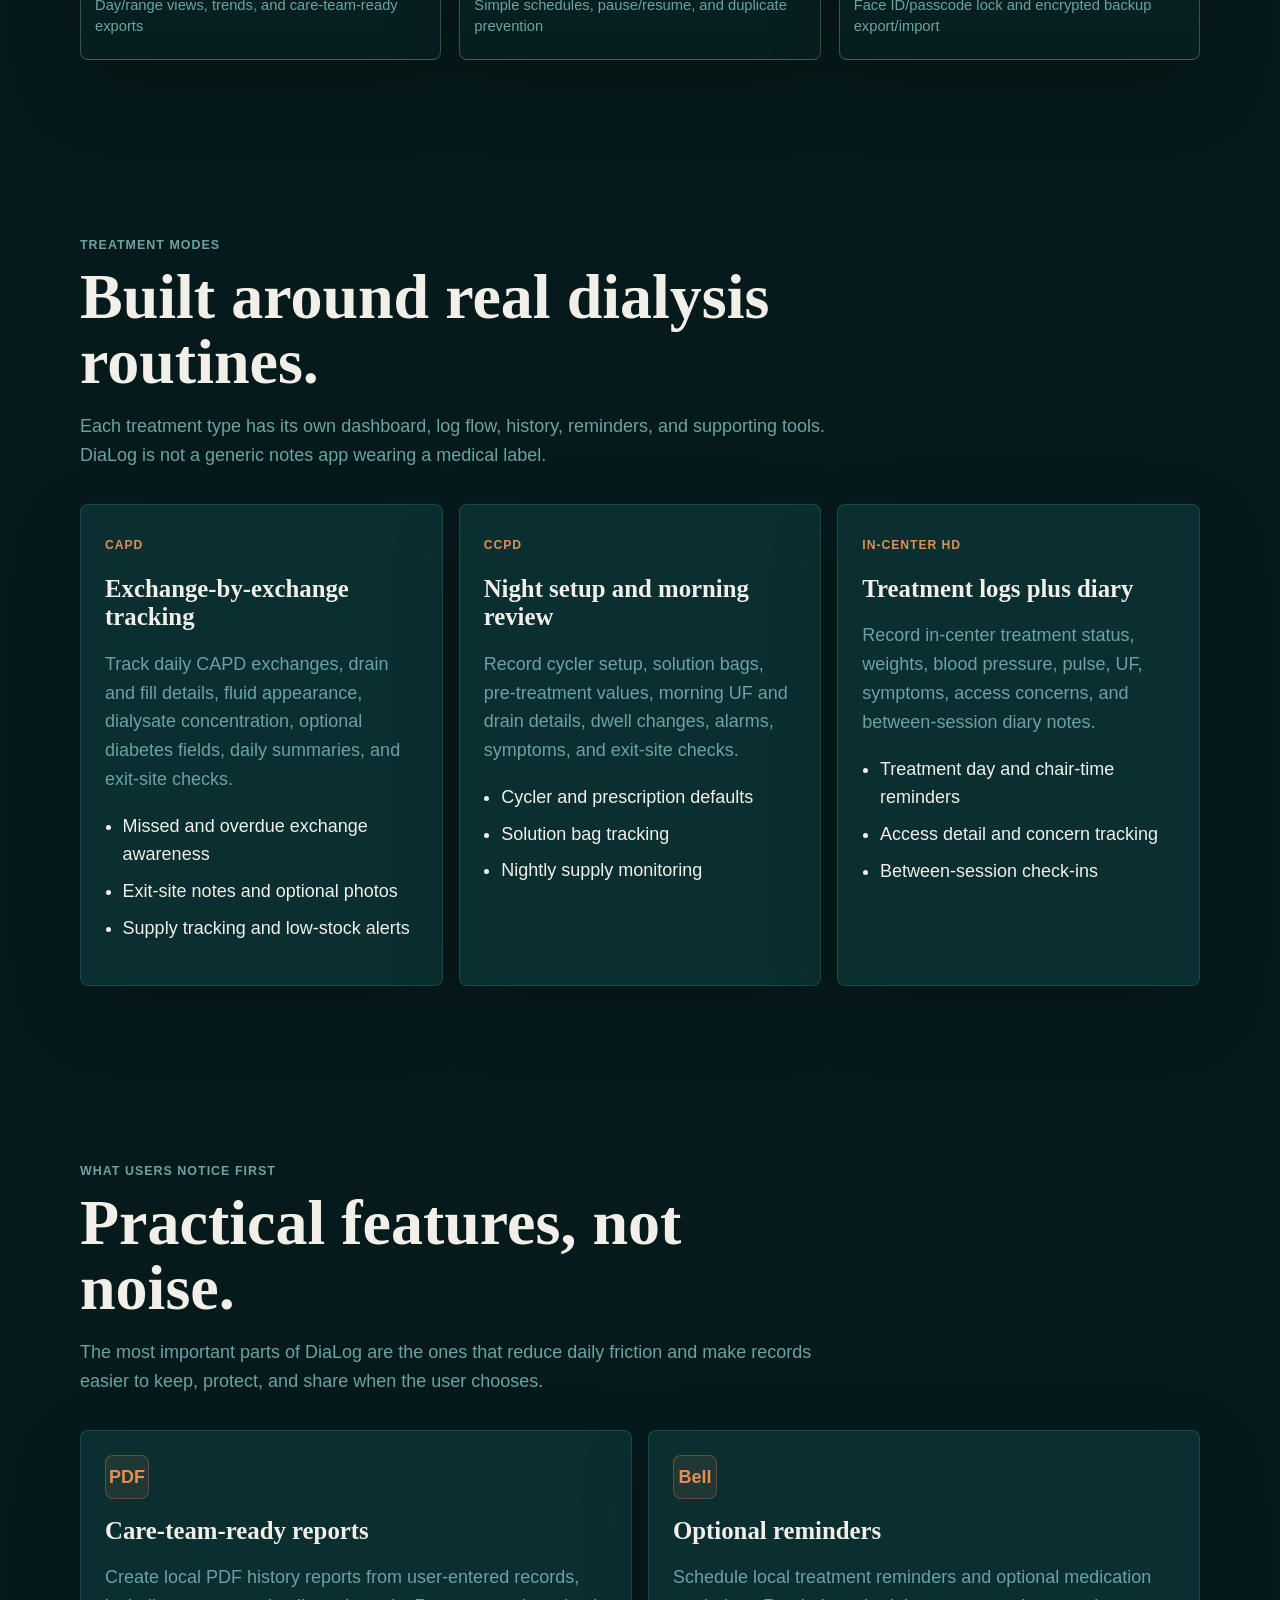
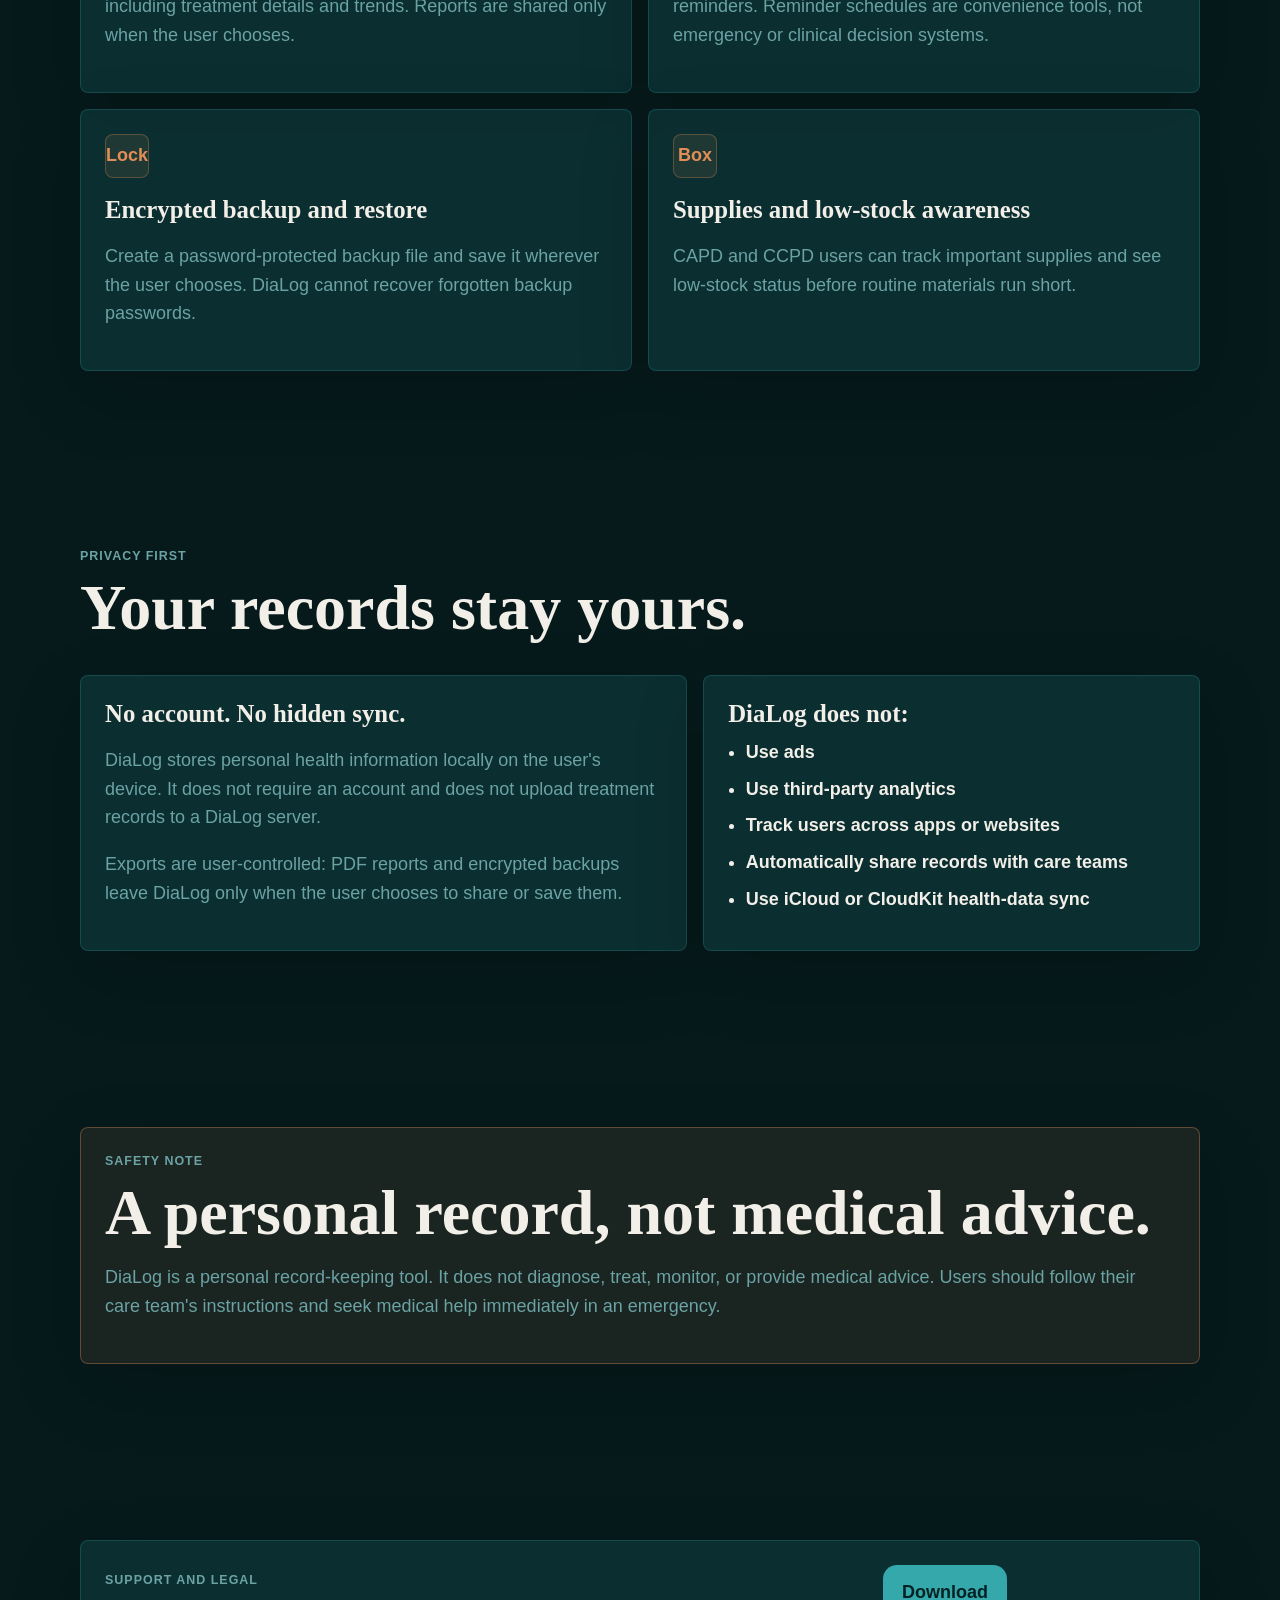
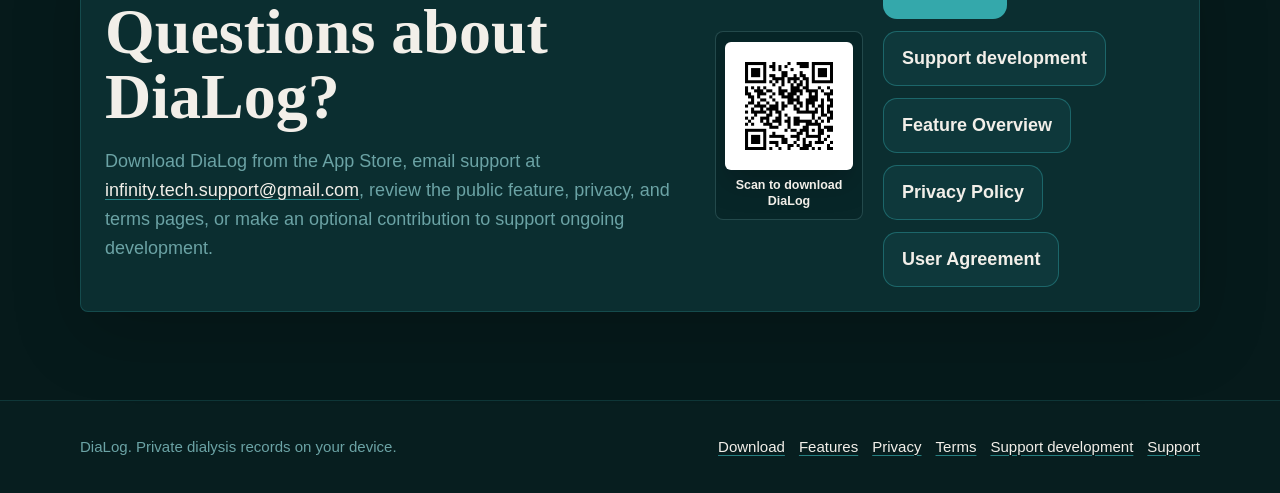
==== commit 947b7e2b: "Shorten DiaLog download button labels" ====
--- a/index.html
+++ b/index.html
@@ -105,7 +105,7 @@
           <p class="hero-lede">Dialysis logs, reminders, encrypted backups, and care-team-ready reports without accounts, ads, analytics, or hidden cloud sync.</p>
           <p class="hero-subcopy">Built for people using CAPD, CCPD, or in-center hemodialysis who want a clear daily record and a safer way to keep personal treatment notes private.</p>
           <div class="hero-actions" aria-label="Primary actions">
-            <a class="button primary" href="https://apps.apple.com/us/app/dialog-dialysis-tracker/id6782161409" target="_blank" rel="noopener">Download on the App Store</a>
+            <a class="button primary" href="https://apps.apple.com/us/app/dialog-dialysis-tracker/id6782161409" target="_blank" rel="noopener" aria-label="Download DiaLog on the App Store">Download</a>
             <a class="button secondary" href="features.html">Learn about features</a>
             <a class="button secondary" href="https://donate.stripe.com/8x26oGfRO3ia3FlgDAcV200" target="_blank" rel="noopener">Support development</a>
             <a class="button secondary" href="mailto:infinity.tech.support@gmail.com">Contact support</a>
@@ -301,7 +301,7 @@
               <span>Scan to download DiaLog</span>
             </a>
             <div class="doc-links" aria-label="Document links">
-              <a class="button primary" href="https://apps.apple.com/us/app/dialog-dialysis-tracker/id6782161409" target="_blank" rel="noopener">Download on the App Store</a>
+              <a class="button primary" href="https://apps.apple.com/us/app/dialog-dialysis-tracker/id6782161409" target="_blank" rel="noopener" aria-label="Download DiaLog on the App Store">Download</a>
               <a class="button secondary" href="https://donate.stripe.com/8x26oGfRO3ia3FlgDAcV200" target="_blank" rel="noopener">Support development</a>
               <a class="button secondary" href="features.html">Feature Overview</a>
               <a class="button secondary" href="privacy.html">Privacy Policy</a>
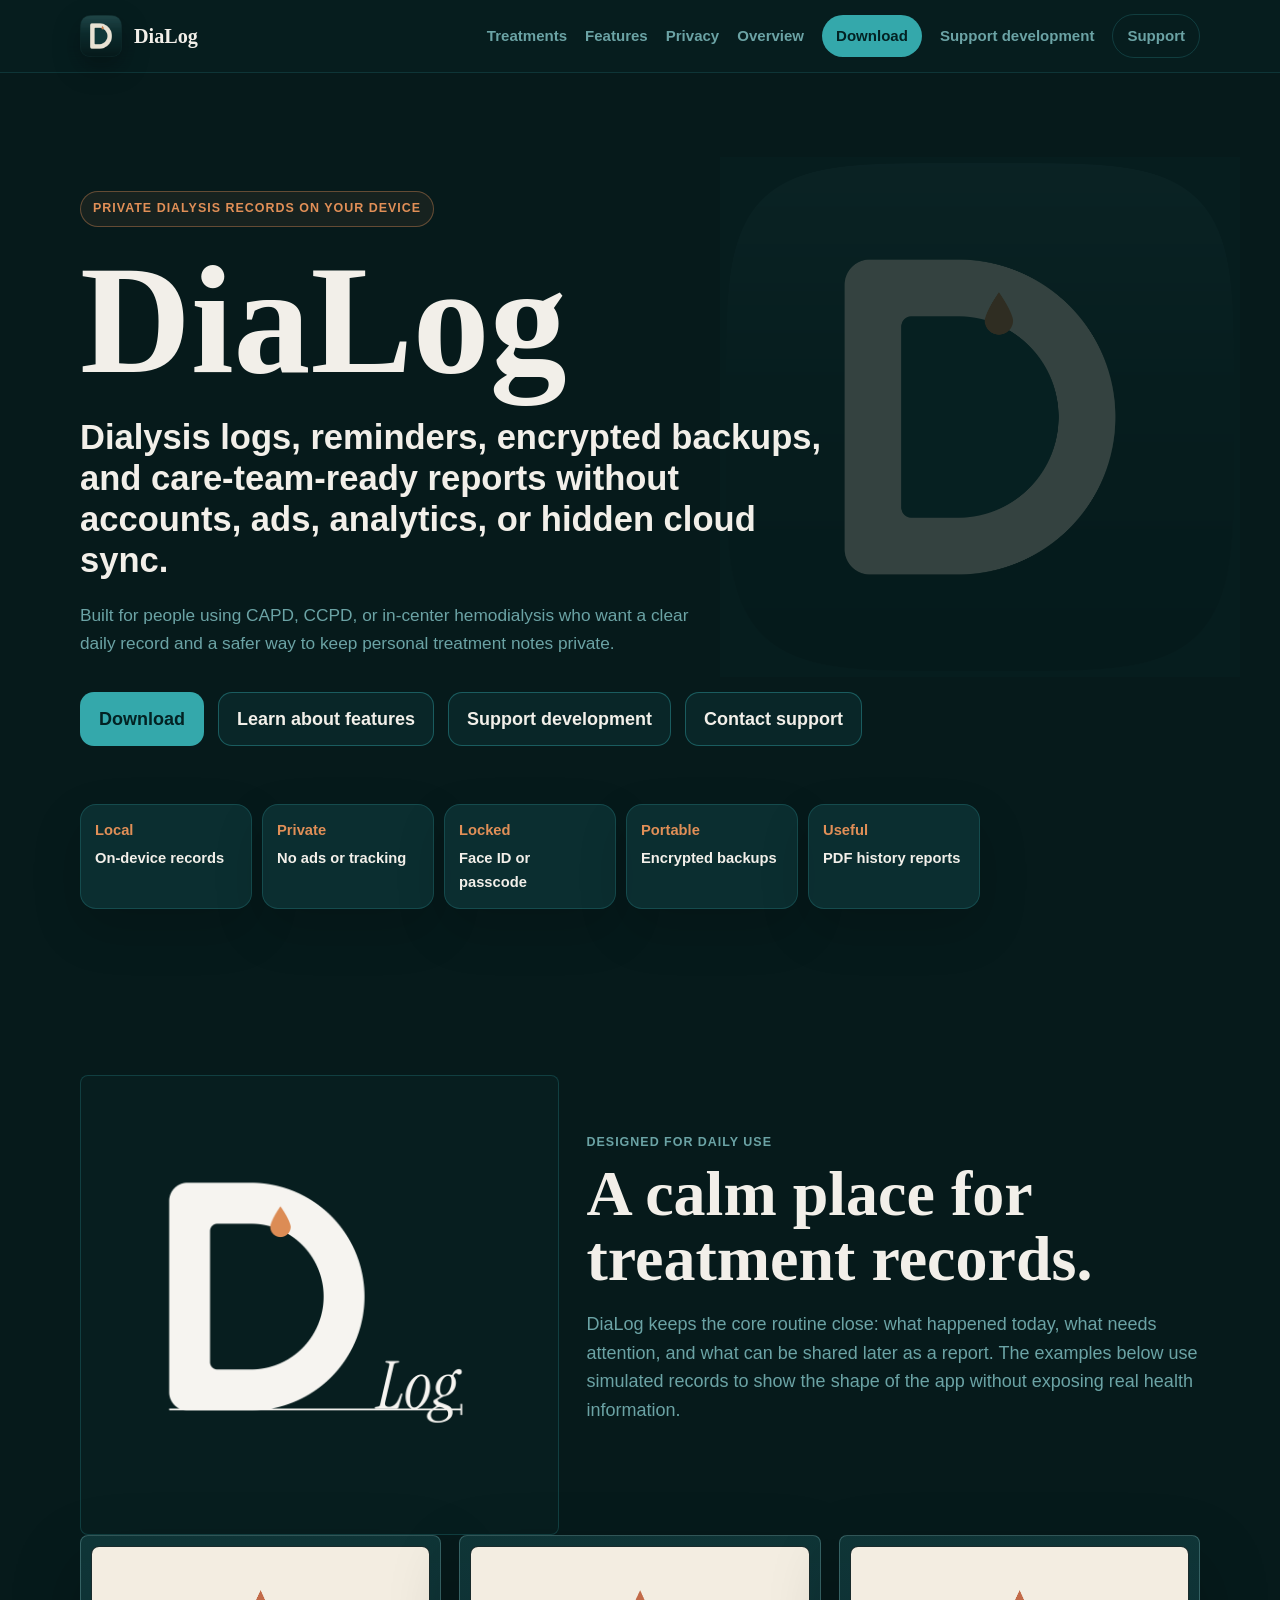
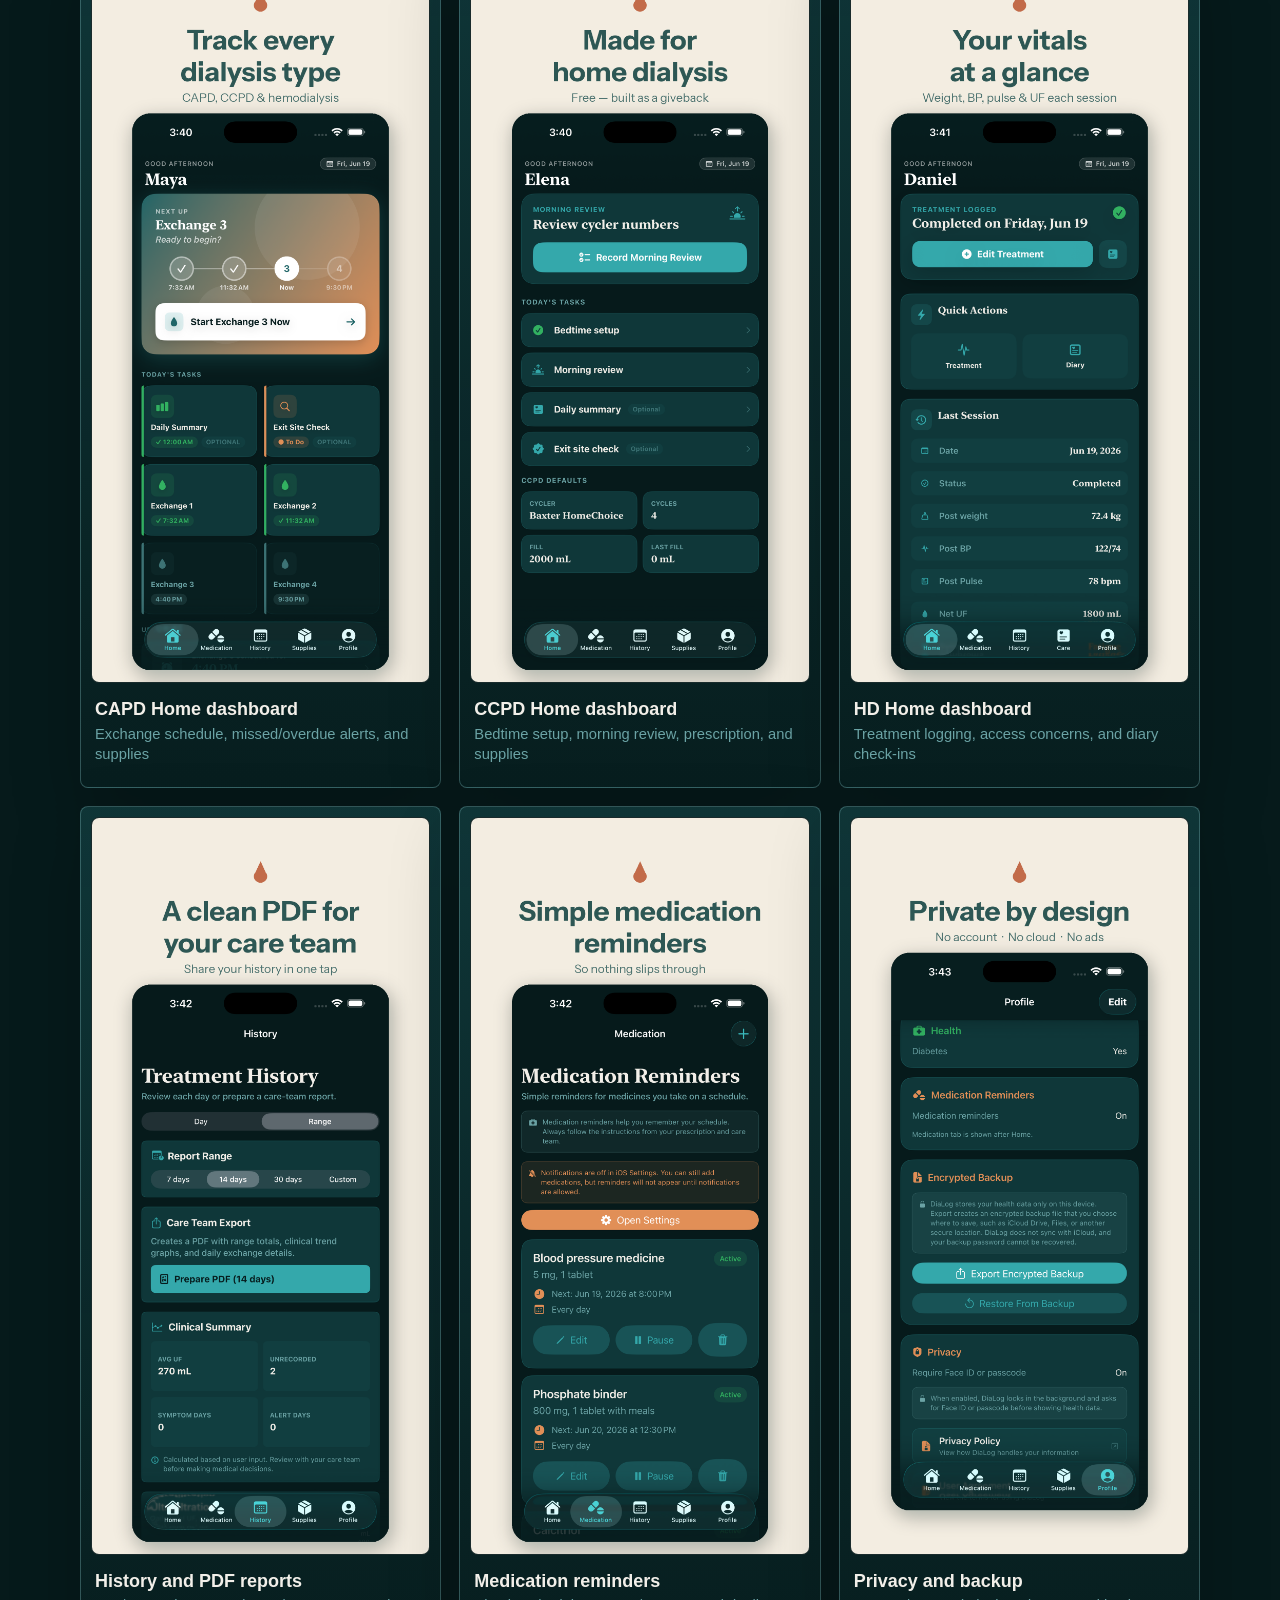
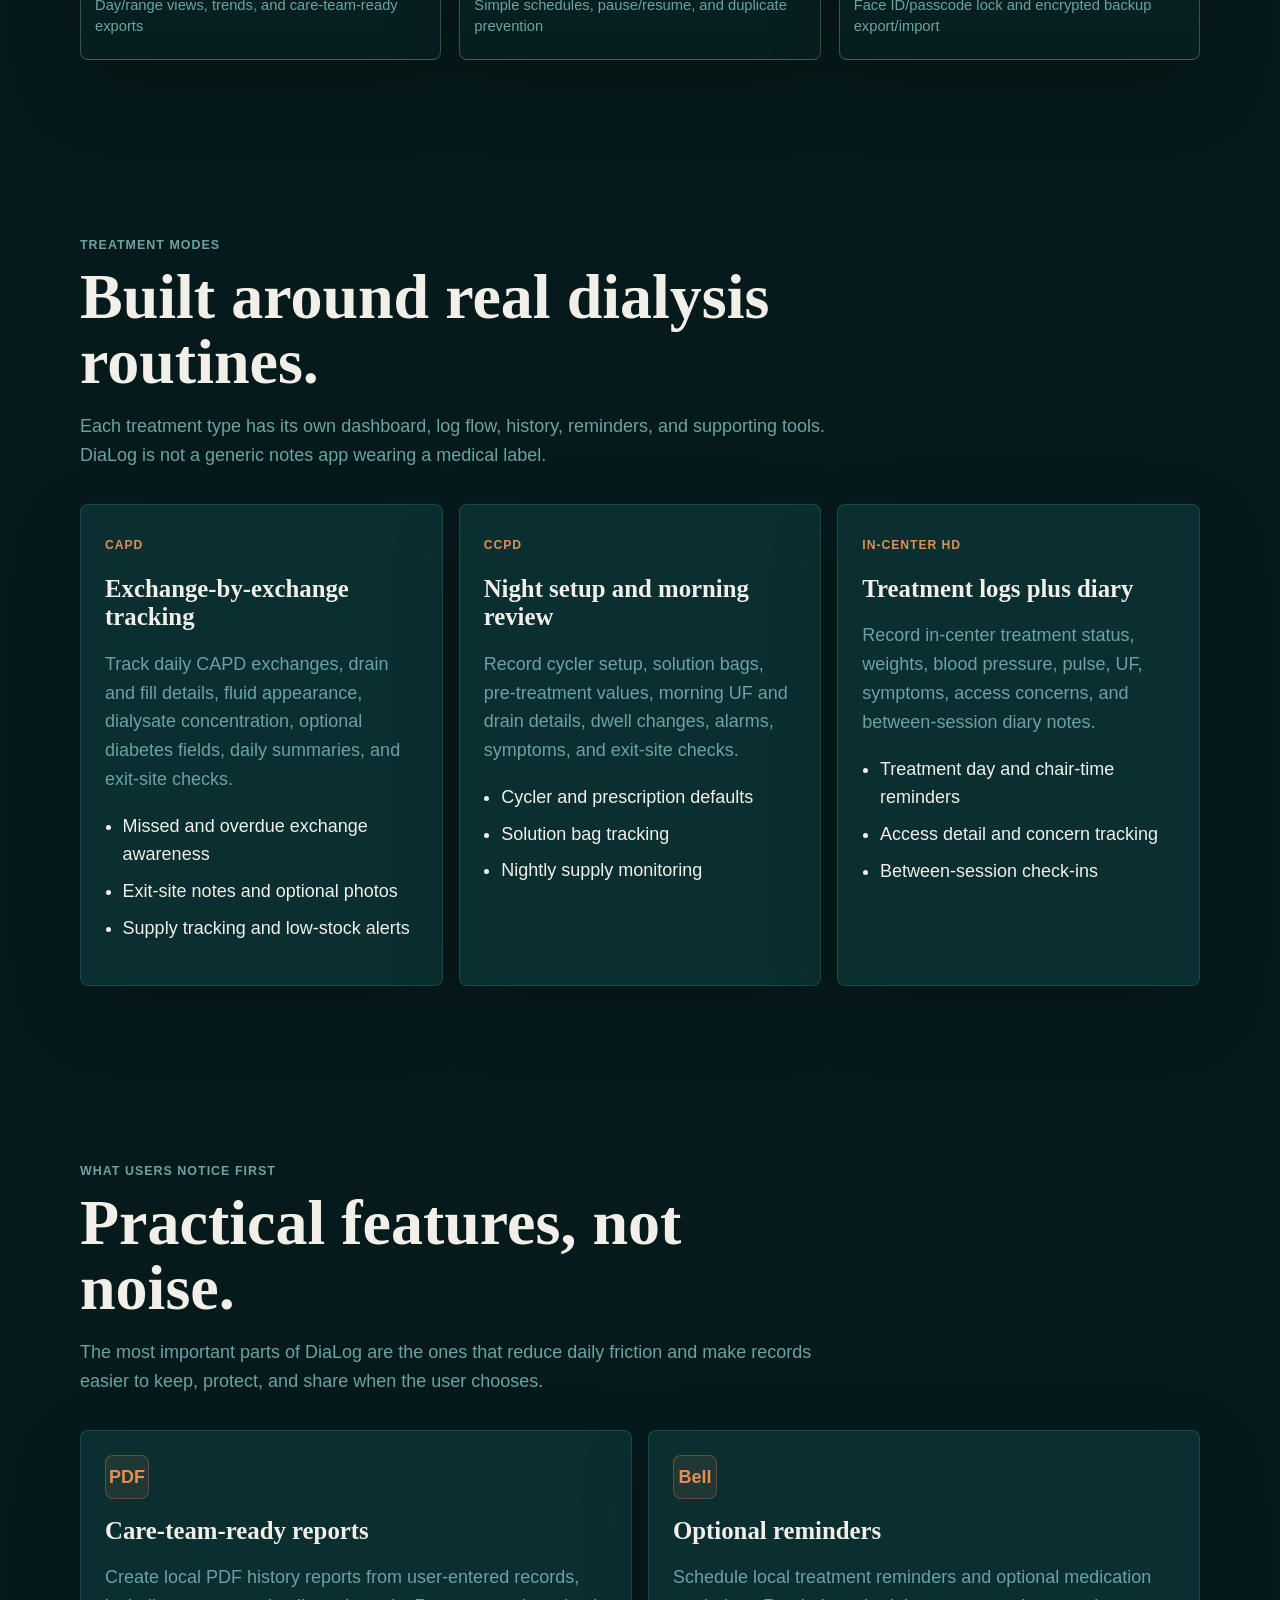
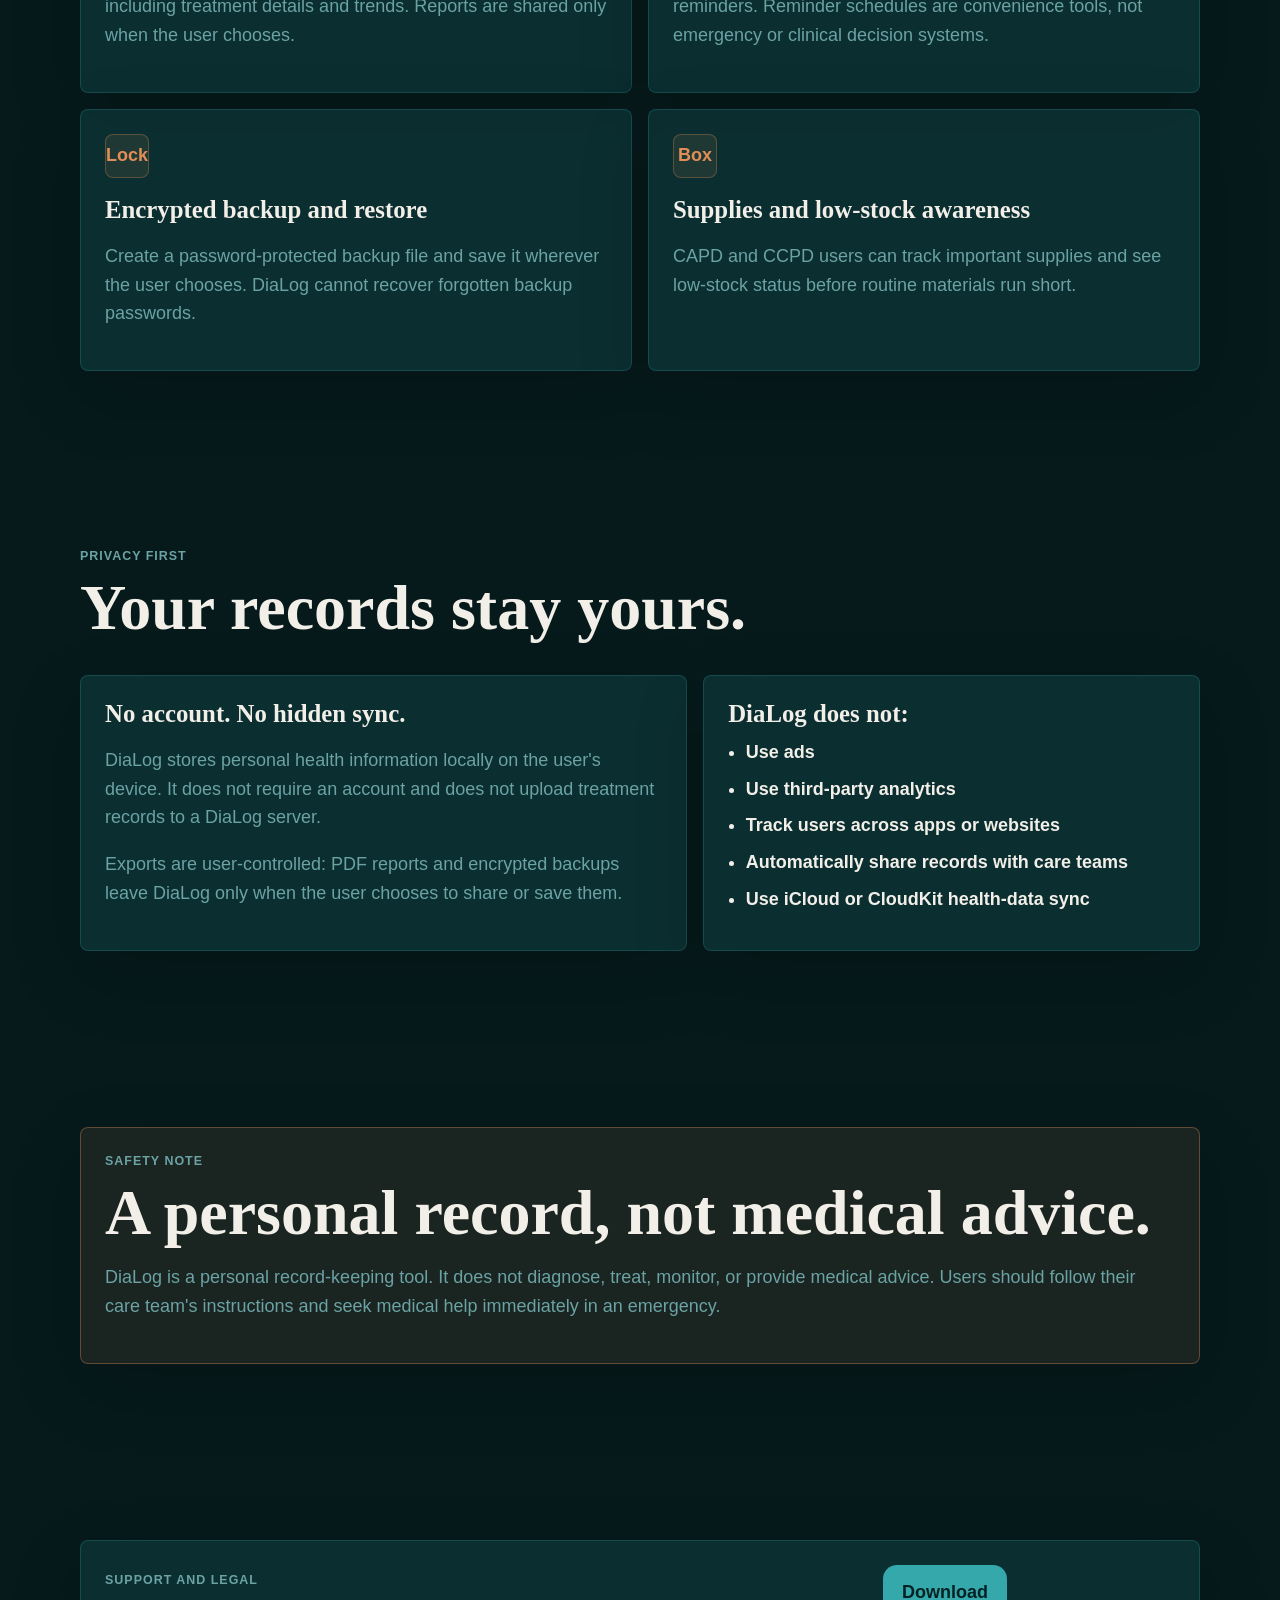
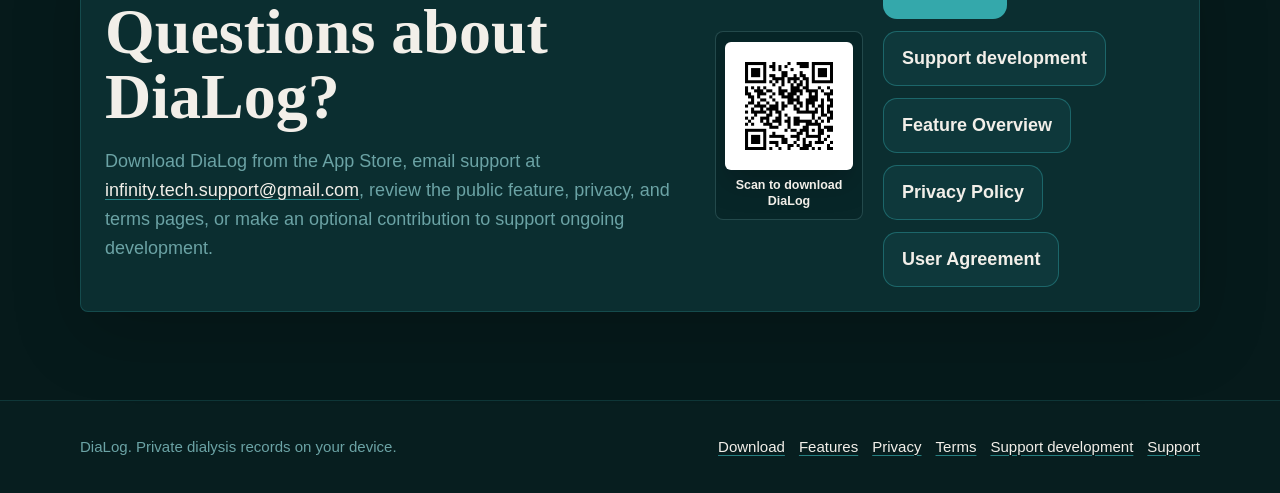
==== commit 4ae880d6: "Refresh App Store screenshots" ====
--- a/index.html
+++ b/index.html
@@ -134,42 +134,42 @@
         </div>
         <div class="screenshot-slots" aria-label="App screenshots with simulated data">
           <figure class="screenshot-slot">
-            <img src="assets/screenshot-capd-dashboard.png" alt="Simulated DiaLog CAPD dashboard showing exchange progress, due exchange, and daily tasks.">
+            <img src="assets/AppStore_1_capd-dashboard.png" alt="Simulated DiaLog CAPD dashboard showing exchange progress, due exchange, and daily tasks.">
             <figcaption>
               <strong>CAPD Home dashboard</strong>
               <span>Exchange schedule, missed/overdue alerts, and supplies</span>
             </figcaption>
           </figure>
           <figure class="screenshot-slot">
-            <img src="assets/screenshot-ccpd-dashboard.png" alt="Simulated DiaLog CCPD dashboard showing morning review, daily tasks, and prescription defaults.">
+            <img src="assets/AppStore_6_ccpd-dashboard.png" alt="Simulated DiaLog CCPD dashboard showing morning review, daily tasks, and prescription defaults.">
             <figcaption>
               <strong>CCPD Home dashboard</strong>
               <span>Bedtime setup, morning review, prescription, and supplies</span>
             </figcaption>
           </figure>
           <figure class="screenshot-slot">
-            <img src="assets/screenshot-hd-dashboard.png" alt="Simulated DiaLog hemodialysis dashboard showing next treatment, quick actions, and recent session metrics.">
+            <img src="assets/AppStore_3_hd-dashboard.png" alt="Simulated DiaLog hemodialysis dashboard showing next treatment, quick actions, and recent session metrics.">
             <figcaption>
               <strong>HD Home dashboard</strong>
               <span>Treatment logging, access concerns, and diary check-ins</span>
             </figcaption>
           </figure>
           <figure class="screenshot-slot">
-            <img src="assets/screenshot-history-reports.png" alt="Simulated DiaLog history and PDF reports screen showing a report range, export action, and record summary.">
+            <img src="assets/AppStore_4_history-reports.png" alt="Simulated DiaLog history and PDF reports screen showing a report range, export action, and record summary.">
             <figcaption>
               <strong>History and PDF reports</strong>
               <span>Day/range views, trends, and care-team-ready exports</span>
             </figcaption>
           </figure>
           <figure class="screenshot-slot">
-            <img src="assets/screenshot-medication-reminders.png" alt="Simulated DiaLog medication reminders screen showing active medication reminder rows.">
+            <img src="assets/AppStore_5_medication-reminders.png" alt="Simulated DiaLog medication reminders screen showing active medication reminder rows.">
             <figcaption>
               <strong>Medication reminders</strong>
               <span>Simple schedules, pause/resume, and duplicate prevention</span>
             </figcaption>
           </figure>
           <figure class="screenshot-slot">
-            <img src="assets/screenshot-privacy-backup.png" alt="Simulated DiaLog profile screen showing backup export, import backup, and privacy settings.">
+            <img src="assets/AppStore_2_privacy-backup.png" alt="Simulated DiaLog profile screen showing backup export, import backup, and privacy settings.">
             <figcaption>
               <strong>Privacy and backup</strong>
               <span>Face ID/passcode lock and encrypted backup export/import</span>
